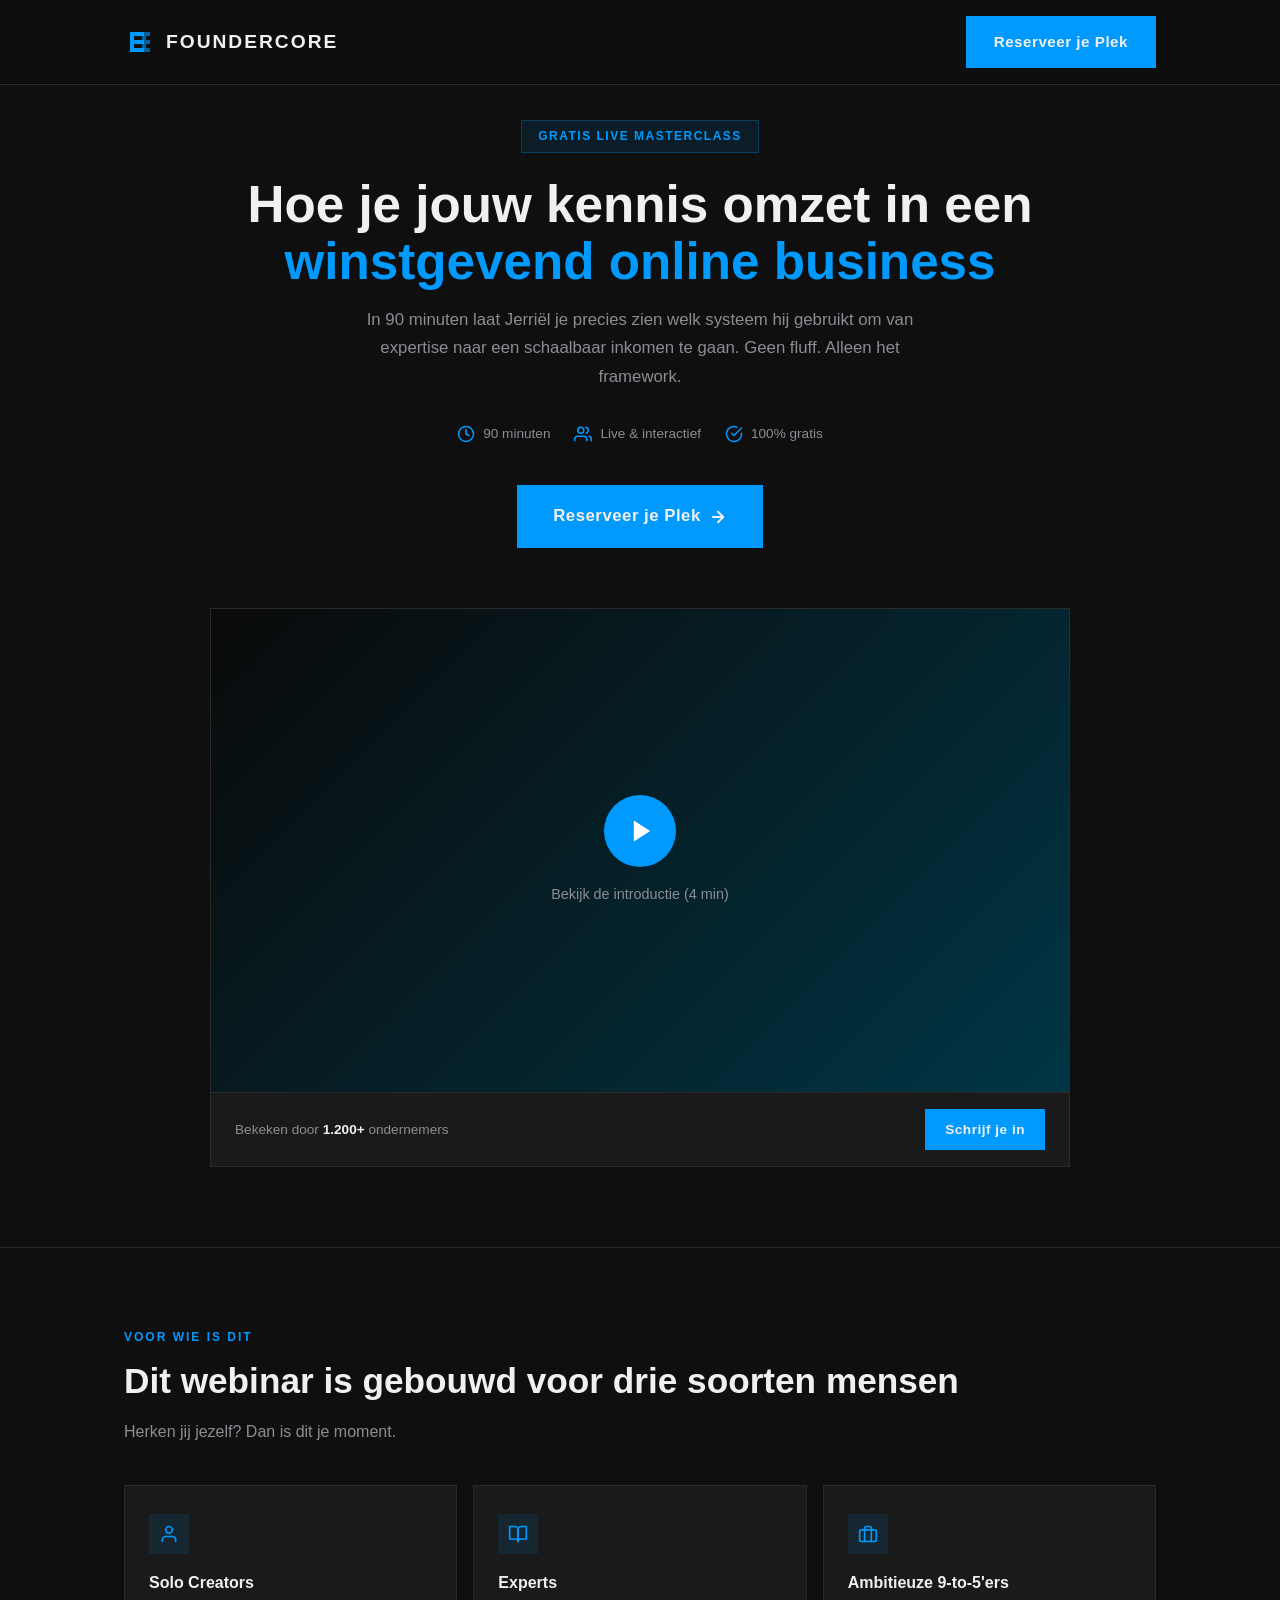
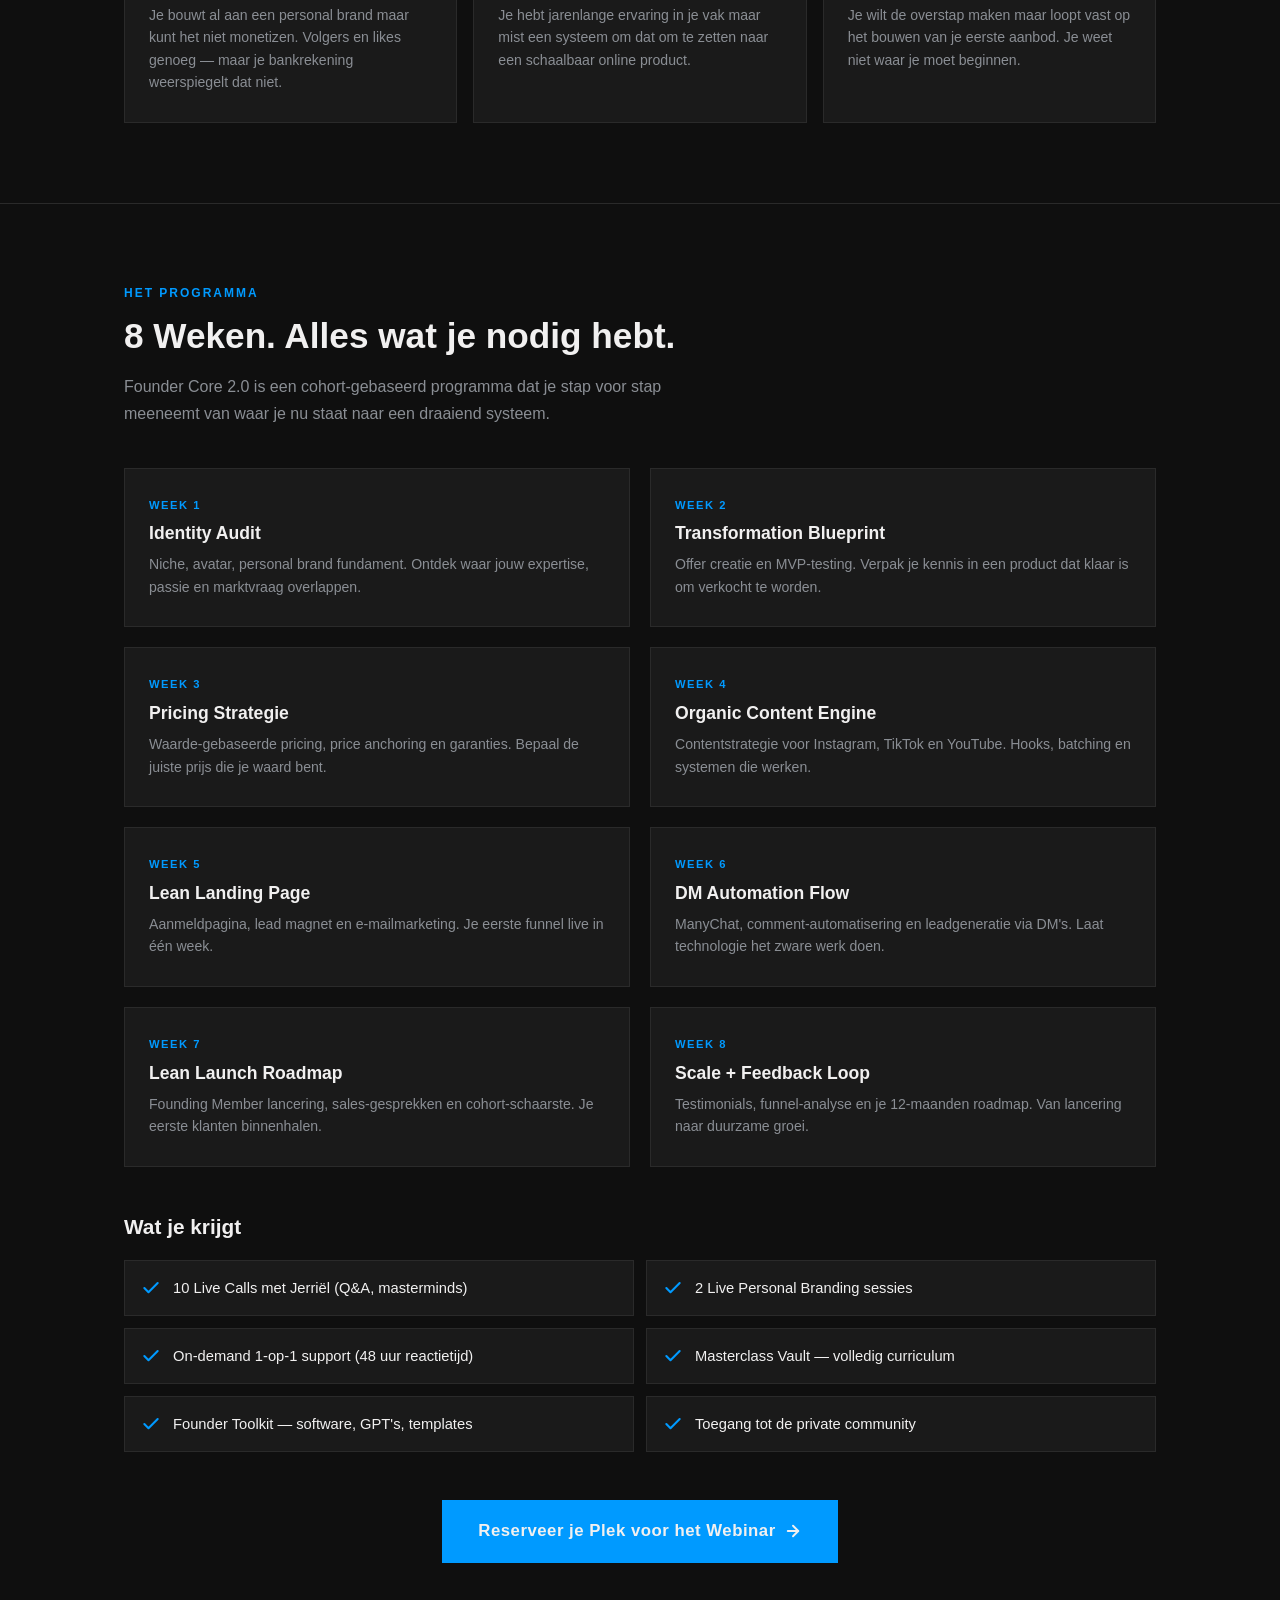
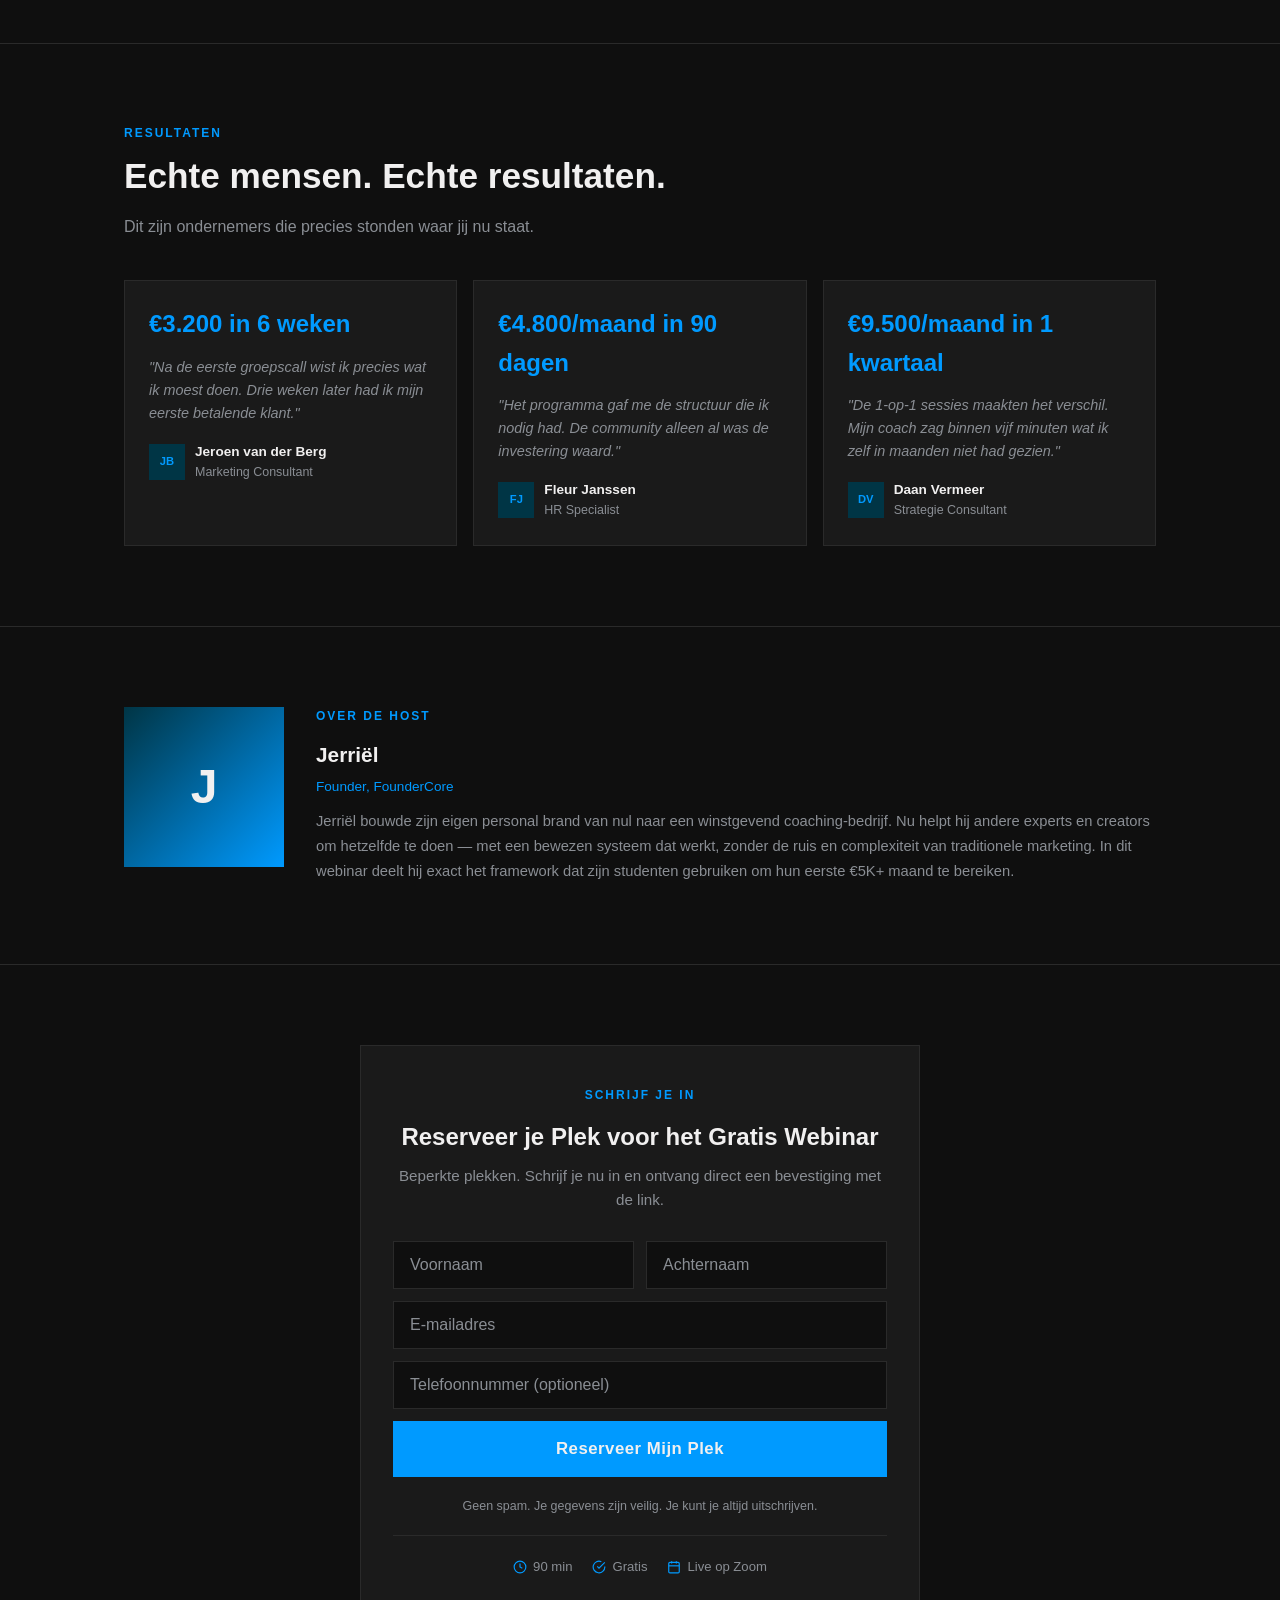
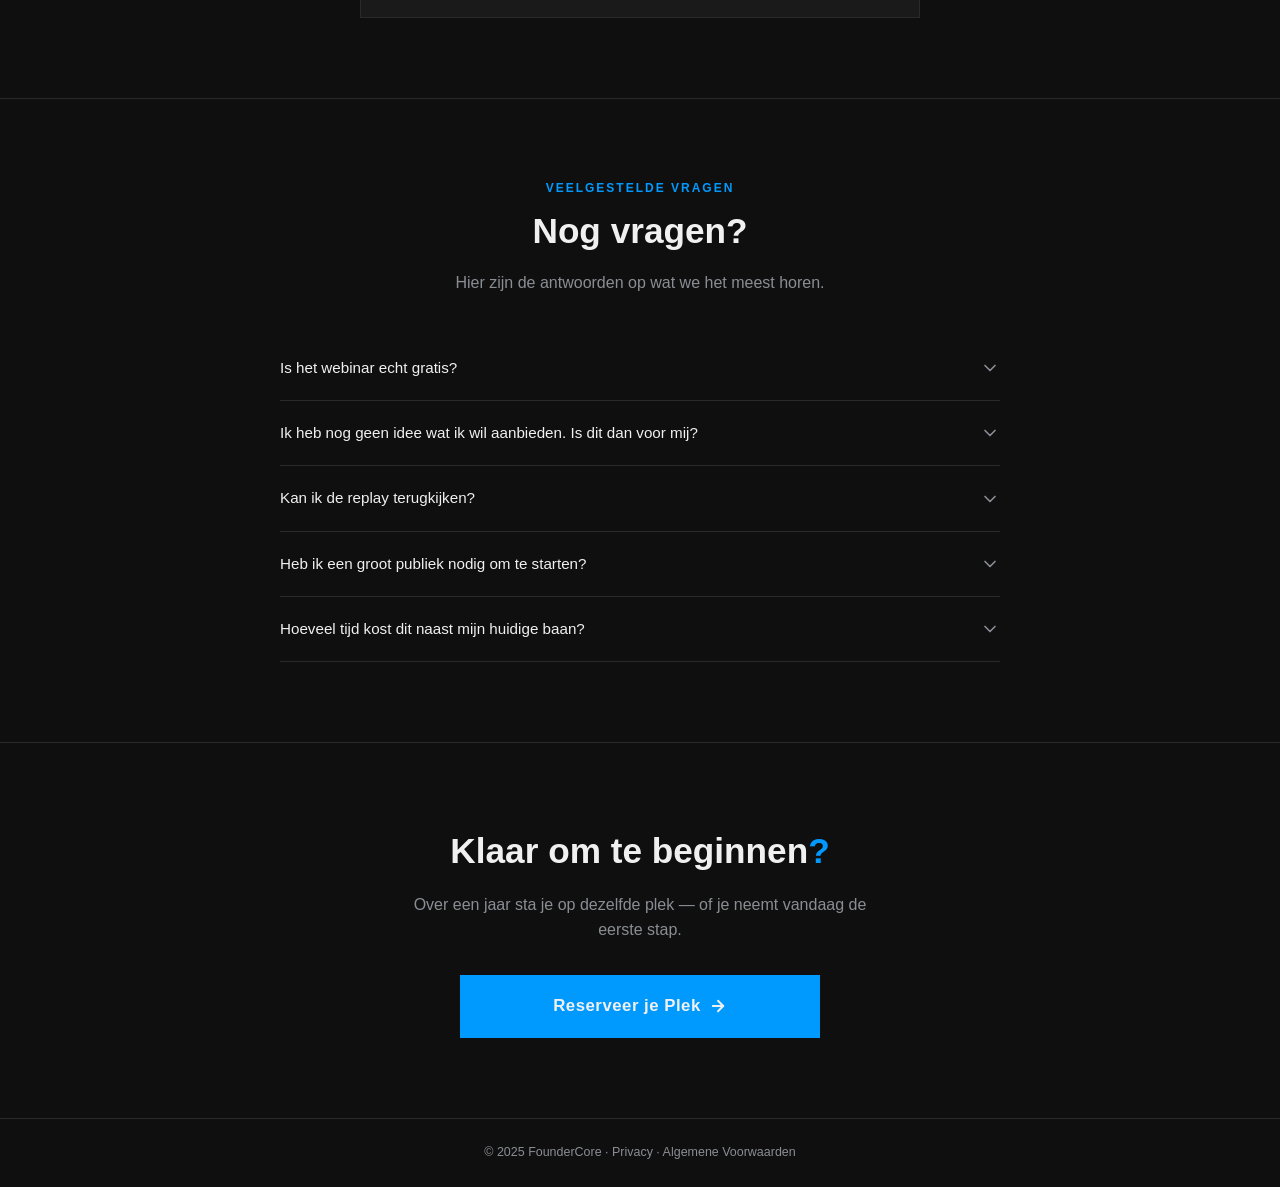
==== index.html @ 66848b53 "Add VSL landing page, API route, rebrand" ====
<!DOCTYPE html>
<html lang="nl">
<head>
  <meta charset="UTF-8">
  <meta name="viewport" content="width=device-width, initial-scale=1.0">
  <title>FounderCore — Gratis Masterclass: Bouw een Personal Brand die Verkoopt</title>
  <meta name="description" content="Leer in 90 minuten hoe je jouw kennis omzet in een winstgevend online business. Gratis live webinar door Jerriël.">

  <!-- Clash Display from Fontshare -->
  <link href="https://api.fontshare.com/v2/css?f[]=clash-display@200,300,400,500,600,700&display=swap" rel="stylesheet">

  <style>
    /* ========================================
       CSS VARIABLES & RESET
       ======================================== */
    :root {
      --color-bg: #0F0F0F;
      --color-bg-card: #1A1A1A;
      --color-bg-elevated: #222222;
      --color-primary: #009AFF;
      --color-primary-hover: #0080D6;
      --color-secondary: #003545;
      --color-text: #F1F0F0;
      --color-text-muted: #8A8E94;
      --color-border: #2A2A2A;
      --color-success: #00C853;
      --color-whatsapp: #25D366;
      --font-main: 'Clash Display', sans-serif;
      --max-width: 1080px;
      --content-width: 720px;
    }

    *, *::before, *::after {
      margin: 0;
      padding: 0;
      box-sizing: border-box;
    }

    html {
      scroll-behavior: smooth;
      -webkit-text-size-adjust: 100%;
    }

    body {
      font-family: var(--font-main);
      font-weight: 400;
      background-color: var(--color-bg);
      color: var(--color-text);
      line-height: 1.6;
      font-size: 16px;
      -webkit-font-smoothing: antialiased;
      -moz-osx-font-smoothing: grayscale;
    }

    img { max-width: 100%; display: block; }
    a { color: var(--color-primary); text-decoration: none; }

    .container {
      max-width: var(--max-width);
      margin: 0 auto;
      padding: 0 24px;
    }

    .container--narrow {
      max-width: var(--content-width);
      margin: 0 auto;
      padding: 0 24px;
    }

    /* ========================================
       HEADER
       ======================================== */
    .header {
      position: fixed;
      top: 0;
      left: 0;
      right: 0;
      z-index: 100;
      background: rgba(15, 15, 15, 0.9);
      backdrop-filter: blur(16px);
      -webkit-backdrop-filter: blur(16px);
      border-bottom: 1px solid var(--color-border);
    }

    .header__inner {
      max-width: var(--max-width);
      margin: 0 auto;
      padding: 16px 24px;
      display: flex;
      justify-content: space-between;
      align-items: center;
    }

    .header__logo {
      display: flex;
      align-items: center;
      gap: 10px;
    }

    /* CSS Logo mark */
    .logo-mark {
      width: 32px;
      height: 32px;
      position: relative;
    }

    .logo-mark svg {
      width: 100%;
      height: 100%;
    }

    .logo-text {
      font-family: var(--font-main);
      font-size: 1.2rem;
      font-weight: 700;
      color: var(--color-text);
      letter-spacing: 2px;
      text-transform: uppercase;
    }

    .header__cta {
      display: none;
    }

    @media (min-width: 640px) {
      .header__cta {
        display: inline-flex;
      }
    }

    /* ========================================
       BUTTONS
       ======================================== */
    .btn {
      display: inline-flex;
      align-items: center;
      justify-content: center;
      gap: 8px;
      font-family: var(--font-main);
      font-weight: 600;
      font-size: 0.95rem;
      padding: 14px 28px;
      border: none;
      border-radius: 0;
      cursor: pointer;
      transition: background 200ms ease, transform 100ms ease;
      text-decoration: none;
      letter-spacing: 0.5px;
    }

    .btn--primary {
      background: var(--color-primary);
      color: var(--color-text);
    }

    .btn--primary:hover {
      background: var(--color-primary-hover);
    }

    .btn--primary:active {
      transform: scale(0.98);
    }

    .btn--secondary {
      background: var(--color-secondary);
      color: var(--color-text);
    }

    .btn--secondary:hover {
      background: #004A5E;
    }

    .btn--whatsapp {
      background: var(--color-whatsapp);
      color: #fff;
    }

    .btn--whatsapp:hover {
      background: #20BD5A;
    }

    .btn--large {
      padding: 18px 36px;
      font-size: 1.05rem;
    }

    .btn--full {
      width: 100%;
    }

    .btn--pulse {
      animation: btn-pulse 2.5s infinite;
    }

    @keyframes btn-pulse {
      0%, 100% { box-shadow: 0 0 0 0 rgba(0, 154, 255, 0.4); }
      50% { box-shadow: 0 0 0 12px rgba(0, 154, 255, 0); }
    }

    /* ========================================
       HERO SECTION
       ======================================== */
    .hero {
      padding: 120px 0 60px;
      text-align: center;
    }

    .hero__badge {
      display: inline-block;
      font-size: 0.75rem;
      font-weight: 600;
      color: var(--color-primary);
      background: rgba(0, 154, 255, 0.1);
      border: 1px solid rgba(0, 154, 255, 0.25);
      padding: 6px 16px;
      margin-bottom: 24px;
      text-transform: uppercase;
      letter-spacing: 1.5px;
    }

    .hero__title {
      font-size: clamp(2rem, 5.5vw, 3.2rem);
      font-weight: 700;
      line-height: 1.1;
      margin-bottom: 16px;
      max-width: 800px;
      margin-left: auto;
      margin-right: auto;
    }

    .hero__title span {
      color: var(--color-primary);
    }

    .hero__sub {
      font-size: 1.05rem;
      font-weight: 400;
      color: var(--color-text-muted);
      max-width: 560px;
      margin: 0 auto 32px;
      line-height: 1.7;
    }

    .hero__meta {
      display: flex;
      flex-wrap: wrap;
      justify-content: center;
      gap: 24px;
      margin-bottom: 40px;
    }

    .hero__meta-item {
      display: flex;
      align-items: center;
      gap: 8px;
      font-size: 0.85rem;
      color: var(--color-text-muted);
    }

    .hero__meta-icon {
      width: 18px;
      height: 18px;
      color: var(--color-primary);
    }

    /* ========================================
       VSL VIDEO SECTION
       ======================================== */
    .vsl {
      padding: 0 0 80px;
    }

    .vsl__wrapper {
      max-width: 860px;
      margin: 0 auto;
      background: var(--color-bg-card);
      border: 1px solid var(--color-border);
      overflow: hidden;
      position: relative;
    }

    .vsl__video {
      position: relative;
      padding-bottom: 56.25%; /* 16:9 */
      height: 0;
      background: #000;
    }

    .vsl__video iframe,
    .vsl__video video {
      position: absolute;
      top: 0;
      left: 0;
      width: 100%;
      height: 100%;
      border: none;
    }

    /* Placeholder state */
    .vsl__placeholder {
      position: absolute;
      top: 0;
      left: 0;
      width: 100%;
      height: 100%;
      display: flex;
      flex-direction: column;
      align-items: center;
      justify-content: center;
      background: linear-gradient(135deg, #0a0a0a, var(--color-secondary));
      cursor: pointer;
    }

    .vsl__play-btn {
      width: 72px;
      height: 72px;
      border-radius: 50%;
      background: var(--color-primary);
      display: flex;
      align-items: center;
      justify-content: center;
      margin-bottom: 16px;
      transition: transform 200ms ease, box-shadow 200ms ease;
    }

    .vsl__placeholder:hover .vsl__play-btn {
      transform: scale(1.08);
      box-shadow: 0 0 32px rgba(0, 154, 255, 0.4);
    }

    .vsl__play-btn svg {
      width: 28px;
      height: 28px;
      fill: #fff;
      margin-left: 3px;
    }

    .vsl__play-label {
      font-size: 0.9rem;
      color: var(--color-text-muted);
      font-weight: 500;
    }

    .vsl__bar {
      padding: 16px 24px;
      display: flex;
      align-items: center;
      justify-content: space-between;
      border-top: 1px solid var(--color-border);
    }

    .vsl__bar-text {
      font-size: 0.85rem;
      color: var(--color-text-muted);
    }

    .vsl__bar-text strong {
      color: var(--color-text);
    }

    /* ========================================
       OFFER SECTION
       ======================================== */
    .offer {
      padding: 80px 0;
      border-top: 1px solid var(--color-border);
    }

    .section-label {
      font-size: 0.75rem;
      font-weight: 600;
      color: var(--color-primary);
      text-transform: uppercase;
      letter-spacing: 2px;
      margin-bottom: 12px;
    }

    .section-title {
      font-size: clamp(1.6rem, 4vw, 2.2rem);
      font-weight: 700;
      line-height: 1.2;
      margin-bottom: 16px;
    }

    .section-sub {
      font-size: 1rem;
      color: var(--color-text-muted);
      max-width: 560px;
      line-height: 1.7;
      margin-bottom: 40px;
    }

    .offer__grid {
      display: grid;
      grid-template-columns: 1fr;
      gap: 20px;
      margin-bottom: 48px;
    }

    @media (min-width: 768px) {
      .offer__grid {
        grid-template-columns: 1fr 1fr;
      }
    }

    .offer__card {
      background: var(--color-bg-card);
      border: 1px solid var(--color-border);
      padding: 28px 24px;
      transition: border-color 200ms ease;
    }

    .offer__card:hover {
      border-color: rgba(0, 154, 255, 0.3);
    }

    .offer__card-week {
      font-size: 0.7rem;
      font-weight: 600;
      color: var(--color-primary);
      text-transform: uppercase;
      letter-spacing: 1.5px;
      margin-bottom: 8px;
    }

    .offer__card-title {
      font-size: 1.1rem;
      font-weight: 600;
      margin-bottom: 8px;
      line-height: 1.3;
    }

    .offer__card-text {
      font-size: 0.88rem;
      color: var(--color-text-muted);
      line-height: 1.6;
    }

    /* What you get */
    .offer__includes {
      margin-bottom: 48px;
    }

    .offer__includes-list {
      list-style: none;
      display: grid;
      grid-template-columns: 1fr;
      gap: 12px;
    }

    @media (min-width: 640px) {
      .offer__includes-list {
        grid-template-columns: 1fr 1fr;
      }
    }

    .offer__includes-item {
      display: flex;
      align-items: flex-start;
      gap: 12px;
      padding: 16px;
      background: var(--color-bg-card);
      border: 1px solid var(--color-border);
    }

    .offer__check {
      width: 20px;
      height: 20px;
      min-width: 20px;
      color: var(--color-primary);
      margin-top: 1px;
    }

    .offer__includes-text {
      font-size: 0.92rem;
      line-height: 1.5;
    }

    /* ========================================
       SOCIAL PROOF
       ======================================== */
    .proof {
      padding: 80px 0;
      border-top: 1px solid var(--color-border);
    }

    .proof__grid {
      display: grid;
      grid-template-columns: 1fr;
      gap: 16px;
    }

    @media (min-width: 768px) {
      .proof__grid {
        grid-template-columns: 1fr 1fr 1fr;
      }
    }

    .proof__card {
      background: var(--color-bg-card);
      border: 1px solid var(--color-border);
      padding: 24px;
    }

    .proof__result {
      font-size: 1.5rem;
      font-weight: 700;
      color: var(--color-primary);
      margin-bottom: 12px;
    }

    .proof__quote {
      font-size: 0.9rem;
      color: var(--color-text-muted);
      line-height: 1.6;
      margin-bottom: 16px;
      font-style: italic;
    }

    .proof__author {
      display: flex;
      align-items: center;
      gap: 10px;
    }

    .proof__avatar {
      width: 36px;
      height: 36px;
      background: var(--color-secondary);
      display: flex;
      align-items: center;
      justify-content: center;
      font-size: 0.7rem;
      font-weight: 700;
      color: var(--color-primary);
    }

    .proof__name {
      font-size: 0.85rem;
      font-weight: 600;
    }

    .proof__role {
      font-size: 0.78rem;
      color: var(--color-text-muted);
    }

    /* ========================================
       SIGNUP SECTION
       ======================================== */
    .signup {
      padding: 80px 0;
      border-top: 1px solid var(--color-border);
    }

    .signup__box {
      max-width: 560px;
      margin: 0 auto;
      background: var(--color-bg-card);
      border: 1px solid var(--color-border);
      padding: 40px 32px;
      text-align: center;
    }

    .signup__title {
      font-size: 1.5rem;
      font-weight: 700;
      margin-bottom: 8px;
    }

    .signup__sub {
      font-size: 0.95rem;
      color: var(--color-text-muted);
      margin-bottom: 28px;
      line-height: 1.6;
    }

    .signup__form {
      display: flex;
      flex-direction: column;
      gap: 12px;
      margin-bottom: 20px;
    }

    .form-row {
      display: flex;
      gap: 12px;
    }

    @media (max-width: 480px) {
      .form-row {
        flex-direction: column;
      }
    }

    .form-input {
      flex: 1;
      padding: 14px 16px;
      background: var(--color-bg);
      border: 1px solid var(--color-border);
      border-radius: 0;
      color: var(--color-text);
      font-family: var(--font-main);
      font-size: 16px;
      font-weight: 400;
      transition: border-color 200ms ease;
    }

    .form-input:focus {
      outline: none;
      border-color: var(--color-primary);
    }

    .form-input::placeholder {
      color: var(--color-text-muted);
    }

    .signup__privacy {
      font-size: 0.78rem;
      color: var(--color-text-muted);
      line-height: 1.5;
    }

    .signup__details {
      display: flex;
      justify-content: center;
      gap: 20px;
      margin-top: 20px;
      padding-top: 20px;
      border-top: 1px solid var(--color-border);
    }

    .signup__detail {
      font-size: 0.82rem;
      color: var(--color-text-muted);
      display: flex;
      align-items: center;
      gap: 6px;
    }

    .signup__detail-icon {
      color: var(--color-primary);
    }

    /* Success state */
    .signup__success {
      display: none;
      text-align: center;
      padding: 20px 0;
    }

    .signup__success-check {
      width: 56px;
      height: 56px;
      margin: 0 auto 16px;
    }

    .signup__success-check svg circle {
      stroke: var(--color-success);
      stroke-width: 2;
      fill: none;
      stroke-dasharray: 166;
      stroke-dashoffset: 166;
      animation: check-circle 600ms ease forwards;
    }

    .signup__success-check svg path {
      stroke: var(--color-success);
      stroke-width: 3;
      fill: none;
      stroke-linecap: round;
      stroke-linejoin: round;
      stroke-dasharray: 48;
      stroke-dashoffset: 48;
      animation: check-mark 300ms ease 400ms forwards;
    }

    @keyframes check-circle { to { stroke-dashoffset: 0; } }
    @keyframes check-mark { to { stroke-dashoffset: 0; } }

    .signup__success h3 {
      font-size: 1.3rem;
      font-weight: 700;
      margin-bottom: 8px;
    }

    .signup__success p {
      font-size: 0.92rem;
      color: var(--color-text-muted);
      line-height: 1.6;
      margin-bottom: 8px;
    }

    .signup__success-actions {
      display: flex;
      flex-direction: column;
      gap: 12px;
      margin-top: 24px;
    }

    /* ========================================
       WHATSAPP BANNER
       ======================================== */
    .wa-banner {
      padding: 48px 0;
      border-top: 1px solid var(--color-border);
      text-align: center;
    }

    .wa-banner__inner {
      max-width: 560px;
      margin: 0 auto;
      display: flex;
      flex-direction: column;
      align-items: center;
      gap: 16px;
    }

    .wa-banner__icon {
      width: 48px;
      height: 48px;
    }

    .wa-banner__text {
      font-size: 1rem;
      color: var(--color-text-muted);
      line-height: 1.6;
    }

    .wa-banner__text strong {
      color: var(--color-text);
    }

    /* ========================================
       FOR WHO SECTION
       ======================================== */
    .for-who {
      padding: 80px 0;
      border-top: 1px solid var(--color-border);
    }

    .for-who__grid {
      display: grid;
      grid-template-columns: 1fr;
      gap: 16px;
    }

    @media (min-width: 640px) {
      .for-who__grid {
        grid-template-columns: 1fr 1fr 1fr;
      }
    }

    .for-who__card {
      background: var(--color-bg-card);
      border: 1px solid var(--color-border);
      padding: 28px 24px;
    }

    .for-who__icon {
      width: 40px;
      height: 40px;
      background: rgba(0, 154, 255, 0.1);
      display: flex;
      align-items: center;
      justify-content: center;
      margin-bottom: 16px;
      color: var(--color-primary);
    }

    .for-who__card-title {
      font-size: 1rem;
      font-weight: 600;
      margin-bottom: 8px;
    }

    .for-who__card-text {
      font-size: 0.88rem;
      color: var(--color-text-muted);
      line-height: 1.6;
    }

    /* ========================================
       ABOUT SECTION
       ======================================== */
    .about {
      padding: 80px 0;
      border-top: 1px solid var(--color-border);
    }

    .about__inner {
      display: flex;
      flex-direction: column;
      gap: 32px;
      align-items: center;
    }

    @media (min-width: 640px) {
      .about__inner {
        flex-direction: row;
        align-items: flex-start;
      }
    }

    .about__photo {
      width: 160px;
      height: 160px;
      min-width: 160px;
      background: linear-gradient(135deg, var(--color-secondary), var(--color-primary));
      display: flex;
      align-items: center;
      justify-content: center;
      font-size: 3rem;
      font-weight: 700;
      color: var(--color-text);
    }

    .about__text h3 {
      font-size: 1.3rem;
      font-weight: 700;
      margin-bottom: 4px;
    }

    .about__text .about__role {
      font-size: 0.85rem;
      color: var(--color-primary);
      font-weight: 500;
      margin-bottom: 12px;
    }

    .about__text p {
      font-size: 0.92rem;
      color: var(--color-text-muted);
      line-height: 1.7;
    }

    /* ========================================
       FAQ
       ======================================== */
    .faq {
      padding: 80px 0;
      border-top: 1px solid var(--color-border);
    }

    .faq__list {
      max-width: var(--content-width);
      margin: 0 auto;
    }

    .faq__item {
      border-bottom: 1px solid var(--color-border);
    }

    .faq__header {
      padding: 20px 0;
      cursor: pointer;
      display: flex;
      justify-content: space-between;
      align-items: center;
      gap: 16px;
      user-select: none;
      -webkit-user-select: none;
    }

    .faq__question {
      font-size: 0.95rem;
      font-weight: 500;
    }

    .faq__chevron {
      width: 20px;
      height: 20px;
      min-width: 20px;
      color: var(--color-text-muted);
      transition: transform 300ms ease;
    }

    .faq__item.open .faq__chevron {
      transform: rotate(180deg);
    }

    .faq__body {
      max-height: 0;
      overflow: hidden;
      transition: max-height 300ms ease;
    }

    .faq__answer {
      padding-bottom: 20px;
      font-size: 0.9rem;
      color: var(--color-text-muted);
      line-height: 1.7;
    }

    /* ========================================
       FINAL CTA
       ======================================== */
    .final-cta {
      padding: 80px 0;
      border-top: 1px solid var(--color-border);
      text-align: center;
    }

    .final-cta__title {
      font-size: clamp(1.6rem, 4vw, 2.2rem);
      font-weight: 700;
      margin-bottom: 12px;
    }

    .final-cta__title span {
      color: var(--color-primary);
    }

    .final-cta__sub {
      font-size: 1rem;
      color: var(--color-text-muted);
      margin-bottom: 32px;
      max-width: 480px;
      margin-left: auto;
      margin-right: auto;
      line-height: 1.6;
    }

    .final-cta__buttons {
      display: flex;
      flex-direction: column;
      gap: 12px;
      max-width: 360px;
      margin: 0 auto;
    }

    /* ========================================
       FOOTER
       ======================================== */
    .footer {
      padding: 24px;
      border-top: 1px solid var(--color-border);
      text-align: center;
      font-size: 0.78rem;
      color: var(--color-text-muted);
    }

    .footer a {
      color: var(--color-text-muted);
    }

    .footer a:hover {
      color: var(--color-text);
    }

    /* ========================================
       LOADING SPINNER (for form submit)
       ======================================== */
    .spinner {
      display: inline-block;
      width: 18px;
      height: 18px;
      border: 2px solid rgba(255,255,255,0.3);
      border-top-color: #fff;
      border-radius: 50%;
      animation: spin 600ms linear infinite;
    }

    @keyframes spin {
      to { transform: rotate(360deg); }
    }

    /* ========================================
       RESPONSIVE TWEAKS
       ======================================== */
    @media (max-width: 480px) {
      .hero__meta {
        flex-direction: column;
        align-items: center;
        gap: 12px;
      }

      .signup__box {
        padding: 28px 20px;
      }

      .signup__details {
        flex-direction: column;
        align-items: center;
        gap: 8px;
      }
    }

    /* ========================================
       NOTIFICATION TOAST
       ======================================== */
    .toast {
      position: fixed;
      bottom: 24px;
      right: 24px;
      background: var(--color-bg-card);
      border: 1px solid var(--color-border);
      padding: 16px 20px;
      font-size: 0.88rem;
      color: var(--color-text);
      z-index: 200;
      transform: translateY(100px);
      opacity: 0;
      transition: all 300ms ease;
      max-width: 320px;
    }

    .toast.show {
      transform: translateY(0);
      opacity: 1;
    }

    .toast--success {
      border-left: 3px solid var(--color-success);
    }

    .toast--error {
      border-left: 3px solid #FF4444;
    }
  </style>
</head>
<body>

  <!-- ========================================
       HEADER
       ======================================== -->
  <header class="header">
    <div class="header__inner">
      <div class="header__logo">
        <div class="logo-mark">
          <svg viewBox="0 0 32 32" fill="none" xmlns="http://www.w3.org/2000/svg">
            <path d="M6 6h14v4H10v4h10v4H10v4h10v4H6V6z" fill="#009AFF"/>
            <path d="M18 6h8v4h-4v4h4v4h-4v4h4v4h-8V6z" fill="#009AFF" opacity="0.6"/>
          </svg>
        </div>
        <span class="logo-text">FounderCore</span>
      </div>
      <a href="#signup" class="btn btn--primary header__cta">Reserveer je Plek</a>
    </div>
  </header>

  <!-- ========================================
       HERO
       ======================================== -->
  <section class="hero">
    <div class="container">
      <div class="hero__badge">Gratis Live Masterclass</div>
      <h1 class="hero__title">
        Hoe je jouw kennis omzet in een <span>winstgevend online business</span>
      </h1>
      <p class="hero__sub">
        In 90 minuten laat Jerri&euml;l je precies zien welk systeem hij gebruikt om van expertise naar een schaalbaar inkomen te gaan. Geen fluff. Alleen het framework.
      </p>
      <div class="hero__meta">
        <div class="hero__meta-item">
          <svg class="hero__meta-icon" viewBox="0 0 24 24" fill="none" stroke="currentColor" stroke-width="2" stroke-linecap="round" stroke-linejoin="round"><circle cx="12" cy="12" r="10"/><polyline points="12 6 12 12 16 14"/></svg>
          <span>90 minuten</span>
        </div>
        <div class="hero__meta-item">
          <svg class="hero__meta-icon" viewBox="0 0 24 24" fill="none" stroke="currentColor" stroke-width="2" stroke-linecap="round" stroke-linejoin="round"><path d="M17 21v-2a4 4 0 0 0-4-4H5a4 4 0 0 0-4 4v2"/><circle cx="9" cy="7" r="4"/><path d="M23 21v-2a4 4 0 0 0-3-3.87"/><path d="M16 3.13a4 4 0 0 1 0 7.75"/></svg>
          <span>Live &amp; interactief</span>
        </div>
        <div class="hero__meta-item">
          <svg class="hero__meta-icon" viewBox="0 0 24 24" fill="none" stroke="currentColor" stroke-width="2" stroke-linecap="round" stroke-linejoin="round"><path d="M22 11.08V12a10 10 0 1 1-5.93-9.14"/><polyline points="22 4 12 14.01 9 11.01"/></svg>
          <span>100% gratis</span>
        </div>
      </div>
      <a href="#signup" class="btn btn--primary btn--large btn--pulse">
        Reserveer je Plek
        <svg width="18" height="18" viewBox="0 0 24 24" fill="none" stroke="currentColor" stroke-width="2.5" stroke-linecap="round" stroke-linejoin="round"><line x1="5" y1="12" x2="19" y2="12"/><polyline points="12 5 19 12 12 19"/></svg>
      </a>
    </div>
  </section>

  <!-- ========================================
       VSL VIDEO
       ======================================== -->
  <section class="vsl">
    <div class="container">
      <div class="vsl__wrapper">
        <div class="vsl__video">
          <!-- Replace with your video embed (Vimeo/YouTube/Wistia) -->
          <div class="vsl__placeholder" id="vslPlaceholder">
            <div class="vsl__play-btn">
              <svg viewBox="0 0 24 24"><polygon points="5,3 19,12 5,21"/></svg>
            </div>
            <span class="vsl__play-label">Bekijk de introductie (4 min)</span>
          </div>
          <!-- Example: <iframe src="https://www.youtube.com/embed/VIDEO_ID" allowfullscreen></iframe> -->
        </div>
        <div class="vsl__bar">
          <span class="vsl__bar-text">Bekeken door <strong>1.200+</strong> ondernemers</span>
          <a href="#signup" class="btn btn--primary" style="padding: 10px 20px; font-size: 0.85rem;">Schrijf je in</a>
        </div>
      </div>
    </div>
  </section>

  <!-- ========================================
       FOR WHO SECTION
       ======================================== -->
  <section class="for-who" id="voor-wie">
    <div class="container">
      <div class="section-label">Voor wie is dit</div>
      <h2 class="section-title">Dit webinar is gebouwd voor drie soorten mensen</h2>
      <p class="section-sub">Herken jij jezelf? Dan is dit je moment.</p>

      <div class="for-who__grid">
        <div class="for-who__card">
          <div class="for-who__icon">
            <svg width="20" height="20" viewBox="0 0 24 24" fill="none" stroke="currentColor" stroke-width="2" stroke-linecap="round" stroke-linejoin="round"><path d="M20 21v-2a4 4 0 0 0-4-4H8a4 4 0 0 0-4 4v2"/><circle cx="12" cy="7" r="4"/></svg>
          </div>
          <h3 class="for-who__card-title">Solo Creators</h3>
          <p class="for-who__card-text">Je bouwt al aan een personal brand maar kunt het niet monetizen. Volgers en likes genoeg — maar je bankrekening weerspiegelt dat niet.</p>
        </div>
        <div class="for-who__card">
          <div class="for-who__icon">
            <svg width="20" height="20" viewBox="0 0 24 24" fill="none" stroke="currentColor" stroke-width="2" stroke-linecap="round" stroke-linejoin="round"><path d="M2 3h6a4 4 0 0 1 4 4v14a3 3 0 0 0-3-3H2z"/><path d="M22 3h-6a4 4 0 0 0-4 4v14a3 3 0 0 1 3-3h7z"/></svg>
          </div>
          <h3 class="for-who__card-title">Experts</h3>
          <p class="for-who__card-text">Je hebt jarenlange ervaring in je vak maar mist een systeem om dat om te zetten naar een schaalbaar online product.</p>
        </div>
        <div class="for-who__card">
          <div class="for-who__icon">
            <svg width="20" height="20" viewBox="0 0 24 24" fill="none" stroke="currentColor" stroke-width="2" stroke-linecap="round" stroke-linejoin="round"><rect x="2" y="7" width="20" height="14" rx="2" ry="2"/><path d="M16 21V5a2 2 0 0 0-2-2h-4a2 2 0 0 0-2 2v16"/></svg>
          </div>
          <h3 class="for-who__card-title">Ambitieuze 9-to-5'ers</h3>
          <p class="for-who__card-text">Je wilt de overstap maken maar loopt vast op het bouwen van je eerste aanbod. Je weet niet waar je moet beginnen.</p>
        </div>
      </div>
    </div>
  </section>

  <!-- ========================================
       OFFER DETAIL SECTION
       ======================================== -->
  <section class="offer" id="programma">
    <div class="container">
      <div class="section-label">Het programma</div>
      <h2 class="section-title">8 Weken. Alles wat je nodig hebt.</h2>
      <p class="section-sub">Founder Core 2.0 is een cohort-gebaseerd programma dat je stap voor stap meeneemt van waar je nu staat naar een draaiend systeem.</p>

      <div class="offer__grid">
        <div class="offer__card">
          <div class="offer__card-week">Week 1</div>
          <h3 class="offer__card-title">Identity Audit</h3>
          <p class="offer__card-text">Niche, avatar, personal brand fundament. Ontdek waar jouw expertise, passie en marktvraag overlappen.</p>
        </div>
        <div class="offer__card">
          <div class="offer__card-week">Week 2</div>
          <h3 class="offer__card-title">Transformation Blueprint</h3>
          <p class="offer__card-text">Offer creatie en MVP-testing. Verpak je kennis in een product dat klaar is om verkocht te worden.</p>
        </div>
        <div class="offer__card">
          <div class="offer__card-week">Week 3</div>
          <h3 class="offer__card-title">Pricing Strategie</h3>
          <p class="offer__card-text">Waarde-gebaseerde pricing, price anchoring en garanties. Bepaal de juiste prijs die je waard bent.</p>
        </div>
        <div class="offer__card">
          <div class="offer__card-week">Week 4</div>
          <h3 class="offer__card-title">Organic Content Engine</h3>
          <p class="offer__card-text">Contentstrategie voor Instagram, TikTok en YouTube. Hooks, batching en systemen die werken.</p>
        </div>
        <div class="offer__card">
          <div class="offer__card-week">Week 5</div>
          <h3 class="offer__card-title">Lean Landing Page</h3>
          <p class="offer__card-text">Aanmeldpagina, lead magnet en e-mailmarketing. Je eerste funnel live in &eacute;&eacute;n week.</p>
        </div>
        <div class="offer__card">
          <div class="offer__card-week">Week 6</div>
          <h3 class="offer__card-title">DM Automation Flow</h3>
          <p class="offer__card-text">ManyChat, comment-automatisering en leadgeneratie via DM's. Laat technologie het zware werk doen.</p>
        </div>
        <div class="offer__card">
          <div class="offer__card-week">Week 7</div>
          <h3 class="offer__card-title">Lean Launch Roadmap</h3>
          <p class="offer__card-text">Founding Member lancering, sales-gesprekken en cohort-schaarste. Je eerste klanten binnenhalen.</p>
        </div>
        <div class="offer__card">
          <div class="offer__card-week">Week 8</div>
          <h3 class="offer__card-title">Scale + Feedback Loop</h3>
          <p class="offer__card-text">Testimonials, funnel-analyse en je 12-maanden roadmap. Van lancering naar duurzame groei.</p>
        </div>
      </div>

      <!-- What's included -->
      <div class="offer__includes">
        <h3 class="section-title" style="font-size: 1.3rem; margin-bottom: 20px;">Wat je krijgt</h3>
        <ul class="offer__includes-list">
          <li class="offer__includes-item">
            <svg class="offer__check" viewBox="0 0 24 24" fill="none" stroke="currentColor" stroke-width="2.5" stroke-linecap="round" stroke-linejoin="round"><polyline points="20 6 9 17 4 12"/></svg>
            <span class="offer__includes-text">10 Live Calls met Jerri&euml;l (Q&amp;A, masterminds)</span>
          </li>
          <li class="offer__includes-item">
            <svg class="offer__check" viewBox="0 0 24 24" fill="none" stroke="currentColor" stroke-width="2.5" stroke-linecap="round" stroke-linejoin="round"><polyline points="20 6 9 17 4 12"/></svg>
            <span class="offer__includes-text">2 Live Personal Branding sessies</span>
          </li>
          <li class="offer__includes-item">
            <svg class="offer__check" viewBox="0 0 24 24" fill="none" stroke="currentColor" stroke-width="2.5" stroke-linecap="round" stroke-linejoin="round"><polyline points="20 6 9 17 4 12"/></svg>
            <span class="offer__includes-text">On-demand 1-op-1 support (48 uur reactietijd)</span>
          </li>
          <li class="offer__includes-item">
            <svg class="offer__check" viewBox="0 0 24 24" fill="none" stroke="currentColor" stroke-width="2.5" stroke-linecap="round" stroke-linejoin="round"><polyline points="20 6 9 17 4 12"/></svg>
            <span class="offer__includes-text">Masterclass Vault — volledig curriculum</span>
          </li>
          <li class="offer__includes-item">
            <svg class="offer__check" viewBox="0 0 24 24" fill="none" stroke="currentColor" stroke-width="2.5" stroke-linecap="round" stroke-linejoin="round"><polyline points="20 6 9 17 4 12"/></svg>
            <span class="offer__includes-text">Founder Toolkit — software, GPT's, templates</span>
          </li>
          <li class="offer__includes-item">
            <svg class="offer__check" viewBox="0 0 24 24" fill="none" stroke="currentColor" stroke-width="2.5" stroke-linecap="round" stroke-linejoin="round"><polyline points="20 6 9 17 4 12"/></svg>
            <span class="offer__includes-text">Toegang tot de private community</span>
          </li>
        </ul>
      </div>

      <div style="text-align: center;">
        <a href="#signup" class="btn btn--primary btn--large">
          Reserveer je Plek voor het Webinar
          <svg width="18" height="18" viewBox="0 0 24 24" fill="none" stroke="currentColor" stroke-width="2.5" stroke-linecap="round" stroke-linejoin="round"><line x1="5" y1="12" x2="19" y2="12"/><polyline points="12 5 19 12 12 19"/></svg>
        </a>
      </div>
    </div>
  </section>

  <!-- ========================================
       SOCIAL PROOF
       ======================================== -->
  <section class="proof">
    <div class="container">
      <div class="section-label">Resultaten</div>
      <h2 class="section-title">Echte mensen. Echte resultaten.</h2>
      <p class="section-sub">Dit zijn ondernemers die precies stonden waar jij nu staat.</p>

      <div class="proof__grid">
        <div class="proof__card">
          <div class="proof__result">&euro;3.200 in 6 weken</div>
          <p class="proof__quote">"Na de eerste groepscall wist ik precies wat ik moest doen. Drie weken later had ik mijn eerste betalende klant."</p>
          <div class="proof__author">
            <div class="proof__avatar">JB</div>
            <div>
              <div class="proof__name">Jeroen van der Berg</div>
              <div class="proof__role">Marketing Consultant</div>
            </div>
          </div>
        </div>
        <div class="proof__card">
          <div class="proof__result">&euro;4.800/maand in 90 dagen</div>
          <p class="proof__quote">"Het programma gaf me de structuur die ik nodig had. De community alleen al was de investering waard."</p>
          <div class="proof__author">
            <div class="proof__avatar">FJ</div>
            <div>
              <div class="proof__name">Fleur Janssen</div>
              <div class="proof__role">HR Specialist</div>
            </div>
          </div>
        </div>
        <div class="proof__card">
          <div class="proof__result">&euro;9.500/maand in 1 kwartaal</div>
          <p class="proof__quote">"De 1-op-1 sessies maakten het verschil. Mijn coach zag binnen vijf minuten wat ik zelf in maanden niet had gezien."</p>
          <div class="proof__author">
            <div class="proof__avatar">DV</div>
            <div>
              <div class="proof__name">Daan Vermeer</div>
              <div class="proof__role">Strategie Consultant</div>
            </div>
          </div>
        </div>
      </div>
    </div>
  </section>

  <!-- ========================================
       ABOUT JERRI&Euml;L
       ======================================== -->
  <section class="about">
    <div class="container">
      <div class="about__inner">
        <div class="about__photo">J</div>
        <div class="about__text">
          <div class="section-label">Over de host</div>
          <h3>Jerri&euml;l</h3>
          <div class="about__role">Founder, FounderCore</div>
          <p>Jerri&euml;l bouwde zijn eigen personal brand van nul naar een winstgevend coaching-bedrijf. Nu helpt hij andere experts en creators om hetzelfde te doen — met een bewezen systeem dat werkt, zonder de ruis en complexiteit van traditionele marketing. In dit webinar deelt hij exact het framework dat zijn studenten gebruiken om hun eerste &euro;5K+ maand te bereiken.</p>
        </div>
      </div>
    </div>
  </section>

  <!-- ========================================
       SIGNUP SECTION
       ======================================== -->
  <section class="signup" id="signup">
    <div class="container">
      <div class="signup__box" id="signupBox">
        <div class="section-label" style="text-align: center;">Schrijf je in</div>
        <h2 class="signup__title">Reserveer je Plek voor het Gratis Webinar</h2>
        <p class="signup__sub">Beperkte plekken. Schrijf je nu in en ontvang direct een bevestiging met de link.</p>

        <form class="signup__form" id="signupForm" onsubmit="handleSignup(event)">
          <div class="form-row">
            <input class="form-input" type="text" id="inputName" name="name" placeholder="Voornaam" required>
            <input class="form-input" type="text" id="inputLastName" name="lastname" placeholder="Achternaam" required>
          </div>
          <input class="form-input" type="email" id="inputEmail" name="email" placeholder="E-mailadres" required>
          <input class="form-input" type="tel" id="inputPhone" name="phone" placeholder="Telefoonnummer (optioneel)">
          <button type="submit" class="btn btn--primary btn--large btn--full btn--pulse" id="submitBtn">
            <span id="submitText">Reserveer Mijn Plek</span>
          </button>
        </form>

        <p class="signup__privacy">Geen spam. Je gegevens zijn veilig. Je kunt je altijd uitschrijven.</p>

        <div class="signup__details">
          <div class="signup__detail">
            <svg class="signup__detail-icon" width="14" height="14" viewBox="0 0 24 24" fill="none" stroke="currentColor" stroke-width="2"><circle cx="12" cy="12" r="10"/><polyline points="12 6 12 12 16 14"/></svg>
            <span>90 min</span>
          </div>
          <div class="signup__detail">
            <svg class="signup__detail-icon" width="14" height="14" viewBox="0 0 24 24" fill="none" stroke="currentColor" stroke-width="2"><path d="M22 11.08V12a10 10 0 1 1-5.93-9.14"/><polyline points="22 4 12 14.01 9 11.01"/></svg>
            <span>Gratis</span>
          </div>
          <div class="signup__detail">
            <svg class="signup__detail-icon" width="14" height="14" viewBox="0 0 24 24" fill="none" stroke="currentColor" stroke-width="2"><rect x="3" y="4" width="18" height="18" rx="2" ry="2"/><line x1="16" y1="2" x2="16" y2="6"/><line x1="8" y1="2" x2="8" y2="6"/><line x1="3" y1="10" x2="21" y2="10"/></svg>
            <span>Live op Zoom</span>
          </div>
        </div>

        <!-- Success State -->
        <div class="signup__success" id="signupSuccess">
          <div class="signup__success-check">
            <svg viewBox="0 0 52 52" width="56" height="56">
              <circle cx="26" cy="26" r="25"/>
              <path d="M14.1 27.2l7.1 7.2 16.7-16.8"/>
            </svg>
          </div>
          <h3>Je plek is gereserveerd!</h3>
          <p>Check je inbox — je ontvangt binnen enkele minuten een bevestigingsmail met de Zoom-link.</p>
          <p style="font-size: 0.85rem;">Tip: check ook je spam-folder.</p>
          <div class="signup__success-actions">
            <a href="https://chat.whatsapp.com/ILI5z4w6PxH7mnDpwQUx2D" target="_blank" rel="noopener" class="btn btn--whatsapp btn--full">
              <svg width="18" height="18" viewBox="0 0 24 24" fill="currentColor"><path d="M17.472 14.382c-.297-.149-1.758-.867-2.03-.967-.273-.099-.471-.148-.67.15-.197.297-.767.966-.94 1.164-.173.199-.347.223-.644.075-.297-.15-1.255-.463-2.39-1.475-.883-.788-1.48-1.761-1.653-2.059-.173-.297-.018-.458.13-.606.134-.133.298-.347.446-.52.149-.174.198-.298.298-.497.099-.198.05-.371-.025-.52-.075-.149-.669-1.612-.916-2.207-.242-.579-.487-.5-.669-.51-.173-.008-.371-.01-.57-.01-.198 0-.52.074-.792.372-.272.297-1.04 1.016-1.04 2.479 0 1.462 1.065 2.875 1.213 3.074.149.198 2.096 3.2 5.077 4.487.709.306 1.262.489 1.694.625.712.227 1.36.195 1.871.118.571-.085 1.758-.719 2.006-1.413.248-.694.248-1.289.173-1.413-.074-.124-.272-.198-.57-.347m-5.421 7.403h-.004a9.87 9.87 0 01-5.031-1.378l-.361-.214-3.741.982.998-3.648-.235-.374a9.86 9.86 0 01-1.51-5.26c.001-5.45 4.436-9.884 9.888-9.884 2.64 0 5.122 1.03 6.988 2.898a9.825 9.825 0 012.893 6.994c-.003 5.45-4.437 9.884-9.885 9.884m8.413-18.297A11.815 11.815 0 0012.05 0C5.495 0 .16 5.335.157 11.892c0 2.096.547 4.142 1.588 5.945L.057 24l6.305-1.654a11.882 11.882 0 005.683 1.448h.005c6.554 0 11.89-5.335 11.893-11.893a11.821 11.821 0 00-3.48-8.413z"/></svg>
              Join de WhatsApp Groep
            </a>
            <a href="funnel.html" class="btn btn--secondary btn--full">
              Ontdek Welk Programma Bij Jou Past
              <svg width="16" height="16" viewBox="0 0 24 24" fill="none" stroke="currentColor" stroke-width="2" stroke-linecap="round" stroke-linejoin="round"><line x1="5" y1="12" x2="19" y2="12"/><polyline points="12 5 19 12 12 19"/></svg>
            </a>
          </div>
        </div>
      </div>
    </div>
  </section>


  <!-- ========================================
       FAQ SECTION
       ======================================== -->
  <section class="faq" id="faq">
    <div class="container">
      <div class="section-label" style="text-align: center;">Veelgestelde vragen</div>
      <h2 class="section-title" style="text-align: center;">Nog vragen?</h2>
      <p class="section-sub" style="text-align: center; margin: 0 auto 40px;">Hier zijn de antwoorden op wat we het meest horen.</p>

      <div class="faq__list">
        <div class="faq__item">
          <div class="faq__header" onclick="toggleFaq(this)">
            <span class="faq__question">Is het webinar echt gratis?</span>
            <svg class="faq__chevron" viewBox="0 0 24 24" fill="none" stroke="currentColor" stroke-width="2" stroke-linecap="round" stroke-linejoin="round"><polyline points="6 9 12 15 18 9"/></svg>
          </div>
          <div class="faq__body"><div class="faq__answer">Ja, 100% gratis. Geen creditcard, geen verborgen kosten. We delen in 90 minuten het volledige framework. Aan het einde vertellen we je over Founder Core 2.0 voor wie verder wil — maar dat is volledig optioneel.</div></div>
        </div>
        <div class="faq__item">
          <div class="faq__header" onclick="toggleFaq(this)">
            <span class="faq__question">Ik heb nog geen idee wat ik wil aanbieden. Is dit dan voor mij?</span>
            <svg class="faq__chevron" viewBox="0 0 24 24" fill="none" stroke="currentColor" stroke-width="2" stroke-linecap="round" stroke-linejoin="round"><polyline points="6 9 12 15 18 9"/></svg>
          </div>
          <div class="faq__body"><div class="faq__answer">Juist dan. Het webinar helpt je ontdekken hoe je jouw bestaande kennis en ervaring vertaalt naar een concreet aanbod. Je hoeft nog niets klaar te hebben — alleen de bereidheid om actie te nemen.</div></div>
        </div>
        <div class="faq__item">
          <div class="faq__header" onclick="toggleFaq(this)">
            <span class="faq__question">Kan ik de replay terugkijken?</span>
            <svg class="faq__chevron" viewBox="0 0 24 24" fill="none" stroke="currentColor" stroke-width="2" stroke-linecap="round" stroke-linejoin="round"><polyline points="6 9 12 15 18 9"/></svg>
          </div>
          <div class="faq__body"><div class="faq__answer">De replay is beperkt beschikbaar (48-72 uur na het live event). We raden je sterk aan om live aanwezig te zijn — daar haal je het meeste uit, inclusief de mogelijkheid om direct vragen te stellen.</div></div>
        </div>
        <div class="faq__item">
          <div class="faq__header" onclick="toggleFaq(this)">
            <span class="faq__question">Heb ik een groot publiek nodig om te starten?</span>
            <svg class="faq__chevron" viewBox="0 0 24 24" fill="none" stroke="currentColor" stroke-width="2" stroke-linecap="round" stroke-linejoin="round"><polyline points="6 9 12 15 18 9"/></svg>
          </div>
          <div class="faq__body"><div class="faq__answer">Nee. De meeste succesvolle deelnemers begonnen met nul volgers. We leren je hoe je je eerste klanten vindt via directe outreach — geen viral content nodig.</div></div>
        </div>
        <div class="faq__item">
          <div class="faq__header" onclick="toggleFaq(this)">
            <span class="faq__question">Hoeveel tijd kost dit naast mijn huidige baan?</span>
            <svg class="faq__chevron" viewBox="0 0 24 24" fill="none" stroke="currentColor" stroke-width="2" stroke-linecap="round" stroke-linejoin="round"><polyline points="6 9 12 15 18 9"/></svg>
          </div>
          <div class="faq__body"><div class="faq__answer">Het webinar duurt 90 minuten. Als je daarna doorgaat met het programma, is 5-7 uur per week voldoende om serieuze resultaten te behalen — naast je huidige werk.</div></div>
        </div>
      </div>
    </div>
  </section>

  <!-- ========================================
       FINAL CTA
       ======================================== -->
  <section class="final-cta">
    <div class="container">
      <h2 class="final-cta__title">Klaar om te beginnen<span>?</span></h2>
      <p class="final-cta__sub">Over een jaar sta je op dezelfde plek — of je neemt vandaag de eerste stap.</p>
      <div class="final-cta__buttons">
        <a href="#signup" class="btn btn--primary btn--large btn--full btn--pulse">
          Reserveer je Plek
          <svg width="18" height="18" viewBox="0 0 24 24" fill="none" stroke="currentColor" stroke-width="2.5" stroke-linecap="round" stroke-linejoin="round"><line x1="5" y1="12" x2="19" y2="12"/><polyline points="12 5 19 12 12 19"/></svg>
        </a>
      </div>
    </div>
  </section>

  <!-- ========================================
       FOOTER
       ======================================== -->
  <footer class="footer">
    &copy; 2025 FounderCore &middot; <a href="#">Privacy</a> &middot; <a href="#">Algemene Voorwaarden</a>
  </footer>

  <!-- ========================================
       TOAST NOTIFICATION
       ======================================== -->
  <div class="toast" id="toast"></div>


  <!-- ========================================
       JAVASCRIPT
       ======================================== -->
  <script>
    /* ========================================
       FORM SUBMISSION HANDLER
       Posts to /api/subscribe serverless function
       which handles Slack + ActiveCampaign server-side
       ======================================== */
    async function handleSignup(e) {
      e.preventDefault();

      const submitBtn = document.getElementById('submitBtn');
      const submitText = document.getElementById('submitText');

      const name = document.getElementById('inputName').value.trim();
      const lastName = document.getElementById('inputLastName').value.trim();
      const email = document.getElementById('inputEmail').value.trim();
      const phone = document.getElementById('inputPhone').value.trim();

      // Loading state
      submitBtn.disabled = true;
      submitText.innerHTML = '<span class="spinner"></span> Even geduld...';

      try {
        const res = await fetch('/api/subscribe', {
          method: 'POST',
          headers: { 'Content-Type': 'application/json' },
          body: JSON.stringify({ name, lastName, email, phone })
        });

        if (!res.ok) throw new Error('Server error');

        showSuccess();
        showToast('Je bent ingeschreven! Check je inbox.', 'success');

      } catch (err) {
        console.error('Signup error:', err);
        // Still show success — the signup itself worked visually,
        // server integrations may have partially succeeded
        showSuccess();
        showToast('Je bent ingeschreven!', 'success');
      }
    }


    /* ========================================
       UI HELPERS
       ======================================== */
    function showSuccess() {
      const form = document.getElementById('signupForm');
      const privacy = form.nextElementSibling; // privacy text
      const details = document.querySelector('.signup__details');
      const success = document.getElementById('signupSuccess');

      form.style.display = 'none';
      privacy.style.display = 'none';
      details.style.display = 'none';
      success.style.display = 'block';
    }

    function showToast(message, type) {
      const toast = document.getElementById('toast');
      toast.textContent = message;
      toast.className = 'toast toast--' + type + ' show';

      setTimeout(function() {
        toast.classList.remove('show');
      }, 4000);
    }


    /* ========================================
       FAQ ACCORDION
       ======================================== */
    function toggleFaq(header) {
      const item = header.closest('.faq__item');
      const body = item.querySelector('.faq__body');
      const answer = body.querySelector('.faq__answer');

      if (item.classList.contains('open')) {
        body.style.maxHeight = '0';
        item.classList.remove('open');
      } else {
        // Close others
        document.querySelectorAll('.faq__item.open').forEach(function(openItem) {
          openItem.querySelector('.faq__body').style.maxHeight = '0';
          openItem.classList.remove('open');
        });

        body.style.maxHeight = answer.scrollHeight + 24 + 'px';
        item.classList.add('open');
      }
    }


    /* ========================================
       SMOOTH SCROLL FOR ANCHOR LINKS
       ======================================== */
    document.querySelectorAll('a[href^="#"]').forEach(function(anchor) {
      anchor.addEventListener('click', function(e) {
        e.preventDefault();
        const target = document.querySelector(this.getAttribute('href'));
        if (target) {
          target.scrollIntoView({ behavior: 'smooth', block: 'start' });
        }
      });
    });
  </script>

</body>
</html>
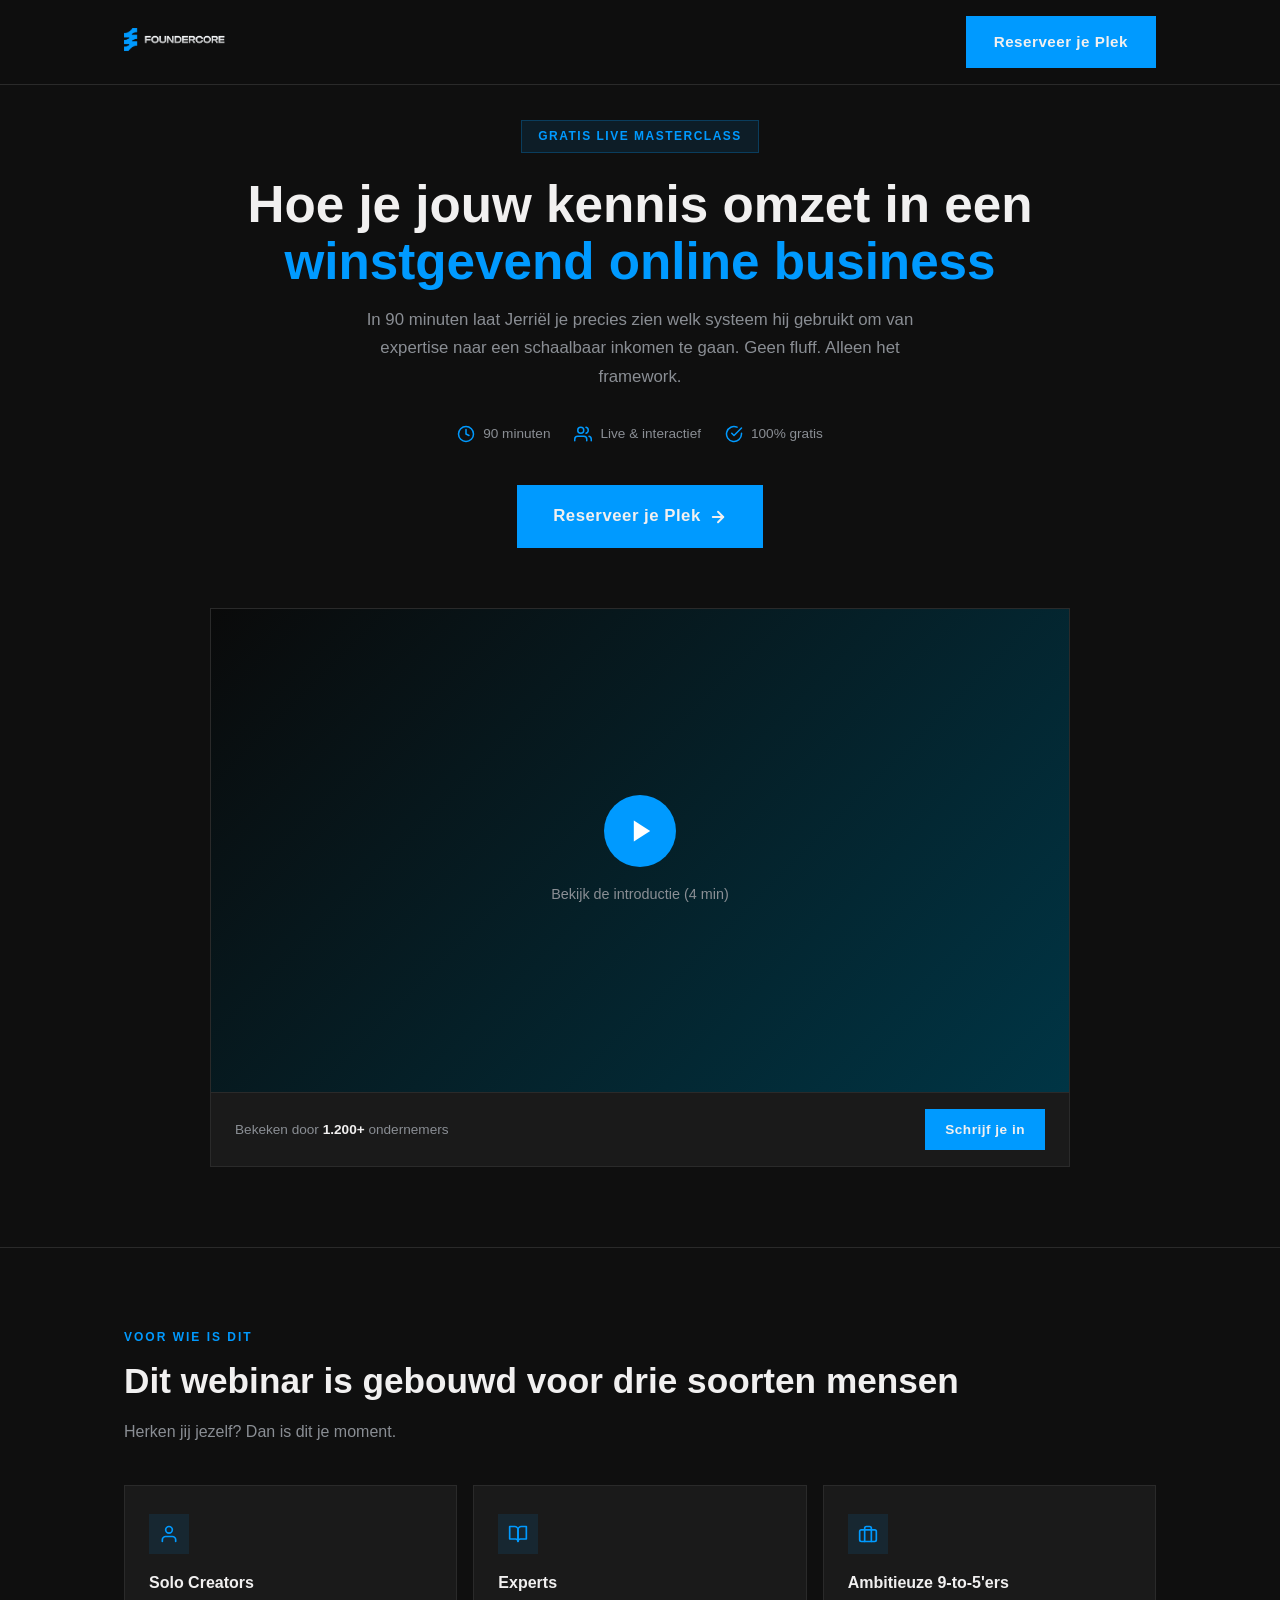
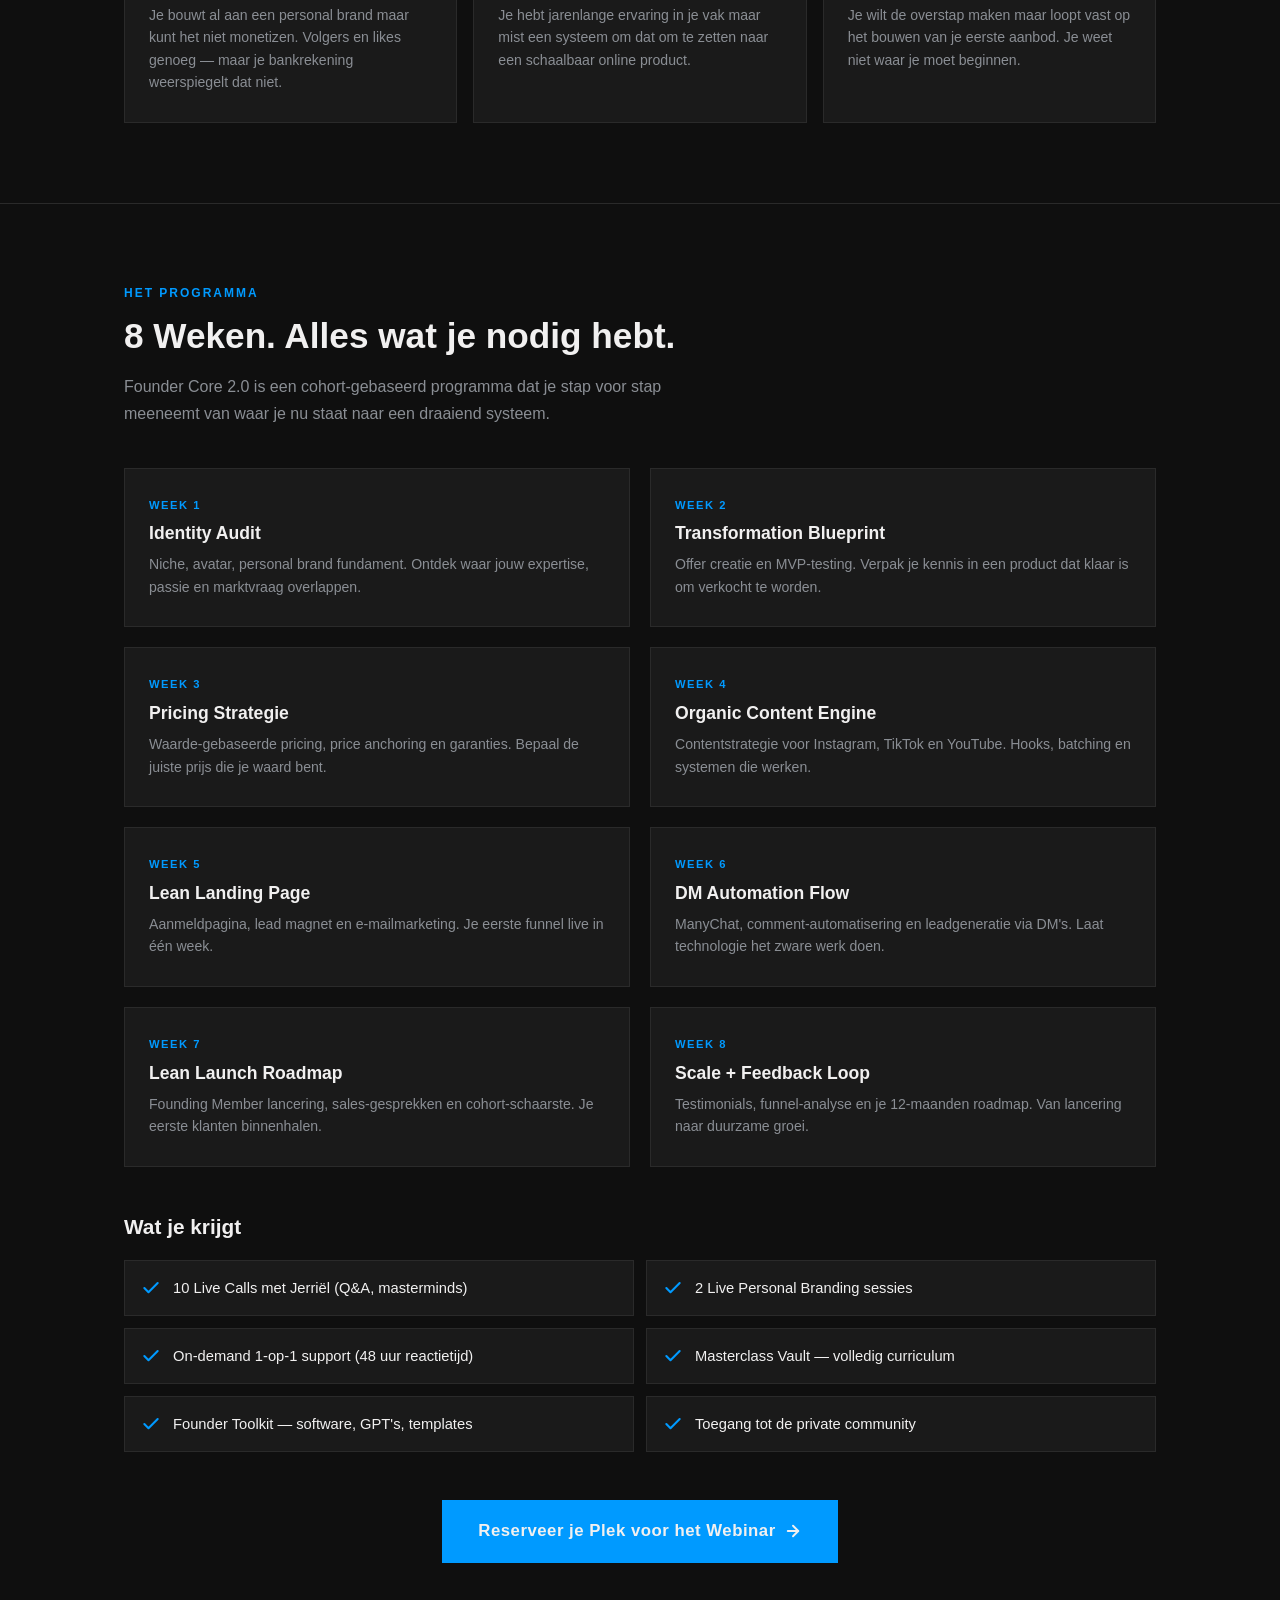
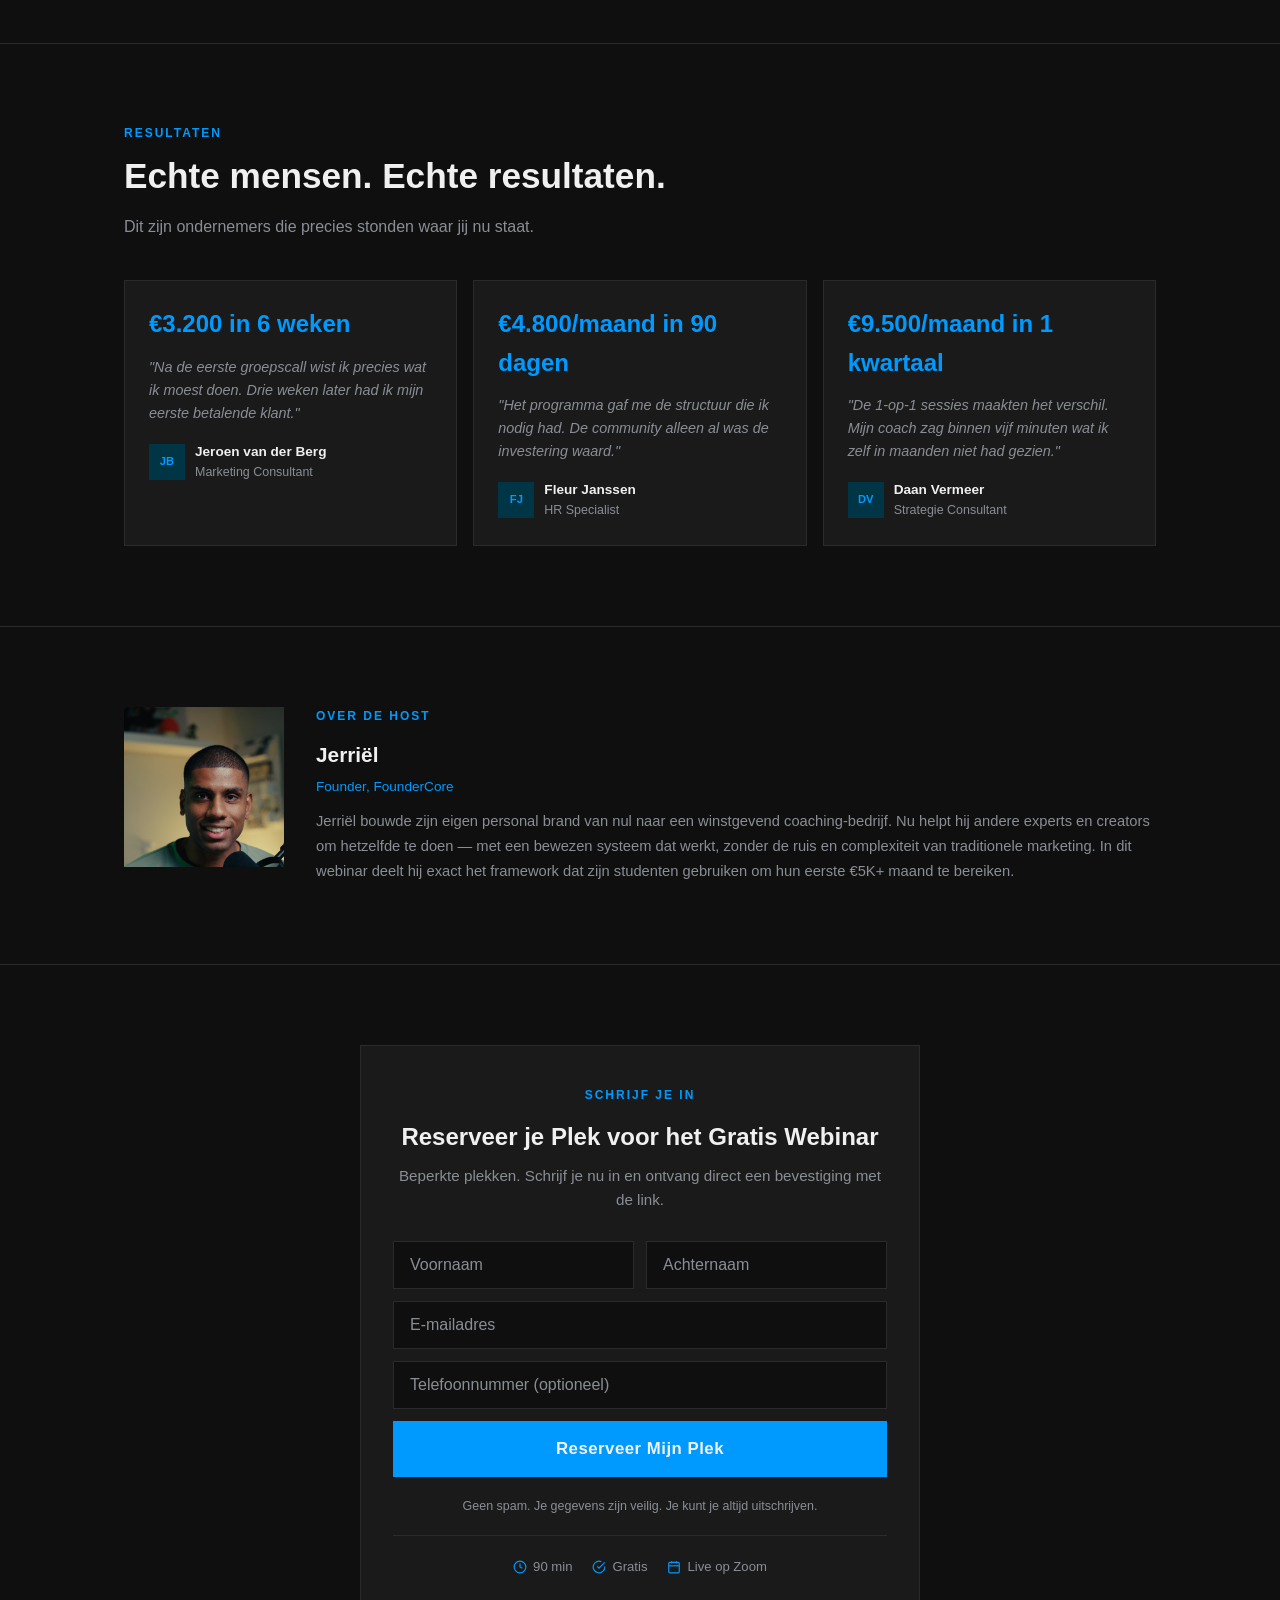
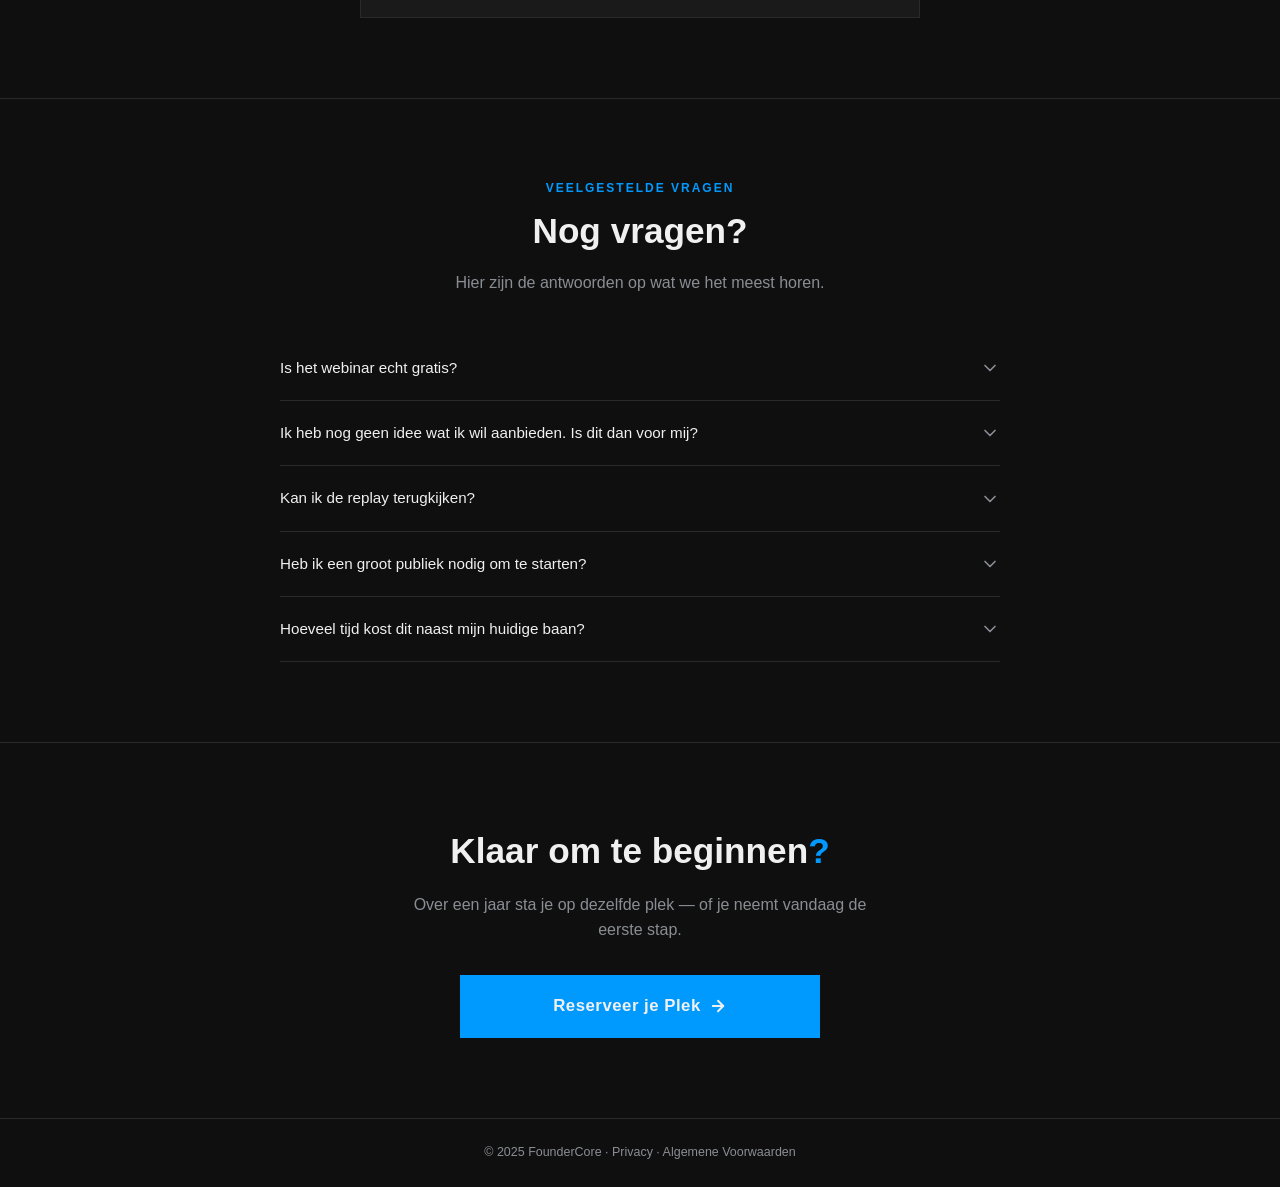
==== commit 24e34f48: "Add brand assets: logo, icon, Jerriël photo" ====
--- a/index.html
+++ b/index.html
@@ -94,28 +94,11 @@
     .header__logo {
       display: flex;
       align-items: center;
-      gap: 10px;
-    }
-
-    /* CSS Logo mark */
-    .logo-mark {
-      width: 32px;
-      height: 32px;
-      position: relative;
-    }
-
-    .logo-mark svg {
-      width: 100%;
-      height: 100%;
-    }
-
-    .logo-text {
-      font-family: var(--font-main);
-      font-size: 1.2rem;
-      font-weight: 700;
-      color: var(--color-text);
-      letter-spacing: 2px;
-      text-transform: uppercase;
+    }
+
+    .header__logo-img {
+      height: 28px;
+      width: auto;
     }
 
     .header__cta {
@@ -806,13 +789,8 @@
       width: 160px;
       height: 160px;
       min-width: 160px;
-      background: linear-gradient(135deg, var(--color-secondary), var(--color-primary));
-      display: flex;
-      align-items: center;
-      justify-content: center;
-      font-size: 3rem;
-      font-weight: 700;
-      color: var(--color-text);
+      object-fit: cover;
+      object-position: center top;
     }
 
     .about__text h3 {
@@ -1027,13 +1005,7 @@
   <header class="header">
     <div class="header__inner">
       <div class="header__logo">
-        <div class="logo-mark">
-          <svg viewBox="0 0 32 32" fill="none" xmlns="http://www.w3.org/2000/svg">
-            <path d="M6 6h14v4H10v4h10v4H10v4h10v4H6V6z" fill="#009AFF"/>
-            <path d="M18 6h8v4h-4v4h4v4h-4v4h4v4h-8V6z" fill="#009AFF" opacity="0.6"/>
-          </svg>
-        </div>
-        <span class="logo-text">FounderCore</span>
+        <img src="assets/logo-full.png" alt="FounderCore" class="header__logo-img">
       </div>
       <a href="#signup" class="btn btn--primary header__cta">Reserveer je Plek</a>
     </div>
@@ -1276,7 +1248,7 @@
   <section class="about">
     <div class="container">
       <div class="about__inner">
-        <div class="about__photo">J</div>
+        <img src="assets/jerriel.png" alt="Jerriël" class="about__photo">
         <div class="about__text">
           <div class="section-label">Over de host</div>
           <h3>Jerri&euml;l</h3>
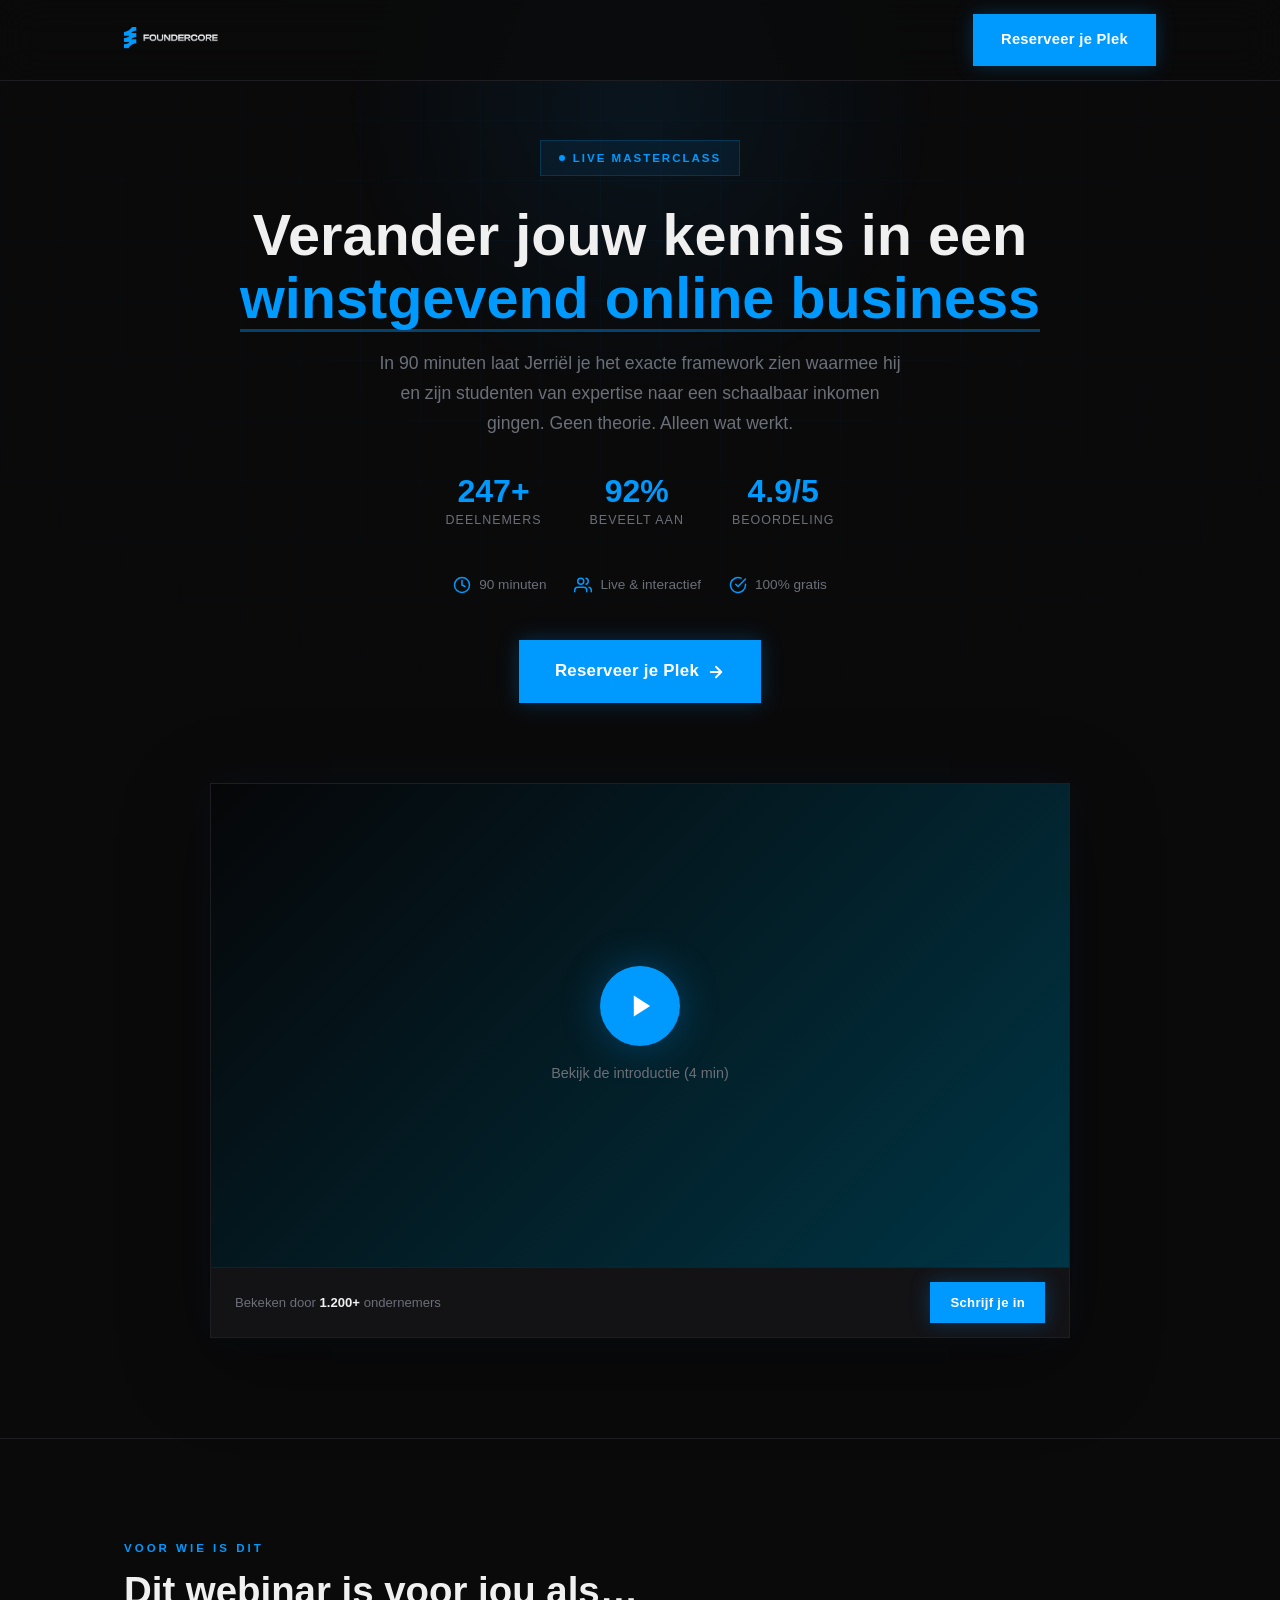
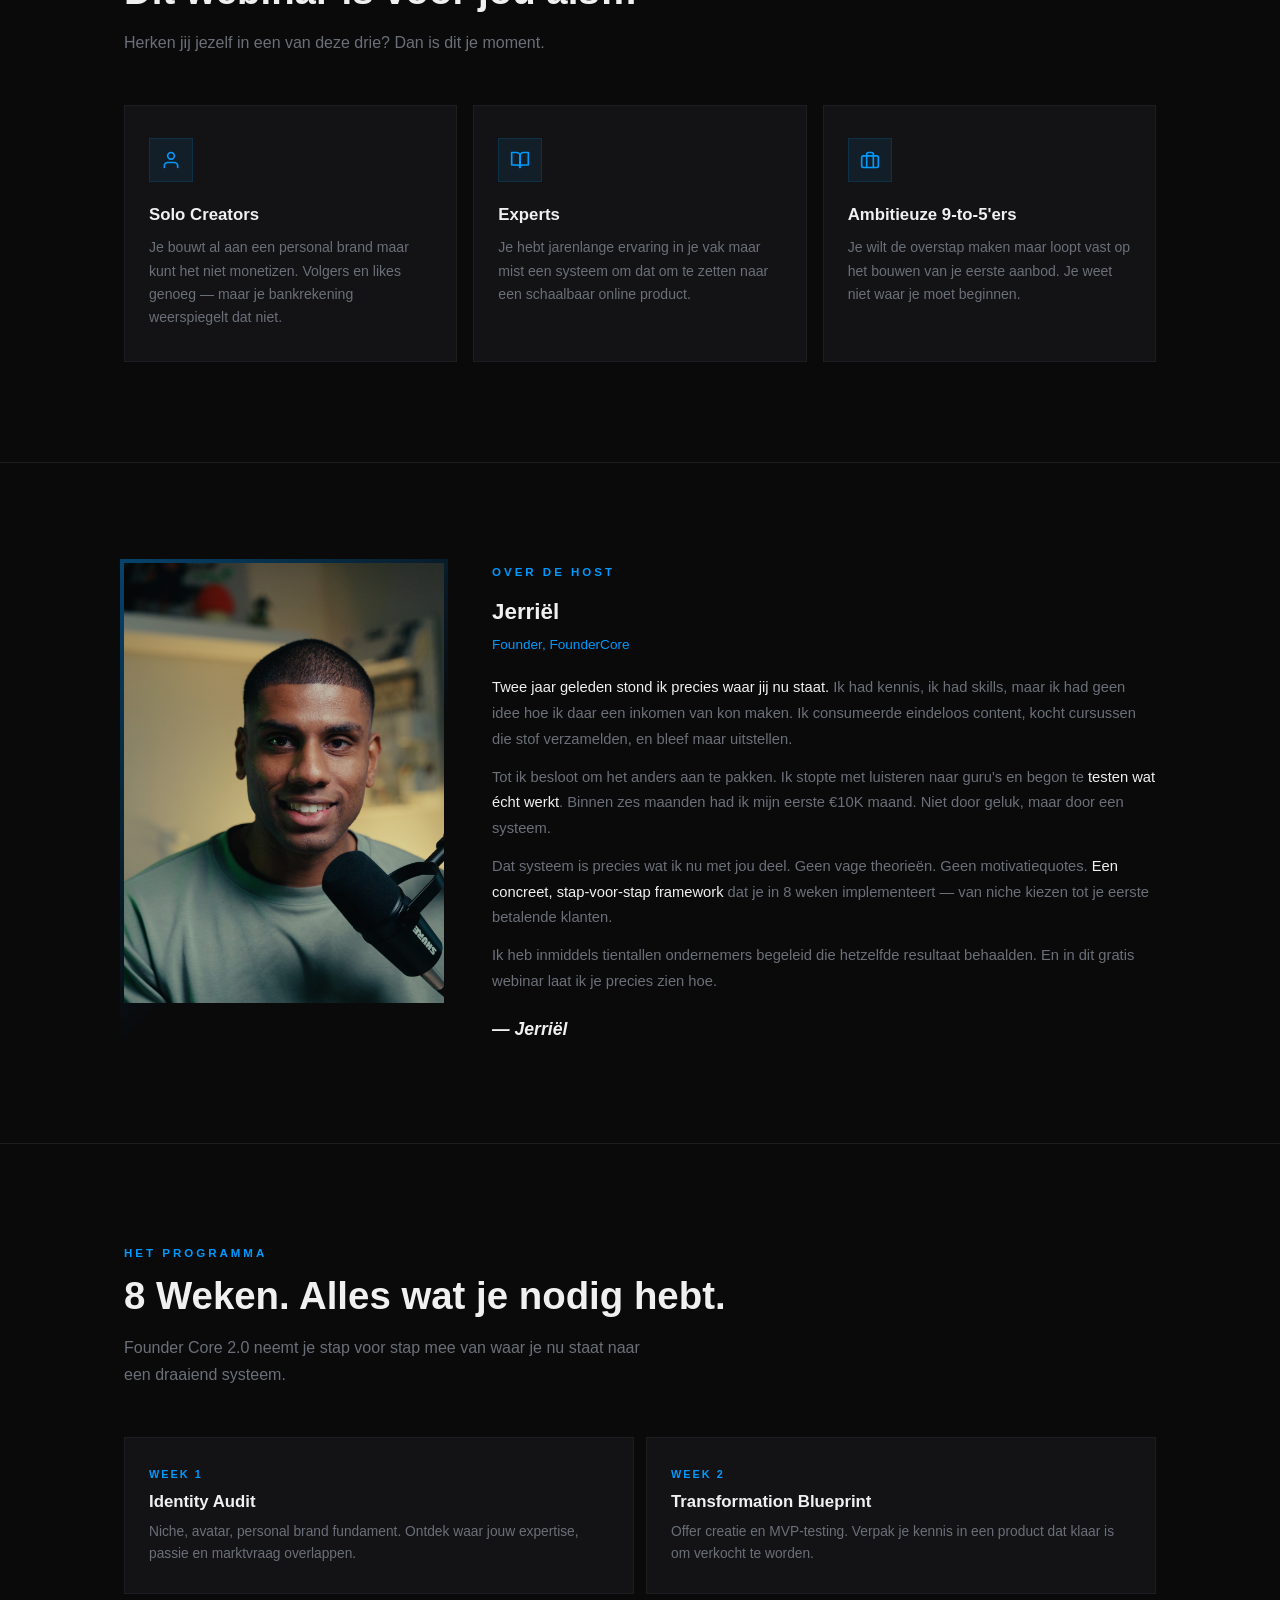
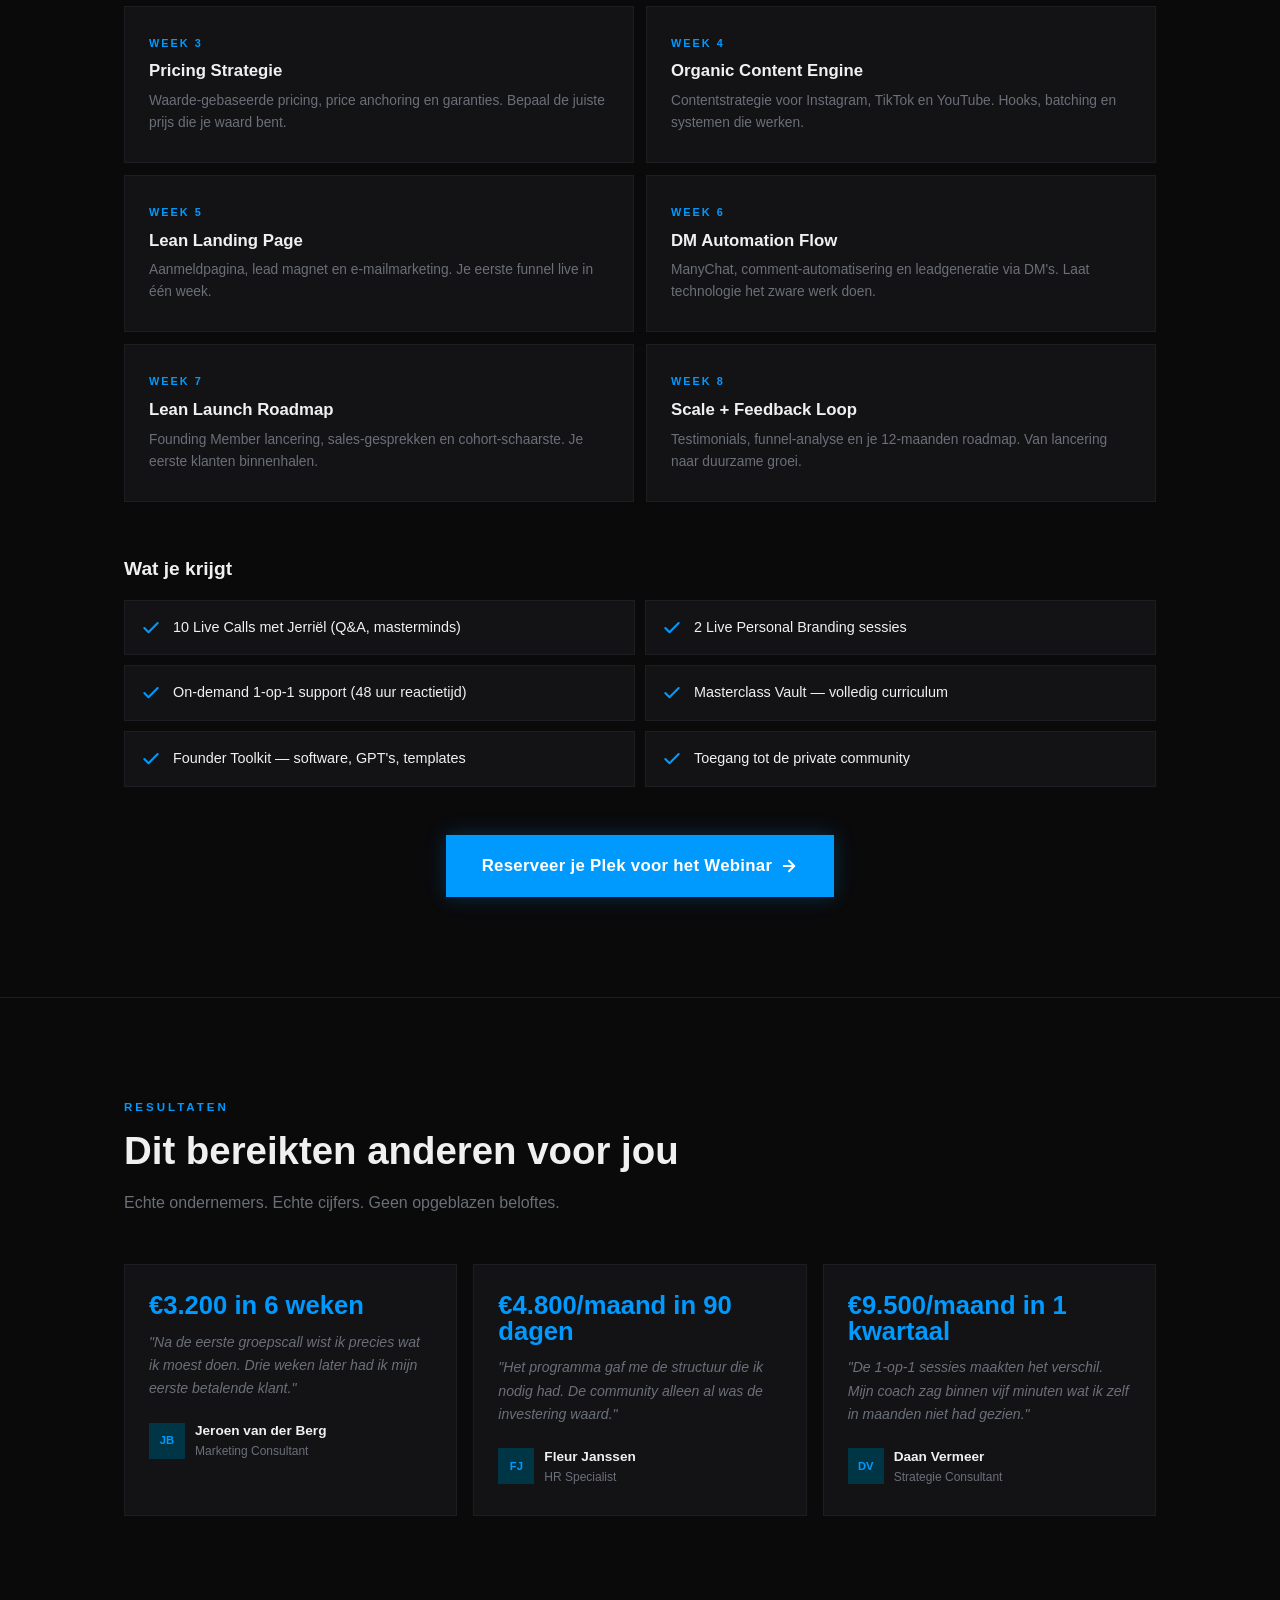
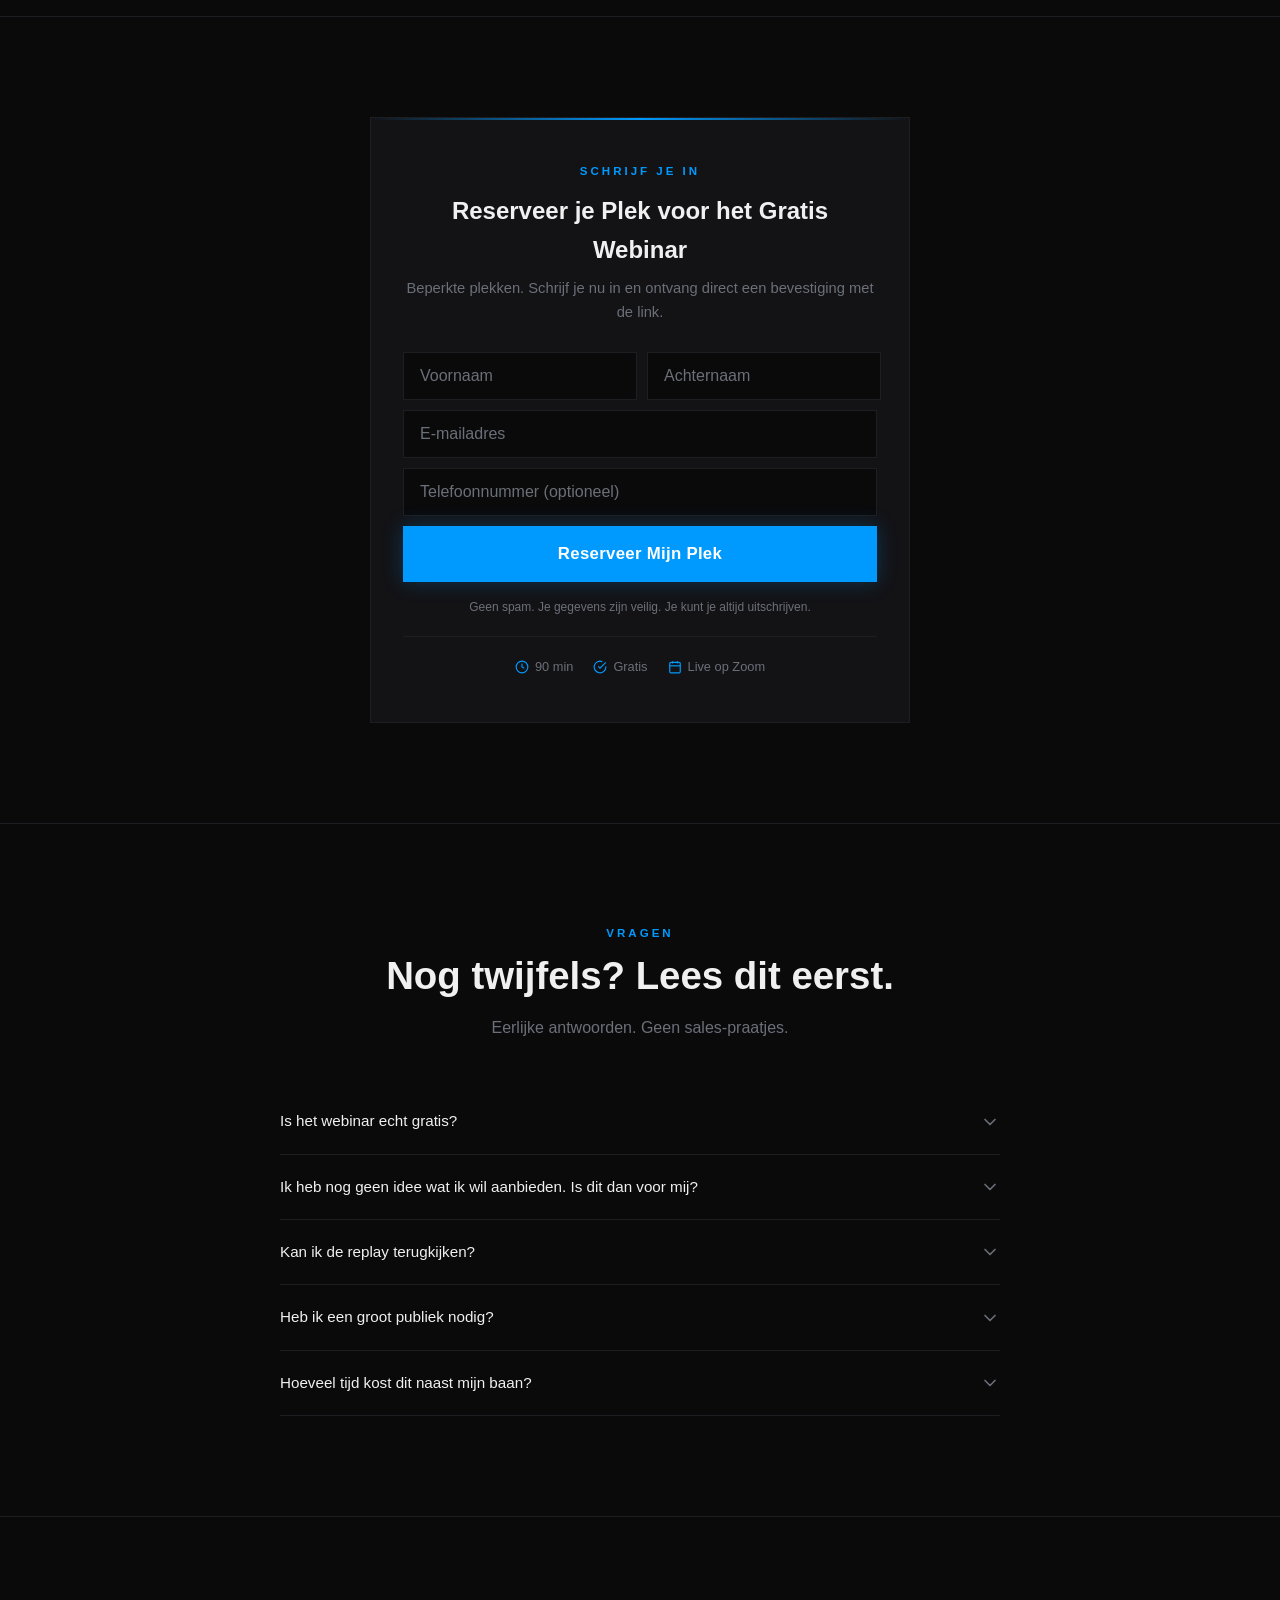
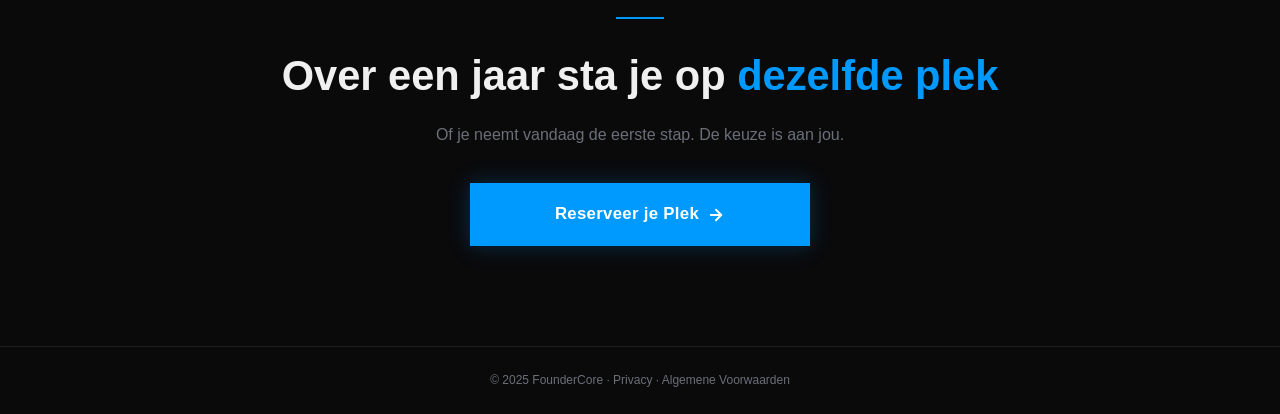
==== commit 5abfdae2: "Major upgrade: animations, conversion optimization, Jerriël first-person bio, full photo" ====
--- a/index.html
+++ b/index.html
@@ -14,15 +14,16 @@
        CSS VARIABLES & RESET
        ======================================== */
     :root {
-      --color-bg: #0F0F0F;
-      --color-bg-card: #1A1A1A;
-      --color-bg-elevated: #222222;
+      --color-bg: #0A0A0B;
+      --color-bg-card: #131316;
+      --color-bg-elevated: #1A1A1E;
       --color-primary: #009AFF;
       --color-primary-hover: #0080D6;
+      --color-primary-glow: rgba(0, 154, 255, 0.15);
       --color-secondary: #003545;
       --color-text: #F1F0F0;
-      --color-text-muted: #8A8E94;
-      --color-border: #2A2A2A;
+      --color-text-muted: #6B6F78;
+      --color-border: #1E1E22;
       --color-success: #00C853;
       --color-whatsapp: #25D366;
       --font-main: 'Clash Display', sans-serif;
@@ -30,16 +31,9 @@
       --content-width: 720px;
     }
 
-    *, *::before, *::after {
-      margin: 0;
-      padding: 0;
-      box-sizing: border-box;
-    }
-
-    html {
-      scroll-behavior: smooth;
-      -webkit-text-size-adjust: 100%;
-    }
+    *, *::before, *::after { margin: 0; padding: 0; box-sizing: border-box; }
+
+    html { scroll-behavior: smooth; -webkit-text-size-adjust: 100%; }
 
     body {
       font-family: var(--font-main);
@@ -49,7 +43,7 @@
       line-height: 1.6;
       font-size: 16px;
       -webkit-font-smoothing: antialiased;
-      -moz-osx-font-smoothing: grayscale;
+      overflow-x: hidden;
     }
 
     img { max-width: 100%; display: block; }
@@ -61,10 +55,89 @@
       padding: 0 24px;
     }
 
-    .container--narrow {
-      max-width: var(--content-width);
-      margin: 0 auto;
-      padding: 0 24px;
+    /* ========================================
+       SCROLL REVEAL ANIMATIONS
+       ======================================== */
+    .reveal {
+      opacity: 0;
+      transform: translateY(32px);
+      transition: opacity 0.7s cubic-bezier(0.16, 1, 0.3, 1),
+                  transform 0.7s cubic-bezier(0.16, 1, 0.3, 1);
+    }
+
+    .reveal.visible {
+      opacity: 1;
+      transform: translateY(0);
+    }
+
+    .reveal-delay-1 { transition-delay: 0.1s; }
+    .reveal-delay-2 { transition-delay: 0.2s; }
+    .reveal-delay-3 { transition-delay: 0.3s; }
+    .reveal-delay-4 { transition-delay: 0.4s; }
+
+    /* Reveal from left/right */
+    .reveal-left {
+      opacity: 0;
+      transform: translateX(-40px);
+      transition: opacity 0.7s cubic-bezier(0.16, 1, 0.3, 1),
+                  transform 0.7s cubic-bezier(0.16, 1, 0.3, 1);
+    }
+    .reveal-right {
+      opacity: 0;
+      transform: translateX(40px);
+      transition: opacity 0.7s cubic-bezier(0.16, 1, 0.3, 1),
+                  transform 0.7s cubic-bezier(0.16, 1, 0.3, 1);
+    }
+    .reveal-left.visible, .reveal-right.visible {
+      opacity: 1;
+      transform: translateX(0);
+    }
+
+    /* Scale in */
+    .reveal-scale {
+      opacity: 0;
+      transform: scale(0.92);
+      transition: opacity 0.6s ease, transform 0.6s cubic-bezier(0.16, 1, 0.3, 1);
+    }
+    .reveal-scale.visible {
+      opacity: 1;
+      transform: scale(1);
+    }
+
+    /* ========================================
+       ANIMATED GRID BACKGROUND
+       ======================================== */
+    .grid-bg {
+      position: fixed;
+      inset: 0;
+      z-index: 0;
+      pointer-events: none;
+      background-image:
+        linear-gradient(rgba(0, 154, 255, 0.03) 1px, transparent 1px),
+        linear-gradient(90deg, rgba(0, 154, 255, 0.03) 1px, transparent 1px);
+      background-size: 60px 60px;
+      mask-image: radial-gradient(ellipse 60% 50% at 50% 30%, black 20%, transparent 100%);
+      -webkit-mask-image: radial-gradient(ellipse 60% 50% at 50% 30%, black 20%, transparent 100%);
+    }
+
+    /* Glow orb */
+    .glow-orb {
+      position: fixed;
+      width: 600px;
+      height: 600px;
+      border-radius: 50%;
+      background: radial-gradient(circle, rgba(0, 154, 255, 0.08), transparent 70%);
+      top: -200px;
+      left: 50%;
+      transform: translateX(-50%);
+      z-index: 0;
+      pointer-events: none;
+      animation: orb-float 8s ease-in-out infinite;
+    }
+
+    @keyframes orb-float {
+      0%, 100% { transform: translateX(-50%) translateY(0); }
+      50% { transform: translateX(-50%) translateY(20px); }
     }
 
     /* ========================================
@@ -76,39 +149,29 @@
       left: 0;
       right: 0;
       z-index: 100;
-      background: rgba(15, 15, 15, 0.9);
-      backdrop-filter: blur(16px);
-      -webkit-backdrop-filter: blur(16px);
+      background: rgba(10, 10, 11, 0.8);
+      backdrop-filter: blur(20px);
+      -webkit-backdrop-filter: blur(20px);
       border-bottom: 1px solid var(--color-border);
+      transition: background 0.3s ease;
     }
 
     .header__inner {
       max-width: var(--max-width);
       margin: 0 auto;
-      padding: 16px 24px;
+      padding: 14px 24px;
       display: flex;
       justify-content: space-between;
       align-items: center;
     }
 
-    .header__logo {
-      display: flex;
-      align-items: center;
-    }
-
-    .header__logo-img {
-      height: 28px;
-      width: auto;
-    }
-
-    .header__cta {
-      display: none;
-    }
+    .header__logo { display: flex; align-items: center; }
+    .header__logo-img { height: 26px; width: auto; }
+
+    .header__cta { display: none; }
 
     @media (min-width: 640px) {
-      .header__cta {
-        display: inline-flex;
-      }
+      .header__cta { display: inline-flex; }
     }
 
     /* ========================================
@@ -121,106 +184,191 @@
       gap: 8px;
       font-family: var(--font-main);
       font-weight: 600;
-      font-size: 0.95rem;
+      font-size: 0.92rem;
       padding: 14px 28px;
       border: none;
       border-radius: 0;
       cursor: pointer;
-      transition: background 200ms ease, transform 100ms ease;
+      transition: all 200ms ease;
       text-decoration: none;
-      letter-spacing: 0.5px;
-    }
+      letter-spacing: 0.3px;
+      position: relative;
+      overflow: hidden;
+    }
+
+    .btn::after {
+      content: '';
+      position: absolute;
+      inset: 0;
+      background: linear-gradient(135deg, rgba(255,255,255,0.1), transparent);
+      opacity: 0;
+      transition: opacity 200ms ease;
+    }
+
+    .btn:hover::after { opacity: 1; }
 
     .btn--primary {
       background: var(--color-primary);
-      color: var(--color-text);
+      color: #fff;
+      box-shadow: 0 0 20px rgba(0, 154, 255, 0.25);
     }
 
     .btn--primary:hover {
       background: var(--color-primary-hover);
-    }
-
-    .btn--primary:active {
-      transform: scale(0.98);
-    }
+      box-shadow: 0 0 32px rgba(0, 154, 255, 0.4);
+      transform: translateY(-1px);
+    }
+
+    .btn--primary:active { transform: translateY(0); }
 
     .btn--secondary {
-      background: var(--color-secondary);
+      background: var(--color-bg-elevated);
       color: var(--color-text);
+      border: 1px solid var(--color-border);
     }
 
     .btn--secondary:hover {
-      background: #004A5E;
+      border-color: var(--color-primary);
+      background: rgba(0, 154, 255, 0.05);
     }
 
     .btn--whatsapp {
       background: var(--color-whatsapp);
       color: #fff;
-    }
-
-    .btn--whatsapp:hover {
-      background: #20BD5A;
-    }
-
-    .btn--large {
-      padding: 18px 36px;
-      font-size: 1.05rem;
-    }
-
-    .btn--full {
-      width: 100%;
-    }
-
-    .btn--pulse {
-      animation: btn-pulse 2.5s infinite;
-    }
+      box-shadow: 0 0 20px rgba(37, 211, 102, 0.2);
+    }
+
+    .btn--whatsapp:hover { background: #20BD5A; box-shadow: 0 0 32px rgba(37, 211, 102, 0.35); }
+
+    .btn--large { padding: 18px 36px; font-size: 1.05rem; }
+    .btn--full { width: 100%; }
+
+    .btn--pulse { animation: btn-pulse 2.5s infinite; }
 
     @keyframes btn-pulse {
-      0%, 100% { box-shadow: 0 0 0 0 rgba(0, 154, 255, 0.4); }
-      50% { box-shadow: 0 0 0 12px rgba(0, 154, 255, 0); }
-    }
-
-    /* ========================================
-       HERO SECTION
-       ======================================== */
-    .hero {
-      padding: 120px 0 60px;
-      text-align: center;
-    }
-
-    .hero__badge {
-      display: inline-block;
-      font-size: 0.75rem;
+      0%, 100% { box-shadow: 0 0 0 0 rgba(0, 154, 255, 0.4), 0 0 20px rgba(0, 154, 255, 0.25); }
+      50% { box-shadow: 0 0 0 12px rgba(0, 154, 255, 0), 0 0 20px rgba(0, 154, 255, 0.25); }
+    }
+
+    /* ========================================
+       SECTION HELPERS
+       ======================================== */
+    .section { padding: 100px 0; position: relative; z-index: 1; }
+    .section--border { border-top: 1px solid var(--color-border); }
+
+    .section-label {
+      font-size: 0.72rem;
       font-weight: 600;
       color: var(--color-primary);
-      background: rgba(0, 154, 255, 0.1);
-      border: 1px solid rgba(0, 154, 255, 0.25);
-      padding: 6px 16px;
-      margin-bottom: 24px;
       text-transform: uppercase;
-      letter-spacing: 1.5px;
+      letter-spacing: 3px;
+      margin-bottom: 12px;
+    }
+
+    .section-title {
+      font-size: clamp(1.6rem, 4vw, 2.4rem);
+      font-weight: 700;
+      line-height: 1.15;
+      margin-bottom: 16px;
+    }
+
+    .section-sub {
+      font-size: 1rem;
+      color: var(--color-text-muted);
+      max-width: 520px;
+      line-height: 1.7;
+      margin-bottom: 48px;
+    }
+
+    /* Glowing card border effect */
+    .glow-card {
+      background: var(--color-bg-card);
+      border: 1px solid var(--color-border);
+      position: relative;
+      transition: border-color 0.4s ease, box-shadow 0.4s ease;
+    }
+
+    .glow-card:hover {
+      border-color: rgba(0, 154, 255, 0.3);
+      box-shadow: 0 0 24px rgba(0, 154, 255, 0.06);
+    }
+
+    /* ========================================
+       HERO
+       ======================================== */
+    .hero {
+      padding: 140px 0 80px;
+      text-align: center;
+      position: relative;
+      z-index: 1;
+    }
+
+    .hero__badge {
+      display: inline-flex;
+      align-items: center;
+      gap: 8px;
+      font-size: 0.72rem;
+      font-weight: 600;
+      color: var(--color-primary);
+      background: rgba(0, 154, 255, 0.08);
+      border: 1px solid rgba(0, 154, 255, 0.2);
+      padding: 8px 18px;
+      margin-bottom: 28px;
+      text-transform: uppercase;
+      letter-spacing: 2px;
+      animation: badge-glow 3s ease-in-out infinite;
+    }
+
+    @keyframes badge-glow {
+      0%, 100% { box-shadow: 0 0 0 0 rgba(0, 154, 255, 0); }
+      50% { box-shadow: 0 0 16px rgba(0, 154, 255, 0.1); }
+    }
+
+    .hero__badge-dot {
+      width: 6px;
+      height: 6px;
+      background: var(--color-primary);
+      border-radius: 50%;
+      animation: dot-blink 2s ease-in-out infinite;
+    }
+
+    @keyframes dot-blink {
+      0%, 100% { opacity: 1; }
+      50% { opacity: 0.3; }
     }
 
     .hero__title {
-      font-size: clamp(2rem, 5.5vw, 3.2rem);
+      font-size: clamp(2.2rem, 6vw, 3.6rem);
       font-weight: 700;
-      line-height: 1.1;
-      margin-bottom: 16px;
-      max-width: 800px;
+      line-height: 1.08;
+      margin-bottom: 20px;
+      max-width: 820px;
       margin-left: auto;
       margin-right: auto;
     }
 
     .hero__title span {
       color: var(--color-primary);
+      position: relative;
+    }
+
+    .hero__title span::after {
+      content: '';
+      position: absolute;
+      bottom: -2px;
+      left: 0;
+      right: 0;
+      height: 3px;
+      background: var(--color-primary);
+      opacity: 0.4;
     }
 
     .hero__sub {
-      font-size: 1.05rem;
+      font-size: 1.1rem;
       font-weight: 400;
       color: var(--color-text-muted);
-      max-width: 560px;
-      margin: 0 auto 32px;
+      max-width: 540px;
+      margin: 0 auto 36px;
       line-height: 1.7;
     }
 
@@ -228,8 +376,8 @@
       display: flex;
       flex-wrap: wrap;
       justify-content: center;
-      gap: 24px;
-      margin-bottom: 40px;
+      gap: 28px;
+      margin-bottom: 44px;
     }
 
     .hero__meta-item {
@@ -240,18 +388,38 @@
       color: var(--color-text-muted);
     }
 
-    .hero__meta-icon {
-      width: 18px;
-      height: 18px;
+    .hero__meta-icon { width: 18px; height: 18px; color: var(--color-primary); }
+
+    /* Animated counter stats */
+    .hero__stats {
+      display: flex;
+      justify-content: center;
+      gap: 48px;
+      margin-bottom: 44px;
+      flex-wrap: wrap;
+    }
+
+    .hero__stat { text-align: center; }
+
+    .hero__stat-number {
+      font-size: 2rem;
+      font-weight: 700;
       color: var(--color-primary);
-    }
-
-    /* ========================================
-       VSL VIDEO SECTION
-       ======================================== */
-    .vsl {
-      padding: 0 0 80px;
-    }
+      line-height: 1;
+      margin-bottom: 4px;
+    }
+
+    .hero__stat-label {
+      font-size: 0.78rem;
+      color: var(--color-text-muted);
+      text-transform: uppercase;
+      letter-spacing: 1px;
+    }
+
+    /* ========================================
+       VSL VIDEO
+       ======================================== */
+    .vsl { padding: 0 0 100px; position: relative; z-index: 1; }
 
     .vsl__wrapper {
       max-width: 860px;
@@ -260,181 +428,169 @@
       border: 1px solid var(--color-border);
       overflow: hidden;
       position: relative;
+      box-shadow: 0 24px 80px rgba(0, 0, 0, 0.4), 0 0 40px rgba(0, 154, 255, 0.05);
+      transition: box-shadow 0.4s ease;
+    }
+
+    .vsl__wrapper:hover {
+      box-shadow: 0 24px 80px rgba(0, 0, 0, 0.5), 0 0 60px rgba(0, 154, 255, 0.08);
     }
 
     .vsl__video {
       position: relative;
-      padding-bottom: 56.25%; /* 16:9 */
+      padding-bottom: 56.25%;
       height: 0;
       background: #000;
     }
 
-    .vsl__video iframe,
-    .vsl__video video {
-      position: absolute;
-      top: 0;
-      left: 0;
-      width: 100%;
-      height: 100%;
-      border: none;
-    }
-
-    /* Placeholder state */
+    .vsl__video iframe, .vsl__video video {
+      position: absolute; top: 0; left: 0; width: 100%; height: 100%; border: none;
+    }
+
     .vsl__placeholder {
-      position: absolute;
-      top: 0;
-      left: 0;
-      width: 100%;
-      height: 100%;
-      display: flex;
-      flex-direction: column;
-      align-items: center;
-      justify-content: center;
-      background: linear-gradient(135deg, #0a0a0a, var(--color-secondary));
+      position: absolute; inset: 0;
+      display: flex; flex-direction: column; align-items: center; justify-content: center;
+      background: linear-gradient(135deg, #060608, var(--color-secondary));
       cursor: pointer;
     }
 
     .vsl__play-btn {
-      width: 72px;
-      height: 72px;
+      width: 80px; height: 80px;
       border-radius: 50%;
       background: var(--color-primary);
-      display: flex;
-      align-items: center;
-      justify-content: center;
+      display: flex; align-items: center; justify-content: center;
       margin-bottom: 16px;
-      transition: transform 200ms ease, box-shadow 200ms ease;
+      transition: transform 300ms ease, box-shadow 300ms ease;
+      box-shadow: 0 0 40px rgba(0, 154, 255, 0.3);
     }
 
     .vsl__placeholder:hover .vsl__play-btn {
-      transform: scale(1.08);
-      box-shadow: 0 0 32px rgba(0, 154, 255, 0.4);
-    }
-
-    .vsl__play-btn svg {
-      width: 28px;
-      height: 28px;
-      fill: #fff;
-      margin-left: 3px;
-    }
-
-    .vsl__play-label {
-      font-size: 0.9rem;
+      transform: scale(1.1);
+      box-shadow: 0 0 60px rgba(0, 154, 255, 0.5);
+    }
+
+    .vsl__play-btn svg { width: 28px; height: 28px; fill: #fff; margin-left: 3px; }
+
+    .vsl__play-label { font-size: 0.9rem; color: var(--color-text-muted); font-weight: 500; }
+
+    .vsl__bar {
+      padding: 14px 24px;
+      display: flex; align-items: center; justify-content: space-between;
+      border-top: 1px solid var(--color-border);
+      background: var(--color-bg-card);
+    }
+
+    .vsl__bar-text { font-size: 0.82rem; color: var(--color-text-muted); }
+    .vsl__bar-text strong { color: var(--color-text); }
+
+    /* ========================================
+       FOR WHO
+       ======================================== */
+    .for-who__grid {
+      display: grid;
+      grid-template-columns: 1fr;
+      gap: 16px;
+    }
+
+    @media (min-width: 640px) {
+      .for-who__grid { grid-template-columns: 1fr 1fr 1fr; }
+    }
+
+    .for-who__card {
+      padding: 32px 24px;
+      transition: transform 0.3s ease, border-color 0.3s ease, box-shadow 0.3s ease;
+    }
+
+    .for-who__card:hover {
+      transform: translateY(-4px);
+      border-color: rgba(0, 154, 255, 0.25);
+      box-shadow: 0 12px 40px rgba(0, 0, 0, 0.3);
+    }
+
+    .for-who__icon {
+      width: 44px; height: 44px;
+      background: rgba(0, 154, 255, 0.08);
+      border: 1px solid rgba(0, 154, 255, 0.15);
+      display: flex; align-items: center; justify-content: center;
+      margin-bottom: 20px;
+      color: var(--color-primary);
+      transition: background 0.3s ease;
+    }
+
+    .for-who__card:hover .for-who__icon {
+      background: rgba(0, 154, 255, 0.15);
+    }
+
+    .for-who__card-title { font-size: 1.05rem; font-weight: 600; margin-bottom: 8px; }
+
+    .for-who__card-text {
+      font-size: 0.88rem;
       color: var(--color-text-muted);
-      font-weight: 500;
-    }
-
-    .vsl__bar {
-      padding: 16px 24px;
-      display: flex;
-      align-items: center;
-      justify-content: space-between;
-      border-top: 1px solid var(--color-border);
-    }
-
-    .vsl__bar-text {
-      font-size: 0.85rem;
-      color: var(--color-text-muted);
-    }
-
-    .vsl__bar-text strong {
-      color: var(--color-text);
-    }
-
-    /* ========================================
-       OFFER SECTION
-       ======================================== */
-    .offer {
-      padding: 80px 0;
-      border-top: 1px solid var(--color-border);
-    }
-
-    .section-label {
-      font-size: 0.75rem;
+      line-height: 1.65;
+    }
+
+    /* ========================================
+       OFFER / PROGRAM
+       ======================================== */
+    .offer__grid {
+      display: grid;
+      grid-template-columns: 1fr;
+      gap: 12px;
+      margin-bottom: 56px;
+    }
+
+    @media (min-width: 768px) {
+      .offer__grid { grid-template-columns: 1fr 1fr; }
+    }
+
+    .offer__card {
+      padding: 28px 24px;
+      transition: transform 0.3s ease, border-color 0.3s ease;
+      position: relative;
+      overflow: hidden;
+    }
+
+    .offer__card::before {
+      content: '';
+      position: absolute;
+      top: 0; left: 0;
+      width: 3px; height: 100%;
+      background: var(--color-primary);
+      opacity: 0;
+      transition: opacity 0.3s ease;
+    }
+
+    .offer__card:hover::before { opacity: 1; }
+
+    .offer__card:hover {
+      transform: translateX(4px);
+      border-color: rgba(0, 154, 255, 0.2);
+    }
+
+    .offer__card-week {
+      font-size: 0.68rem;
       font-weight: 600;
       color: var(--color-primary);
       text-transform: uppercase;
       letter-spacing: 2px;
-      margin-bottom: 12px;
-    }
-
-    .section-title {
-      font-size: clamp(1.6rem, 4vw, 2.2rem);
-      font-weight: 700;
-      line-height: 1.2;
-      margin-bottom: 16px;
-    }
-
-    .section-sub {
-      font-size: 1rem;
-      color: var(--color-text-muted);
-      max-width: 560px;
-      line-height: 1.7;
-      margin-bottom: 40px;
-    }
-
-    .offer__grid {
-      display: grid;
-      grid-template-columns: 1fr;
-      gap: 20px;
-      margin-bottom: 48px;
-    }
-
-    @media (min-width: 768px) {
-      .offer__grid {
-        grid-template-columns: 1fr 1fr;
-      }
-    }
-
-    .offer__card {
-      background: var(--color-bg-card);
-      border: 1px solid var(--color-border);
-      padding: 28px 24px;
-      transition: border-color 200ms ease;
-    }
-
-    .offer__card:hover {
-      border-color: rgba(0, 154, 255, 0.3);
-    }
-
-    .offer__card-week {
-      font-size: 0.7rem;
-      font-weight: 600;
-      color: var(--color-primary);
-      text-transform: uppercase;
-      letter-spacing: 1.5px;
       margin-bottom: 8px;
     }
 
-    .offer__card-title {
-      font-size: 1.1rem;
-      font-weight: 600;
-      margin-bottom: 8px;
-      line-height: 1.3;
-    }
-
-    .offer__card-text {
-      font-size: 0.88rem;
-      color: var(--color-text-muted);
-      line-height: 1.6;
-    }
-
-    /* What you get */
-    .offer__includes {
-      margin-bottom: 48px;
-    }
+    .offer__card-title { font-size: 1.05rem; font-weight: 600; margin-bottom: 8px; line-height: 1.3; }
+    .offer__card-text { font-size: 0.86rem; color: var(--color-text-muted); line-height: 1.6; }
+
+    /* Includes list */
+    .offer__includes { margin-bottom: 48px; }
 
     .offer__includes-list {
       list-style: none;
       display: grid;
       grid-template-columns: 1fr;
-      gap: 12px;
+      gap: 10px;
     }
 
     @media (min-width: 640px) {
-      .offer__includes-list {
-        grid-template-columns: 1fr 1fr;
-      }
+      .offer__includes-list { grid-template-columns: 1fr 1fr; }
     }
 
     .offer__includes-item {
@@ -444,29 +600,17 @@
       padding: 16px;
       background: var(--color-bg-card);
       border: 1px solid var(--color-border);
-    }
-
-    .offer__check {
-      width: 20px;
-      height: 20px;
-      min-width: 20px;
-      color: var(--color-primary);
-      margin-top: 1px;
-    }
-
-    .offer__includes-text {
-      font-size: 0.92rem;
-      line-height: 1.5;
-    }
+      transition: border-color 0.3s ease;
+    }
+
+    .offer__includes-item:hover { border-color: rgba(0, 154, 255, 0.2); }
+
+    .offer__check { width: 20px; height: 20px; min-width: 20px; color: var(--color-primary); margin-top: 1px; }
+    .offer__includes-text { font-size: 0.9rem; line-height: 1.5; }
 
     /* ========================================
        SOCIAL PROOF
        ======================================== */
-    .proof {
-      padding: 80px 0;
-      border-top: 1px solid var(--color-border);
-    }
-
     .proof__grid {
       display: grid;
       grid-template-columns: 1fr;
@@ -474,106 +618,156 @@
     }
 
     @media (min-width: 768px) {
-      .proof__grid {
-        grid-template-columns: 1fr 1fr 1fr;
-      }
+      .proof__grid { grid-template-columns: 1fr 1fr 1fr; }
     }
 
     .proof__card {
-      background: var(--color-bg-card);
-      border: 1px solid var(--color-border);
-      padding: 24px;
-    }
+      padding: 28px 24px;
+      transition: transform 0.3s ease;
+    }
+
+    .proof__card:hover { transform: translateY(-4px); }
 
     .proof__result {
-      font-size: 1.5rem;
+      font-size: 1.6rem;
       font-weight: 700;
       color: var(--color-primary);
       margin-bottom: 12px;
+      line-height: 1;
     }
 
     .proof__quote {
-      font-size: 0.9rem;
+      font-size: 0.88rem;
       color: var(--color-text-muted);
-      line-height: 1.6;
-      margin-bottom: 16px;
+      line-height: 1.65;
+      margin-bottom: 20px;
       font-style: italic;
     }
 
-    .proof__author {
+    .proof__author { display: flex; align-items: center; gap: 10px; }
+
+    .proof__avatar {
+      width: 36px; height: 36px;
+      background: var(--color-secondary);
+      display: flex; align-items: center; justify-content: center;
+      font-size: 0.7rem; font-weight: 700; color: var(--color-primary);
+    }
+
+    .proof__name { font-size: 0.85rem; font-weight: 600; }
+    .proof__role { font-size: 0.75rem; color: var(--color-text-muted); }
+
+    /* ========================================
+       ABOUT / JERRIËL
+       ======================================== */
+    .about__inner {
       display: flex;
+      flex-direction: column;
+      gap: 40px;
       align-items: center;
-      gap: 10px;
-    }
-
-    .proof__avatar {
-      width: 36px;
-      height: 36px;
-      background: var(--color-secondary);
-      display: flex;
-      align-items: center;
-      justify-content: center;
-      font-size: 0.7rem;
-      font-weight: 700;
-      color: var(--color-primary);
-    }
-
-    .proof__name {
-      font-size: 0.85rem;
+    }
+
+    @media (min-width: 768px) {
+      .about__inner {
+        flex-direction: row;
+        align-items: stretch;
+        gap: 48px;
+      }
+    }
+
+    .about__photo-wrapper {
+      position: relative;
+      flex-shrink: 0;
+    }
+
+    .about__photo-wrapper::before {
+      content: '';
+      position: absolute;
+      inset: -4px;
+      background: linear-gradient(135deg, var(--color-primary), transparent 60%);
+      z-index: -1;
+      opacity: 0.4;
+    }
+
+    .about__photo {
+      width: 280px;
+      max-width: 100%;
+      height: auto;
+      object-fit: cover;
+      display: block;
+    }
+
+    @media (min-width: 768px) {
+      .about__photo {
+        width: 320px;
+        height: 440px;
+        object-position: center top;
+      }
+    }
+
+    .about__text { flex: 1; }
+
+    .about__text h3 { font-size: 1.4rem; font-weight: 700; margin-bottom: 4px; }
+    .about__role { font-size: 0.85rem; color: var(--color-primary); font-weight: 500; margin-bottom: 20px; }
+
+    .about__text p {
+      font-size: 0.92rem;
+      color: var(--color-text-muted);
+      line-height: 1.75;
+      margin-bottom: 12px;
+    }
+
+    .about__text p strong {
+      color: var(--color-text);
+      font-weight: 500;
+    }
+
+    .about__signature {
+      margin-top: 20px;
+      font-size: 1.1rem;
       font-weight: 600;
-    }
-
-    .proof__role {
-      font-size: 0.78rem;
-      color: var(--color-text-muted);
-    }
-
-    /* ========================================
-       SIGNUP SECTION
-       ======================================== */
-    .signup {
-      padding: 80px 0;
-      border-top: 1px solid var(--color-border);
-    }
-
+      color: var(--color-text);
+      font-style: italic;
+    }
+
+    /* ========================================
+       SIGNUP
+       ======================================== */
     .signup__box {
-      max-width: 560px;
+      max-width: 540px;
       margin: 0 auto;
       background: var(--color-bg-card);
       border: 1px solid var(--color-border);
-      padding: 40px 32px;
+      padding: 44px 32px;
       text-align: center;
-    }
-
-    .signup__title {
-      font-size: 1.5rem;
-      font-weight: 700;
-      margin-bottom: 8px;
-    }
+      position: relative;
+      overflow: hidden;
+    }
+
+    .signup__box::before {
+      content: '';
+      position: absolute;
+      top: 0; left: 0; right: 0;
+      height: 2px;
+      background: linear-gradient(90deg, transparent, var(--color-primary), transparent);
+    }
+
+    .signup__title { font-size: 1.5rem; font-weight: 700; margin-bottom: 8px; }
 
     .signup__sub {
-      font-size: 0.95rem;
+      font-size: 0.92rem;
       color: var(--color-text-muted);
       margin-bottom: 28px;
       line-height: 1.6;
     }
 
     .signup__form {
-      display: flex;
-      flex-direction: column;
-      gap: 12px;
-      margin-bottom: 20px;
-    }
-
-    .form-row {
-      display: flex;
-      gap: 12px;
-    }
+      display: flex; flex-direction: column; gap: 10px; margin-bottom: 16px;
+    }
+
+    .form-row { display: flex; gap: 10px; }
 
     @media (max-width: 480px) {
-      .form-row {
-        flex-direction: column;
-      }
+      .form-row { flex-direction: column; }
     }
 
     .form-input {
@@ -586,326 +780,141 @@
       font-family: var(--font-main);
       font-size: 16px;
       font-weight: 400;
-      transition: border-color 200ms ease;
+      transition: border-color 0.3s ease, box-shadow 0.3s ease;
     }
 
     .form-input:focus {
       outline: none;
       border-color: var(--color-primary);
-    }
-
-    .form-input::placeholder {
-      color: var(--color-text-muted);
-    }
-
-    .signup__privacy {
-      font-size: 0.78rem;
-      color: var(--color-text-muted);
-      line-height: 1.5;
-    }
+      box-shadow: 0 0 0 3px rgba(0, 154, 255, 0.1);
+    }
+
+    .form-input::placeholder { color: var(--color-text-muted); }
+
+    .signup__privacy { font-size: 0.75rem; color: var(--color-text-muted); line-height: 1.5; }
 
     .signup__details {
-      display: flex;
-      justify-content: center;
-      gap: 20px;
-      margin-top: 20px;
-      padding-top: 20px;
+      display: flex; justify-content: center; gap: 20px;
+      margin-top: 20px; padding-top: 20px;
       border-top: 1px solid var(--color-border);
     }
 
     .signup__detail {
-      font-size: 0.82rem;
-      color: var(--color-text-muted);
-      display: flex;
-      align-items: center;
-      gap: 6px;
-    }
-
-    .signup__detail-icon {
-      color: var(--color-primary);
-    }
-
-    /* Success state */
-    .signup__success {
-      display: none;
-      text-align: center;
-      padding: 20px 0;
-    }
-
-    .signup__success-check {
-      width: 56px;
-      height: 56px;
-      margin: 0 auto 16px;
-    }
-
+      font-size: 0.8rem; color: var(--color-text-muted);
+      display: flex; align-items: center; gap: 6px;
+    }
+
+    .signup__detail-icon { color: var(--color-primary); }
+
+    /* Success */
+    .signup__success { display: none; text-align: center; padding: 20px 0; }
+
+    .signup__success-check { width: 56px; height: 56px; margin: 0 auto 16px; }
     .signup__success-check svg circle {
-      stroke: var(--color-success);
-      stroke-width: 2;
-      fill: none;
-      stroke-dasharray: 166;
-      stroke-dashoffset: 166;
+      stroke: var(--color-success); stroke-width: 2; fill: none;
+      stroke-dasharray: 166; stroke-dashoffset: 166;
       animation: check-circle 600ms ease forwards;
     }
-
     .signup__success-check svg path {
-      stroke: var(--color-success);
-      stroke-width: 3;
-      fill: none;
-      stroke-linecap: round;
-      stroke-linejoin: round;
-      stroke-dasharray: 48;
-      stroke-dashoffset: 48;
+      stroke: var(--color-success); stroke-width: 3; fill: none;
+      stroke-linecap: round; stroke-linejoin: round;
+      stroke-dasharray: 48; stroke-dashoffset: 48;
       animation: check-mark 300ms ease 400ms forwards;
     }
-
     @keyframes check-circle { to { stroke-dashoffset: 0; } }
     @keyframes check-mark { to { stroke-dashoffset: 0; } }
 
-    .signup__success h3 {
-      font-size: 1.3rem;
-      font-weight: 700;
-      margin-bottom: 8px;
-    }
-
-    .signup__success p {
-      font-size: 0.92rem;
+    .signup__success h3 { font-size: 1.3rem; font-weight: 700; margin-bottom: 8px; }
+    .signup__success p { font-size: 0.9rem; color: var(--color-text-muted); line-height: 1.6; margin-bottom: 8px; }
+
+    .signup__success-actions { display: flex; flex-direction: column; gap: 12px; margin-top: 24px; }
+
+    /* ========================================
+       FAQ
+       ======================================== */
+    .faq__list { max-width: var(--content-width); margin: 0 auto; }
+
+    .faq__item { border-bottom: 1px solid var(--color-border); }
+
+    .faq__header {
+      padding: 20px 0; cursor: pointer;
+      display: flex; justify-content: space-between; align-items: center; gap: 16px;
+      user-select: none; -webkit-user-select: none;
+      transition: color 0.2s ease;
+    }
+
+    .faq__header:hover { color: var(--color-primary); }
+
+    .faq__question { font-size: 0.95rem; font-weight: 500; }
+
+    .faq__chevron {
+      width: 20px; height: 20px; min-width: 20px;
       color: var(--color-text-muted);
-      line-height: 1.6;
-      margin-bottom: 8px;
-    }
-
-    .signup__success-actions {
-      display: flex;
-      flex-direction: column;
-      gap: 12px;
-      margin-top: 24px;
-    }
-
-    /* ========================================
-       WHATSAPP BANNER
-       ======================================== */
-    .wa-banner {
-      padding: 48px 0;
+      transition: transform 300ms ease, color 300ms ease;
+    }
+
+    .faq__item.open .faq__chevron { transform: rotate(180deg); color: var(--color-primary); }
+
+    .faq__body { max-height: 0; overflow: hidden; transition: max-height 300ms ease; }
+    .faq__answer { padding-bottom: 20px; font-size: 0.88rem; color: var(--color-text-muted); line-height: 1.7; }
+
+    /* ========================================
+       FINAL CTA
+       ======================================== */
+    .final-cta {
+      padding: 100px 0;
+      text-align: center;
+      position: relative;
+      z-index: 1;
       border-top: 1px solid var(--color-border);
-      text-align: center;
-    }
-
-    .wa-banner__inner {
-      max-width: 560px;
-      margin: 0 auto;
-      display: flex;
-      flex-direction: column;
-      align-items: center;
-      gap: 16px;
-    }
-
-    .wa-banner__icon {
-      width: 48px;
-      height: 48px;
-    }
-
-    .wa-banner__text {
-      font-size: 1rem;
-      color: var(--color-text-muted);
-      line-height: 1.6;
-    }
-
-    .wa-banner__text strong {
-      color: var(--color-text);
-    }
-
-    /* ========================================
-       FOR WHO SECTION
-       ======================================== */
-    .for-who {
-      padding: 80px 0;
-      border-top: 1px solid var(--color-border);
-    }
-
-    .for-who__grid {
-      display: grid;
-      grid-template-columns: 1fr;
-      gap: 16px;
-    }
-
-    @media (min-width: 640px) {
-      .for-who__grid {
-        grid-template-columns: 1fr 1fr 1fr;
-      }
-    }
-
-    .for-who__card {
-      background: var(--color-bg-card);
-      border: 1px solid var(--color-border);
-      padding: 28px 24px;
-    }
-
-    .for-who__icon {
-      width: 40px;
-      height: 40px;
-      background: rgba(0, 154, 255, 0.1);
-      display: flex;
-      align-items: center;
-      justify-content: center;
-      margin-bottom: 16px;
-      color: var(--color-primary);
-    }
-
-    .for-who__card-title {
-      font-size: 1rem;
-      font-weight: 600;
-      margin-bottom: 8px;
-    }
-
-    .for-who__card-text {
-      font-size: 0.88rem;
-      color: var(--color-text-muted);
-      line-height: 1.6;
-    }
-
-    /* ========================================
-       ABOUT SECTION
-       ======================================== */
-    .about {
-      padding: 80px 0;
-      border-top: 1px solid var(--color-border);
-    }
-
-    .about__inner {
-      display: flex;
-      flex-direction: column;
-      gap: 32px;
-      align-items: center;
-    }
-
-    @media (min-width: 640px) {
-      .about__inner {
-        flex-direction: row;
-        align-items: flex-start;
-      }
-    }
-
-    .about__photo {
-      width: 160px;
-      height: 160px;
-      min-width: 160px;
-      object-fit: cover;
-      object-position: center top;
-    }
-
-    .about__text h3 {
-      font-size: 1.3rem;
-      font-weight: 700;
-      margin-bottom: 4px;
-    }
-
-    .about__text .about__role {
-      font-size: 0.85rem;
-      color: var(--color-primary);
-      font-weight: 500;
-      margin-bottom: 12px;
-    }
-
-    .about__text p {
-      font-size: 0.92rem;
-      color: var(--color-text-muted);
-      line-height: 1.7;
-    }
-
-    /* ========================================
-       FAQ
-       ======================================== */
-    .faq {
-      padding: 80px 0;
-      border-top: 1px solid var(--color-border);
-    }
-
-    .faq__list {
-      max-width: var(--content-width);
-      margin: 0 auto;
-    }
-
-    .faq__item {
-      border-bottom: 1px solid var(--color-border);
-    }
-
-    .faq__header {
-      padding: 20px 0;
-      cursor: pointer;
-      display: flex;
-      justify-content: space-between;
-      align-items: center;
-      gap: 16px;
-      user-select: none;
-      -webkit-user-select: none;
-    }
-
-    .faq__question {
-      font-size: 0.95rem;
-      font-weight: 500;
-    }
-
-    .faq__chevron {
-      width: 20px;
-      height: 20px;
-      min-width: 20px;
-      color: var(--color-text-muted);
-      transition: transform 300ms ease;
-    }
-
-    .faq__item.open .faq__chevron {
-      transform: rotate(180deg);
-    }
-
-    .faq__body {
-      max-height: 0;
-      overflow: hidden;
-      transition: max-height 300ms ease;
-    }
-
-    .faq__answer {
-      padding-bottom: 20px;
-      font-size: 0.9rem;
-      color: var(--color-text-muted);
-      line-height: 1.7;
-    }
-
-    /* ========================================
-       FINAL CTA
-       ======================================== */
-    .final-cta {
-      padding: 80px 0;
-      border-top: 1px solid var(--color-border);
-      text-align: center;
     }
 
     .final-cta__title {
-      font-size: clamp(1.6rem, 4vw, 2.2rem);
+      font-size: clamp(1.8rem, 4.5vw, 2.6rem);
       font-weight: 700;
       margin-bottom: 12px;
     }
 
-    .final-cta__title span {
-      color: var(--color-primary);
-    }
+    .final-cta__title span { color: var(--color-primary); }
 
     .final-cta__sub {
-      font-size: 1rem;
-      color: var(--color-text-muted);
-      margin-bottom: 32px;
-      max-width: 480px;
-      margin-left: auto;
-      margin-right: auto;
+      font-size: 1rem; color: var(--color-text-muted);
+      margin-bottom: 36px;
+      max-width: 460px; margin-left: auto; margin-right: auto;
       line-height: 1.6;
     }
 
     .final-cta__buttons {
-      display: flex;
-      flex-direction: column;
-      gap: 12px;
-      max-width: 360px;
-      margin: 0 auto;
-    }
+      display: flex; flex-direction: column; gap: 12px;
+      max-width: 340px; margin: 0 auto;
+    }
+
+    /* ========================================
+       STICKY MOBILE CTA
+       ======================================== */
+    .sticky-cta {
+      position: fixed;
+      bottom: 0;
+      left: 0;
+      right: 0;
+      z-index: 90;
+      background: rgba(10, 10, 11, 0.95);
+      backdrop-filter: blur(12px);
+      -webkit-backdrop-filter: blur(12px);
+      border-top: 1px solid var(--color-border);
+      padding: 12px 16px;
+      transform: translateY(100%);
+      transition: transform 0.4s cubic-bezier(0.16, 1, 0.3, 1);
+      display: none;
+    }
+
+    .sticky-cta.visible { transform: translateY(0); }
+
+    @media (max-width: 639px) {
+      .sticky-cta { display: block; }
+    }
+
+    .sticky-cta .btn { width: 100%; padding: 14px; font-size: 0.95rem; }
 
     /* ========================================
        FOOTER
@@ -914,95 +923,78 @@
       padding: 24px;
       border-top: 1px solid var(--color-border);
       text-align: center;
-      font-size: 0.78rem;
+      font-size: 0.75rem;
       color: var(--color-text-muted);
-    }
-
-    .footer a {
-      color: var(--color-text-muted);
-    }
-
-    .footer a:hover {
-      color: var(--color-text);
-    }
-
-    /* ========================================
-       LOADING SPINNER (for form submit)
+      position: relative;
+      z-index: 1;
+    }
+
+    .footer a { color: var(--color-text-muted); }
+    .footer a:hover { color: var(--color-text); }
+
+    /* ========================================
+       SPINNER & TOAST
        ======================================== */
     .spinner {
-      display: inline-block;
-      width: 18px;
-      height: 18px;
+      display: inline-block; width: 18px; height: 18px;
       border: 2px solid rgba(255,255,255,0.3);
-      border-top-color: #fff;
-      border-radius: 50%;
+      border-top-color: #fff; border-radius: 50%;
       animation: spin 600ms linear infinite;
     }
 
-    @keyframes spin {
-      to { transform: rotate(360deg); }
-    }
-
-    /* ========================================
-       RESPONSIVE TWEAKS
+    @keyframes spin { to { transform: rotate(360deg); } }
+
+    .toast {
+      position: fixed; bottom: 24px; right: 24px;
+      background: var(--color-bg-card); border: 1px solid var(--color-border);
+      padding: 16px 20px; font-size: 0.88rem; color: var(--color-text);
+      z-index: 200;
+      transform: translateY(100px); opacity: 0;
+      transition: all 300ms ease; max-width: 320px;
+    }
+
+    .toast.show { transform: translateY(0); opacity: 1; }
+    .toast--success { border-left: 3px solid var(--color-success); }
+    .toast--error { border-left: 3px solid #FF4444; }
+
+    /* ========================================
+       RESPONSIVE
        ======================================== */
     @media (max-width: 480px) {
-      .hero__meta {
-        flex-direction: column;
-        align-items: center;
-        gap: 12px;
-      }
-
-      .signup__box {
-        padding: 28px 20px;
-      }
-
-      .signup__details {
-        flex-direction: column;
-        align-items: center;
-        gap: 8px;
-      }
-    }
-
-    /* ========================================
-       NOTIFICATION TOAST
-       ======================================== */
-    .toast {
-      position: fixed;
-      bottom: 24px;
-      right: 24px;
-      background: var(--color-bg-card);
-      border: 1px solid var(--color-border);
-      padding: 16px 20px;
-      font-size: 0.88rem;
-      color: var(--color-text);
-      z-index: 200;
-      transform: translateY(100px);
-      opacity: 0;
-      transition: all 300ms ease;
-      max-width: 320px;
-    }
-
-    .toast.show {
-      transform: translateY(0);
-      opacity: 1;
-    }
-
-    .toast--success {
-      border-left: 3px solid var(--color-success);
-    }
-
-    .toast--error {
-      border-left: 3px solid #FF4444;
-    }
+      .hero__meta { flex-direction: column; align-items: center; gap: 12px; }
+      .hero__stats { gap: 32px; }
+      .signup__box { padding: 32px 20px; }
+      .signup__details { flex-direction: column; align-items: center; gap: 8px; }
+    }
+
+    /* Extra bottom padding on mobile for sticky CTA */
+    @media (max-width: 639px) {
+      .footer { padding-bottom: 80px; }
+    }
+
+    /* ========================================
+       LINE ACCENT (decorative)
+       ======================================== */
+    .line-accent {
+      width: 48px;
+      height: 2px;
+      background: var(--color-primary);
+      margin-bottom: 24px;
+    }
+
+    .line-accent--center { margin-left: auto; margin-right: auto; }
   </style>
 </head>
 <body>
 
+  <!-- Background effects -->
+  <div class="grid-bg"></div>
+  <div class="glow-orb"></div>
+
   <!-- ========================================
        HEADER
        ======================================== -->
-  <header class="header">
+  <header class="header" id="header">
     <div class="header__inner">
       <div class="header__logo">
         <img src="assets/logo-full.png" alt="FounderCore" class="header__logo-img">
@@ -1016,14 +1008,35 @@
        ======================================== -->
   <section class="hero">
     <div class="container">
-      <div class="hero__badge">Gratis Live Masterclass</div>
-      <h1 class="hero__title">
-        Hoe je jouw kennis omzet in een <span>winstgevend online business</span>
+      <div class="hero__badge reveal">
+        <span class="hero__badge-dot"></span>
+        Live Masterclass
+      </div>
+
+      <h1 class="hero__title reveal reveal-delay-1">
+        Verander jouw kennis in een <span>winstgevend online business</span>
       </h1>
-      <p class="hero__sub">
-        In 90 minuten laat Jerri&euml;l je precies zien welk systeem hij gebruikt om van expertise naar een schaalbaar inkomen te gaan. Geen fluff. Alleen het framework.
+
+      <p class="hero__sub reveal reveal-delay-2">
+        In 90 minuten laat Jerri&euml;l je het exacte framework zien waarmee hij en zijn studenten van expertise naar een schaalbaar inkomen gingen. Geen theorie. Alleen wat werkt.
       </p>
-      <div class="hero__meta">
+
+      <div class="hero__stats reveal reveal-delay-3">
+        <div class="hero__stat">
+          <div class="hero__stat-number" data-target="247" data-suffix="+">0</div>
+          <div class="hero__stat-label">Deelnemers</div>
+        </div>
+        <div class="hero__stat">
+          <div class="hero__stat-number" data-target="92" data-suffix="%">0</div>
+          <div class="hero__stat-label">Beveelt aan</div>
+        </div>
+        <div class="hero__stat">
+          <div class="hero__stat-number" data-target="4.9" data-suffix="/5" data-decimals="1">0</div>
+          <div class="hero__stat-label">Beoordeling</div>
+        </div>
+      </div>
+
+      <div class="hero__meta reveal reveal-delay-3">
         <div class="hero__meta-item">
           <svg class="hero__meta-icon" viewBox="0 0 24 24" fill="none" stroke="currentColor" stroke-width="2" stroke-linecap="round" stroke-linejoin="round"><circle cx="12" cy="12" r="10"/><polyline points="12 6 12 12 16 14"/></svg>
           <span>90 minuten</span>
@@ -1037,7 +1050,8 @@
           <span>100% gratis</span>
         </div>
       </div>
-      <a href="#signup" class="btn btn--primary btn--large btn--pulse">
+
+      <a href="#signup" class="btn btn--primary btn--large btn--pulse reveal reveal-delay-4">
         Reserveer je Plek
         <svg width="18" height="18" viewBox="0 0 24 24" fill="none" stroke="currentColor" stroke-width="2.5" stroke-linecap="round" stroke-linejoin="round"><line x1="5" y1="12" x2="19" y2="12"/><polyline points="12 5 19 12 12 19"/></svg>
       </a>
@@ -1049,50 +1063,48 @@
        ======================================== -->
   <section class="vsl">
     <div class="container">
-      <div class="vsl__wrapper">
+      <div class="vsl__wrapper reveal-scale">
         <div class="vsl__video">
-          <!-- Replace with your video embed (Vimeo/YouTube/Wistia) -->
           <div class="vsl__placeholder" id="vslPlaceholder">
             <div class="vsl__play-btn">
               <svg viewBox="0 0 24 24"><polygon points="5,3 19,12 5,21"/></svg>
             </div>
             <span class="vsl__play-label">Bekijk de introductie (4 min)</span>
           </div>
-          <!-- Example: <iframe src="https://www.youtube.com/embed/VIDEO_ID" allowfullscreen></iframe> -->
         </div>
         <div class="vsl__bar">
           <span class="vsl__bar-text">Bekeken door <strong>1.200+</strong> ondernemers</span>
-          <a href="#signup" class="btn btn--primary" style="padding: 10px 20px; font-size: 0.85rem;">Schrijf je in</a>
+          <a href="#signup" class="btn btn--primary" style="padding: 10px 20px; font-size: 0.82rem;">Schrijf je in</a>
         </div>
       </div>
     </div>
   </section>
 
   <!-- ========================================
-       FOR WHO SECTION
+       FOR WHO
        ======================================== -->
-  <section class="for-who" id="voor-wie">
+  <section class="section section--border" id="voor-wie">
     <div class="container">
-      <div class="section-label">Voor wie is dit</div>
-      <h2 class="section-title">Dit webinar is gebouwd voor drie soorten mensen</h2>
-      <p class="section-sub">Herken jij jezelf? Dan is dit je moment.</p>
+      <div class="section-label reveal">Voor wie is dit</div>
+      <h2 class="section-title reveal reveal-delay-1">Dit webinar is voor jou als&hellip;</h2>
+      <p class="section-sub reveal reveal-delay-2">Herken jij jezelf in een van deze drie? Dan is dit je moment.</p>
 
       <div class="for-who__grid">
-        <div class="for-who__card">
+        <div class="for-who__card glow-card reveal reveal-delay-1">
           <div class="for-who__icon">
             <svg width="20" height="20" viewBox="0 0 24 24" fill="none" stroke="currentColor" stroke-width="2" stroke-linecap="round" stroke-linejoin="round"><path d="M20 21v-2a4 4 0 0 0-4-4H8a4 4 0 0 0-4 4v2"/><circle cx="12" cy="7" r="4"/></svg>
           </div>
           <h3 class="for-who__card-title">Solo Creators</h3>
           <p class="for-who__card-text">Je bouwt al aan een personal brand maar kunt het niet monetizen. Volgers en likes genoeg — maar je bankrekening weerspiegelt dat niet.</p>
         </div>
-        <div class="for-who__card">
+        <div class="for-who__card glow-card reveal reveal-delay-2">
           <div class="for-who__icon">
             <svg width="20" height="20" viewBox="0 0 24 24" fill="none" stroke="currentColor" stroke-width="2" stroke-linecap="round" stroke-linejoin="round"><path d="M2 3h6a4 4 0 0 1 4 4v14a3 3 0 0 0-3-3H2z"/><path d="M22 3h-6a4 4 0 0 0-4 4v14a3 3 0 0 1 3-3h7z"/></svg>
           </div>
           <h3 class="for-who__card-title">Experts</h3>
           <p class="for-who__card-text">Je hebt jarenlange ervaring in je vak maar mist een systeem om dat om te zetten naar een schaalbaar online product.</p>
         </div>
-        <div class="for-who__card">
+        <div class="for-who__card glow-card reveal reveal-delay-3">
           <div class="for-who__icon">
             <svg width="20" height="20" viewBox="0 0 24 24" fill="none" stroke="currentColor" stroke-width="2" stroke-linecap="round" stroke-linejoin="round"><rect x="2" y="7" width="20" height="14" rx="2" ry="2"/><path d="M16 21V5a2 2 0 0 0-2-2h-4a2 2 0 0 0-2 2v16"/></svg>
           </div>
@@ -1104,60 +1116,90 @@
   </section>
 
   <!-- ========================================
-       OFFER DETAIL SECTION
+       ABOUT JERRIËL (first person)
        ======================================== -->
-  <section class="offer" id="programma">
+  <section class="section section--border" id="over">
     <div class="container">
-      <div class="section-label">Het programma</div>
-      <h2 class="section-title">8 Weken. Alles wat je nodig hebt.</h2>
-      <p class="section-sub">Founder Core 2.0 is een cohort-gebaseerd programma dat je stap voor stap meeneemt van waar je nu staat naar een draaiend systeem.</p>
+      <div class="about__inner">
+        <div class="about__photo-wrapper reveal-left">
+          <img src="assets/jerriel.png" alt="Jerri&euml;l — Founder, FounderCore" class="about__photo">
+        </div>
+        <div class="about__text reveal-right">
+          <div class="section-label">Over de host</div>
+          <h3>Jerri&euml;l</h3>
+          <div class="about__role">Founder, FounderCore</div>
+          <p>
+            <strong>Twee jaar geleden stond ik precies waar jij nu staat.</strong> Ik had kennis, ik had skills, maar ik had geen idee hoe ik daar een inkomen van kon maken. Ik consumeerde eindeloos content, kocht cursussen die stof verzamelden, en bleef maar uitstellen.
+          </p>
+          <p>
+            Tot ik besloot om het anders aan te pakken. Ik stopte met luisteren naar guru's en begon te <strong>testen wat &eacute;cht werkt</strong>. Binnen zes maanden had ik mijn eerste &euro;10K maand. Niet door geluk, maar door een systeem.
+          </p>
+          <p>
+            Dat systeem is precies wat ik nu met jou deel. Geen vage theorieën. Geen motivatiequotes. <strong>Een concreet, stap-voor-stap framework</strong> dat je in 8 weken implementeert — van niche kiezen tot je eerste betalende klanten.
+          </p>
+          <p>
+            Ik heb inmiddels tientallen ondernemers begeleid die hetzelfde resultaat behaalden. En in dit gratis webinar laat ik je precies zien hoe.
+          </p>
+          <div class="about__signature">— Jerri&euml;l</div>
+        </div>
+      </div>
+    </div>
+  </section>
+
+  <!-- ========================================
+       OFFER / PROGRAM
+       ======================================== -->
+  <section class="section section--border" id="programma">
+    <div class="container">
+      <div class="section-label reveal">Het programma</div>
+      <h2 class="section-title reveal reveal-delay-1">8 Weken. Alles wat je nodig hebt.</h2>
+      <p class="section-sub reveal reveal-delay-2">Founder Core 2.0 neemt je stap voor stap mee van waar je nu staat naar een draaiend systeem.</p>
 
       <div class="offer__grid">
-        <div class="offer__card">
+        <div class="offer__card glow-card reveal">
           <div class="offer__card-week">Week 1</div>
           <h3 class="offer__card-title">Identity Audit</h3>
           <p class="offer__card-text">Niche, avatar, personal brand fundament. Ontdek waar jouw expertise, passie en marktvraag overlappen.</p>
         </div>
-        <div class="offer__card">
+        <div class="offer__card glow-card reveal reveal-delay-1">
           <div class="offer__card-week">Week 2</div>
           <h3 class="offer__card-title">Transformation Blueprint</h3>
           <p class="offer__card-text">Offer creatie en MVP-testing. Verpak je kennis in een product dat klaar is om verkocht te worden.</p>
         </div>
-        <div class="offer__card">
+        <div class="offer__card glow-card reveal">
           <div class="offer__card-week">Week 3</div>
           <h3 class="offer__card-title">Pricing Strategie</h3>
           <p class="offer__card-text">Waarde-gebaseerde pricing, price anchoring en garanties. Bepaal de juiste prijs die je waard bent.</p>
         </div>
-        <div class="offer__card">
+        <div class="offer__card glow-card reveal reveal-delay-1">
           <div class="offer__card-week">Week 4</div>
           <h3 class="offer__card-title">Organic Content Engine</h3>
           <p class="offer__card-text">Contentstrategie voor Instagram, TikTok en YouTube. Hooks, batching en systemen die werken.</p>
         </div>
-        <div class="offer__card">
+        <div class="offer__card glow-card reveal">
           <div class="offer__card-week">Week 5</div>
           <h3 class="offer__card-title">Lean Landing Page</h3>
           <p class="offer__card-text">Aanmeldpagina, lead magnet en e-mailmarketing. Je eerste funnel live in &eacute;&eacute;n week.</p>
         </div>
-        <div class="offer__card">
+        <div class="offer__card glow-card reveal reveal-delay-1">
           <div class="offer__card-week">Week 6</div>
           <h3 class="offer__card-title">DM Automation Flow</h3>
           <p class="offer__card-text">ManyChat, comment-automatisering en leadgeneratie via DM's. Laat technologie het zware werk doen.</p>
         </div>
-        <div class="offer__card">
+        <div class="offer__card glow-card reveal">
           <div class="offer__card-week">Week 7</div>
           <h3 class="offer__card-title">Lean Launch Roadmap</h3>
           <p class="offer__card-text">Founding Member lancering, sales-gesprekken en cohort-schaarste. Je eerste klanten binnenhalen.</p>
         </div>
-        <div class="offer__card">
+        <div class="offer__card glow-card reveal reveal-delay-1">
           <div class="offer__card-week">Week 8</div>
           <h3 class="offer__card-title">Scale + Feedback Loop</h3>
           <p class="offer__card-text">Testimonials, funnel-analyse en je 12-maanden roadmap. Van lancering naar duurzame groei.</p>
         </div>
       </div>
 
-      <!-- What's included -->
-      <div class="offer__includes">
-        <h3 class="section-title" style="font-size: 1.3rem; margin-bottom: 20px;">Wat je krijgt</h3>
+      <div class="offer__includes reveal">
+        <h3 class="section-title" style="font-size: 1.2rem; margin-bottom: 20px;">Wat je krijgt</h3>
         <ul class="offer__includes-list">
           <li class="offer__includes-item">
             <svg class="offer__check" viewBox="0 0 24 24" fill="none" stroke="currentColor" stroke-width="2.5" stroke-linecap="round" stroke-linejoin="round"><polyline points="20 6 9 17 4 12"/></svg>
@@ -1186,7 +1228,7 @@
         </ul>
       </div>
 
-      <div style="text-align: center;">
+      <div style="text-align: center;" class="reveal">
         <a href="#signup" class="btn btn--primary btn--large">
           Reserveer je Plek voor het Webinar
           <svg width="18" height="18" viewBox="0 0 24 24" fill="none" stroke="currentColor" stroke-width="2.5" stroke-linecap="round" stroke-linejoin="round"><line x1="5" y1="12" x2="19" y2="12"/><polyline points="12 5 19 12 12 19"/></svg>
@@ -1198,14 +1240,14 @@
   <!-- ========================================
        SOCIAL PROOF
        ======================================== -->
-  <section class="proof">
+  <section class="section section--border">
     <div class="container">
-      <div class="section-label">Resultaten</div>
-      <h2 class="section-title">Echte mensen. Echte resultaten.</h2>
-      <p class="section-sub">Dit zijn ondernemers die precies stonden waar jij nu staat.</p>
+      <div class="section-label reveal">Resultaten</div>
+      <h2 class="section-title reveal reveal-delay-1">Dit bereikten anderen voor jou</h2>
+      <p class="section-sub reveal reveal-delay-2">Echte ondernemers. Echte cijfers. Geen opgeblazen beloftes.</p>
 
       <div class="proof__grid">
-        <div class="proof__card">
+        <div class="proof__card glow-card reveal reveal-delay-1">
           <div class="proof__result">&euro;3.200 in 6 weken</div>
           <p class="proof__quote">"Na de eerste groepscall wist ik precies wat ik moest doen. Drie weken later had ik mijn eerste betalende klant."</p>
           <div class="proof__author">
@@ -1216,7 +1258,7 @@
             </div>
           </div>
         </div>
-        <div class="proof__card">
+        <div class="proof__card glow-card reveal reveal-delay-2">
           <div class="proof__result">&euro;4.800/maand in 90 dagen</div>
           <p class="proof__quote">"Het programma gaf me de structuur die ik nodig had. De community alleen al was de investering waard."</p>
           <div class="proof__author">
@@ -1227,7 +1269,7 @@
             </div>
           </div>
         </div>
-        <div class="proof__card">
+        <div class="proof__card glow-card reveal reveal-delay-3">
           <div class="proof__result">&euro;9.500/maand in 1 kwartaal</div>
           <p class="proof__quote">"De 1-op-1 sessies maakten het verschil. Mijn coach zag binnen vijf minuten wat ik zelf in maanden niet had gezien."</p>
           <div class="proof__author">
@@ -1243,28 +1285,11 @@
   </section>
 
   <!-- ========================================
-       ABOUT JERRI&Euml;L
+       SIGNUP
        ======================================== -->
-  <section class="about">
+  <section class="section section--border" id="signup">
     <div class="container">
-      <div class="about__inner">
-        <img src="assets/jerriel.png" alt="Jerriël" class="about__photo">
-        <div class="about__text">
-          <div class="section-label">Over de host</div>
-          <h3>Jerri&euml;l</h3>
-          <div class="about__role">Founder, FounderCore</div>
-          <p>Jerri&euml;l bouwde zijn eigen personal brand van nul naar een winstgevend coaching-bedrijf. Nu helpt hij andere experts en creators om hetzelfde te doen — met een bewezen systeem dat werkt, zonder de ruis en complexiteit van traditionele marketing. In dit webinar deelt hij exact het framework dat zijn studenten gebruiken om hun eerste &euro;5K+ maand te bereiken.</p>
-        </div>
-      </div>
-    </div>
-  </section>
-
-  <!-- ========================================
-       SIGNUP SECTION
-       ======================================== -->
-  <section class="signup" id="signup">
-    <div class="container">
-      <div class="signup__box" id="signupBox">
+      <div class="signup__box reveal-scale" id="signupBox">
         <div class="section-label" style="text-align: center;">Schrijf je in</div>
         <h2 class="signup__title">Reserveer je Plek voor het Gratis Webinar</h2>
         <p class="signup__sub">Beperkte plekken. Schrijf je nu in en ontvang direct een bevestiging met de link.</p>
@@ -1298,7 +1323,6 @@
           </div>
         </div>
 
-        <!-- Success State -->
         <div class="signup__success" id="signupSuccess">
           <div class="signup__success-check">
             <svg viewBox="0 0 52 52" width="56" height="56">
@@ -1308,7 +1332,7 @@
           </div>
           <h3>Je plek is gereserveerd!</h3>
           <p>Check je inbox — je ontvangt binnen enkele minuten een bevestigingsmail met de Zoom-link.</p>
-          <p style="font-size: 0.85rem;">Tip: check ook je spam-folder.</p>
+          <p style="font-size: 0.82rem;">Tip: check ook je spam-folder.</p>
           <div class="signup__success-actions">
             <a href="https://chat.whatsapp.com/ILI5z4w6PxH7mnDpwQUx2D" target="_blank" rel="noopener" class="btn btn--whatsapp btn--full">
               <svg width="18" height="18" viewBox="0 0 24 24" fill="currentColor"><path d="M17.472 14.382c-.297-.149-1.758-.867-2.03-.967-.273-.099-.471-.148-.67.15-.197.297-.767.966-.94 1.164-.173.199-.347.223-.644.075-.297-.15-1.255-.463-2.39-1.475-.883-.788-1.48-1.761-1.653-2.059-.173-.297-.018-.458.13-.606.134-.133.298-.347.446-.52.149-.174.198-.298.298-.497.099-.198.05-.371-.025-.52-.075-.149-.669-1.612-.916-2.207-.242-.579-.487-.5-.669-.51-.173-.008-.371-.01-.57-.01-.198 0-.52.074-.792.372-.272.297-1.04 1.016-1.04 2.479 0 1.462 1.065 2.875 1.213 3.074.149.198 2.096 3.2 5.077 4.487.709.306 1.262.489 1.694.625.712.227 1.36.195 1.871.118.571-.085 1.758-.719 2.006-1.413.248-.694.248-1.289.173-1.413-.074-.124-.272-.198-.57-.347m-5.421 7.403h-.004a9.87 9.87 0 01-5.031-1.378l-.361-.214-3.741.982.998-3.648-.235-.374a9.86 9.86 0 01-1.51-5.26c.001-5.45 4.436-9.884 9.888-9.884 2.64 0 5.122 1.03 6.988 2.898a9.825 9.825 0 012.893 6.994c-.003 5.45-4.437 9.884-9.885 9.884m8.413-18.297A11.815 11.815 0 0012.05 0C5.495 0 .16 5.335.157 11.892c0 2.096.547 4.142 1.588 5.945L.057 24l6.305-1.654a11.882 11.882 0 005.683 1.448h.005c6.554 0 11.89-5.335 11.893-11.893a11.821 11.821 0 00-3.48-8.413z"/></svg>
@@ -1324,51 +1348,50 @@
     </div>
   </section>
 
-
   <!-- ========================================
-       FAQ SECTION
+       FAQ
        ======================================== -->
-  <section class="faq" id="faq">
+  <section class="section section--border" id="faq">
     <div class="container">
-      <div class="section-label" style="text-align: center;">Veelgestelde vragen</div>
-      <h2 class="section-title" style="text-align: center;">Nog vragen?</h2>
-      <p class="section-sub" style="text-align: center; margin: 0 auto 40px;">Hier zijn de antwoorden op wat we het meest horen.</p>
+      <div class="section-label reveal" style="text-align: center;">Vragen</div>
+      <h2 class="section-title reveal reveal-delay-1" style="text-align: center;">Nog twijfels? Lees dit eerst.</h2>
+      <p class="section-sub reveal reveal-delay-2" style="text-align: center; margin: 0 auto 48px;">Eerlijke antwoorden. Geen sales-praatjes.</p>
 
       <div class="faq__list">
-        <div class="faq__item">
+        <div class="faq__item reveal">
           <div class="faq__header" onclick="toggleFaq(this)">
             <span class="faq__question">Is het webinar echt gratis?</span>
             <svg class="faq__chevron" viewBox="0 0 24 24" fill="none" stroke="currentColor" stroke-width="2" stroke-linecap="round" stroke-linejoin="round"><polyline points="6 9 12 15 18 9"/></svg>
           </div>
-          <div class="faq__body"><div class="faq__answer">Ja, 100% gratis. Geen creditcard, geen verborgen kosten. We delen in 90 minuten het volledige framework. Aan het einde vertellen we je over Founder Core 2.0 voor wie verder wil — maar dat is volledig optioneel.</div></div>
-        </div>
-        <div class="faq__item">
+          <div class="faq__body"><div class="faq__answer">Ja, 100% gratis. Geen creditcard, geen verborgen kosten. Aan het einde vertellen we over Founder Core 2.0 — maar dat is volledig optioneel.</div></div>
+        </div>
+        <div class="faq__item reveal">
           <div class="faq__header" onclick="toggleFaq(this)">
             <span class="faq__question">Ik heb nog geen idee wat ik wil aanbieden. Is dit dan voor mij?</span>
             <svg class="faq__chevron" viewBox="0 0 24 24" fill="none" stroke="currentColor" stroke-width="2" stroke-linecap="round" stroke-linejoin="round"><polyline points="6 9 12 15 18 9"/></svg>
           </div>
-          <div class="faq__body"><div class="faq__answer">Juist dan. Het webinar helpt je ontdekken hoe je jouw bestaande kennis en ervaring vertaalt naar een concreet aanbod. Je hoeft nog niets klaar te hebben — alleen de bereidheid om actie te nemen.</div></div>
-        </div>
-        <div class="faq__item">
+          <div class="faq__body"><div class="faq__answer">Juist dan. Het webinar helpt je ontdekken hoe je jouw bestaande kennis en ervaring vertaalt naar een concreet aanbod. Je hoeft nog niets klaar te hebben.</div></div>
+        </div>
+        <div class="faq__item reveal">
           <div class="faq__header" onclick="toggleFaq(this)">
             <span class="faq__question">Kan ik de replay terugkijken?</span>
             <svg class="faq__chevron" viewBox="0 0 24 24" fill="none" stroke="currentColor" stroke-width="2" stroke-linecap="round" stroke-linejoin="round"><polyline points="6 9 12 15 18 9"/></svg>
           </div>
-          <div class="faq__body"><div class="faq__answer">De replay is beperkt beschikbaar (48-72 uur na het live event). We raden je sterk aan om live aanwezig te zijn — daar haal je het meeste uit, inclusief de mogelijkheid om direct vragen te stellen.</div></div>
-        </div>
-        <div class="faq__item">
+          <div class="faq__body"><div class="faq__answer">De replay is beperkt beschikbaar (48-72 uur). We raden je sterk aan live aanwezig te zijn — daar haal je het meeste uit.</div></div>
+        </div>
+        <div class="faq__item reveal">
           <div class="faq__header" onclick="toggleFaq(this)">
-            <span class="faq__question">Heb ik een groot publiek nodig om te starten?</span>
+            <span class="faq__question">Heb ik een groot publiek nodig?</span>
             <svg class="faq__chevron" viewBox="0 0 24 24" fill="none" stroke="currentColor" stroke-width="2" stroke-linecap="round" stroke-linejoin="round"><polyline points="6 9 12 15 18 9"/></svg>
           </div>
-          <div class="faq__body"><div class="faq__answer">Nee. De meeste succesvolle deelnemers begonnen met nul volgers. We leren je hoe je je eerste klanten vindt via directe outreach — geen viral content nodig.</div></div>
-        </div>
-        <div class="faq__item">
+          <div class="faq__body"><div class="faq__answer">Nee. De meeste succesvolle deelnemers begonnen met nul volgers. We leren je hoe je je eerste klanten vindt via directe outreach.</div></div>
+        </div>
+        <div class="faq__item reveal">
           <div class="faq__header" onclick="toggleFaq(this)">
-            <span class="faq__question">Hoeveel tijd kost dit naast mijn huidige baan?</span>
+            <span class="faq__question">Hoeveel tijd kost dit naast mijn baan?</span>
             <svg class="faq__chevron" viewBox="0 0 24 24" fill="none" stroke="currentColor" stroke-width="2" stroke-linecap="round" stroke-linejoin="round"><polyline points="6 9 12 15 18 9"/></svg>
           </div>
-          <div class="faq__body"><div class="faq__answer">Het webinar duurt 90 minuten. Als je daarna doorgaat met het programma, is 5-7 uur per week voldoende om serieuze resultaten te behalen — naast je huidige werk.</div></div>
+          <div class="faq__body"><div class="faq__answer">Het webinar duurt 90 minuten. Het programma zelf vraagt 5-7 uur per week — naast je huidige werk.</div></div>
         </div>
       </div>
     </div>
@@ -1379,9 +1402,10 @@
        ======================================== -->
   <section class="final-cta">
     <div class="container">
-      <h2 class="final-cta__title">Klaar om te beginnen<span>?</span></h2>
-      <p class="final-cta__sub">Over een jaar sta je op dezelfde plek — of je neemt vandaag de eerste stap.</p>
-      <div class="final-cta__buttons">
+      <div class="line-accent line-accent--center reveal"></div>
+      <h2 class="final-cta__title reveal reveal-delay-1">Over een jaar sta je op <span>dezelfde plek</span></h2>
+      <p class="final-cta__sub reveal reveal-delay-2">Of je neemt vandaag de eerste stap. De keuze is aan jou.</p>
+      <div class="final-cta__buttons reveal reveal-delay-3">
         <a href="#signup" class="btn btn--primary btn--large btn--full btn--pulse">
           Reserveer je Plek
           <svg width="18" height="18" viewBox="0 0 24 24" fill="none" stroke="currentColor" stroke-width="2.5" stroke-linecap="round" stroke-linejoin="round"><line x1="5" y1="12" x2="19" y2="12"/><polyline points="12 5 19 12 12 19"/></svg>
@@ -1397,118 +1421,192 @@
     &copy; 2025 FounderCore &middot; <a href="#">Privacy</a> &middot; <a href="#">Algemene Voorwaarden</a>
   </footer>
 
-  <!-- ========================================
-       TOAST NOTIFICATION
-       ======================================== -->
+  <!-- Sticky mobile CTA -->
+  <div class="sticky-cta" id="stickyCta">
+    <a href="#signup" class="btn btn--primary btn--pulse">
+      Reserveer je Plek
+      <svg width="16" height="16" viewBox="0 0 24 24" fill="none" stroke="currentColor" stroke-width="2.5" stroke-linecap="round" stroke-linejoin="round"><line x1="5" y1="12" x2="19" y2="12"/><polyline points="12 5 19 12 12 19"/></svg>
+    </a>
+  </div>
+
+  <!-- Toast -->
   <div class="toast" id="toast"></div>
-
 
   <!-- ========================================
        JAVASCRIPT
        ======================================== -->
   <script>
     /* ========================================
-       FORM SUBMISSION HANDLER
-       Posts to /api/subscribe serverless function
-       which handles Slack + ActiveCampaign server-side
+       SCROLL REVEAL (Intersection Observer)
+       ======================================== */
+    (function() {
+      var revealEls = document.querySelectorAll('.reveal, .reveal-left, .reveal-right, .reveal-scale');
+      var observer = new IntersectionObserver(function(entries) {
+        entries.forEach(function(entry) {
+          if (entry.isIntersecting) {
+            entry.target.classList.add('visible');
+            observer.unobserve(entry.target);
+          }
+        });
+      }, { threshold: 0.1, rootMargin: '0px 0px -40px 0px' });
+
+      revealEls.forEach(function(el) { observer.observe(el); });
+    })();
+
+    /* ========================================
+       ANIMATED COUNTERS
+       ======================================== */
+    (function() {
+      var counters = document.querySelectorAll('.hero__stat-number');
+      var started = false;
+
+      var observer = new IntersectionObserver(function(entries) {
+        if (entries[0].isIntersecting && !started) {
+          started = true;
+          counters.forEach(function(counter) {
+            var target = parseFloat(counter.getAttribute('data-target'));
+            var suffix = counter.getAttribute('data-suffix') || '';
+            var decimals = parseInt(counter.getAttribute('data-decimals')) || 0;
+            var duration = 1800;
+            var start = performance.now();
+
+            function update(now) {
+              var elapsed = now - start;
+              var progress = Math.min(elapsed / duration, 1);
+              // Ease out cubic
+              var ease = 1 - Math.pow(1 - progress, 3);
+              var current = (target * ease).toFixed(decimals);
+              counter.textContent = current + suffix;
+              if (progress < 1) requestAnimationFrame(update);
+            }
+            requestAnimationFrame(update);
+          });
+        }
+      }, { threshold: 0.5 });
+
+      if (counters.length) observer.observe(counters[0].closest('.hero__stats'));
+    })();
+
+    /* ========================================
+       STICKY MOBILE CTA
+       ======================================== */
+    (function() {
+      var sticky = document.getElementById('stickyCta');
+      var hero = document.querySelector('.hero');
+      var signup = document.getElementById('signup');
+
+      window.addEventListener('scroll', function() {
+        var scrollY = window.scrollY;
+        var heroBottom = hero.offsetTop + hero.offsetHeight;
+        var signupTop = signup.offsetTop - window.innerHeight;
+
+        if (scrollY > heroBottom && scrollY < signupTop) {
+          sticky.classList.add('visible');
+        } else {
+          sticky.classList.remove('visible');
+        }
+      }, { passive: true });
+    })();
+
+    /* ========================================
+       HEADER SCROLL EFFECT
+       ======================================== */
+    (function() {
+      var header = document.getElementById('header');
+      window.addEventListener('scroll', function() {
+        if (window.scrollY > 50) {
+          header.style.background = 'rgba(10, 10, 11, 0.95)';
+        } else {
+          header.style.background = 'rgba(10, 10, 11, 0.8)';
+        }
+      }, { passive: true });
+    })();
+
+    /* ========================================
+       FORM SUBMISSION
        ======================================== */
     async function handleSignup(e) {
       e.preventDefault();
 
-      const submitBtn = document.getElementById('submitBtn');
-      const submitText = document.getElementById('submitText');
-
-      const name = document.getElementById('inputName').value.trim();
-      const lastName = document.getElementById('inputLastName').value.trim();
-      const email = document.getElementById('inputEmail').value.trim();
-      const phone = document.getElementById('inputPhone').value.trim();
-
-      // Loading state
+      var submitBtn = document.getElementById('submitBtn');
+      var submitText = document.getElementById('submitText');
+
+      var name = document.getElementById('inputName').value.trim();
+      var lastName = document.getElementById('inputLastName').value.trim();
+      var email = document.getElementById('inputEmail').value.trim();
+      var phone = document.getElementById('inputPhone').value.trim();
+
       submitBtn.disabled = true;
       submitText.innerHTML = '<span class="spinner"></span> Even geduld...';
 
       try {
-        const res = await fetch('/api/subscribe', {
+        var res = await fetch('/api/subscribe', {
           method: 'POST',
           headers: { 'Content-Type': 'application/json' },
-          body: JSON.stringify({ name, lastName, email, phone })
+          body: JSON.stringify({ name: name, lastName: lastName, email: email, phone: phone })
         });
-
         if (!res.ok) throw new Error('Server error');
-
         showSuccess();
         showToast('Je bent ingeschreven! Check je inbox.', 'success');
-
       } catch (err) {
         console.error('Signup error:', err);
-        // Still show success — the signup itself worked visually,
-        // server integrations may have partially succeeded
         showSuccess();
         showToast('Je bent ingeschreven!', 'success');
       }
     }
 
-
-    /* ========================================
-       UI HELPERS
-       ======================================== */
     function showSuccess() {
-      const form = document.getElementById('signupForm');
-      const privacy = form.nextElementSibling; // privacy text
-      const details = document.querySelector('.signup__details');
-      const success = document.getElementById('signupSuccess');
+      var form = document.getElementById('signupForm');
+      var privacy = form.nextElementSibling;
+      var details = document.querySelector('.signup__details');
+      var success = document.getElementById('signupSuccess');
 
       form.style.display = 'none';
       privacy.style.display = 'none';
       details.style.display = 'none';
       success.style.display = 'block';
+
+      // Hide sticky CTA after signup
+      var sticky = document.getElementById('stickyCta');
+      if (sticky) sticky.style.display = 'none';
     }
 
     function showToast(message, type) {
-      const toast = document.getElementById('toast');
+      var toast = document.getElementById('toast');
       toast.textContent = message;
       toast.className = 'toast toast--' + type + ' show';
-
-      setTimeout(function() {
-        toast.classList.remove('show');
-      }, 4000);
-    }
-
+      setTimeout(function() { toast.classList.remove('show'); }, 4000);
+    }
 
     /* ========================================
        FAQ ACCORDION
        ======================================== */
     function toggleFaq(header) {
-      const item = header.closest('.faq__item');
-      const body = item.querySelector('.faq__body');
-      const answer = body.querySelector('.faq__answer');
+      var item = header.closest('.faq__item');
+      var body = item.querySelector('.faq__body');
+      var answer = body.querySelector('.faq__answer');
 
       if (item.classList.contains('open')) {
         body.style.maxHeight = '0';
         item.classList.remove('open');
       } else {
-        // Close others
-        document.querySelectorAll('.faq__item.open').forEach(function(openItem) {
-          openItem.querySelector('.faq__body').style.maxHeight = '0';
-          openItem.classList.remove('open');
+        document.querySelectorAll('.faq__item.open').forEach(function(o) {
+          o.querySelector('.faq__body').style.maxHeight = '0';
+          o.classList.remove('open');
         });
-
         body.style.maxHeight = answer.scrollHeight + 24 + 'px';
         item.classList.add('open');
       }
     }
 
-
-    /* ========================================
-       SMOOTH SCROLL FOR ANCHOR LINKS
+    /* ========================================
+       SMOOTH SCROLL
        ======================================== */
     document.querySelectorAll('a[href^="#"]').forEach(function(anchor) {
       anchor.addEventListener('click', function(e) {
         e.preventDefault();
-        const target = document.querySelector(this.getAttribute('href'));
-        if (target) {
-          target.scrollIntoView({ behavior: 'smooth', block: 'start' });
-        }
+        var target = document.querySelector(this.getAttribute('href'));
+        if (target) target.scrollIntoView({ behavior: 'smooth', block: 'start' });
       });
     });
   </script>
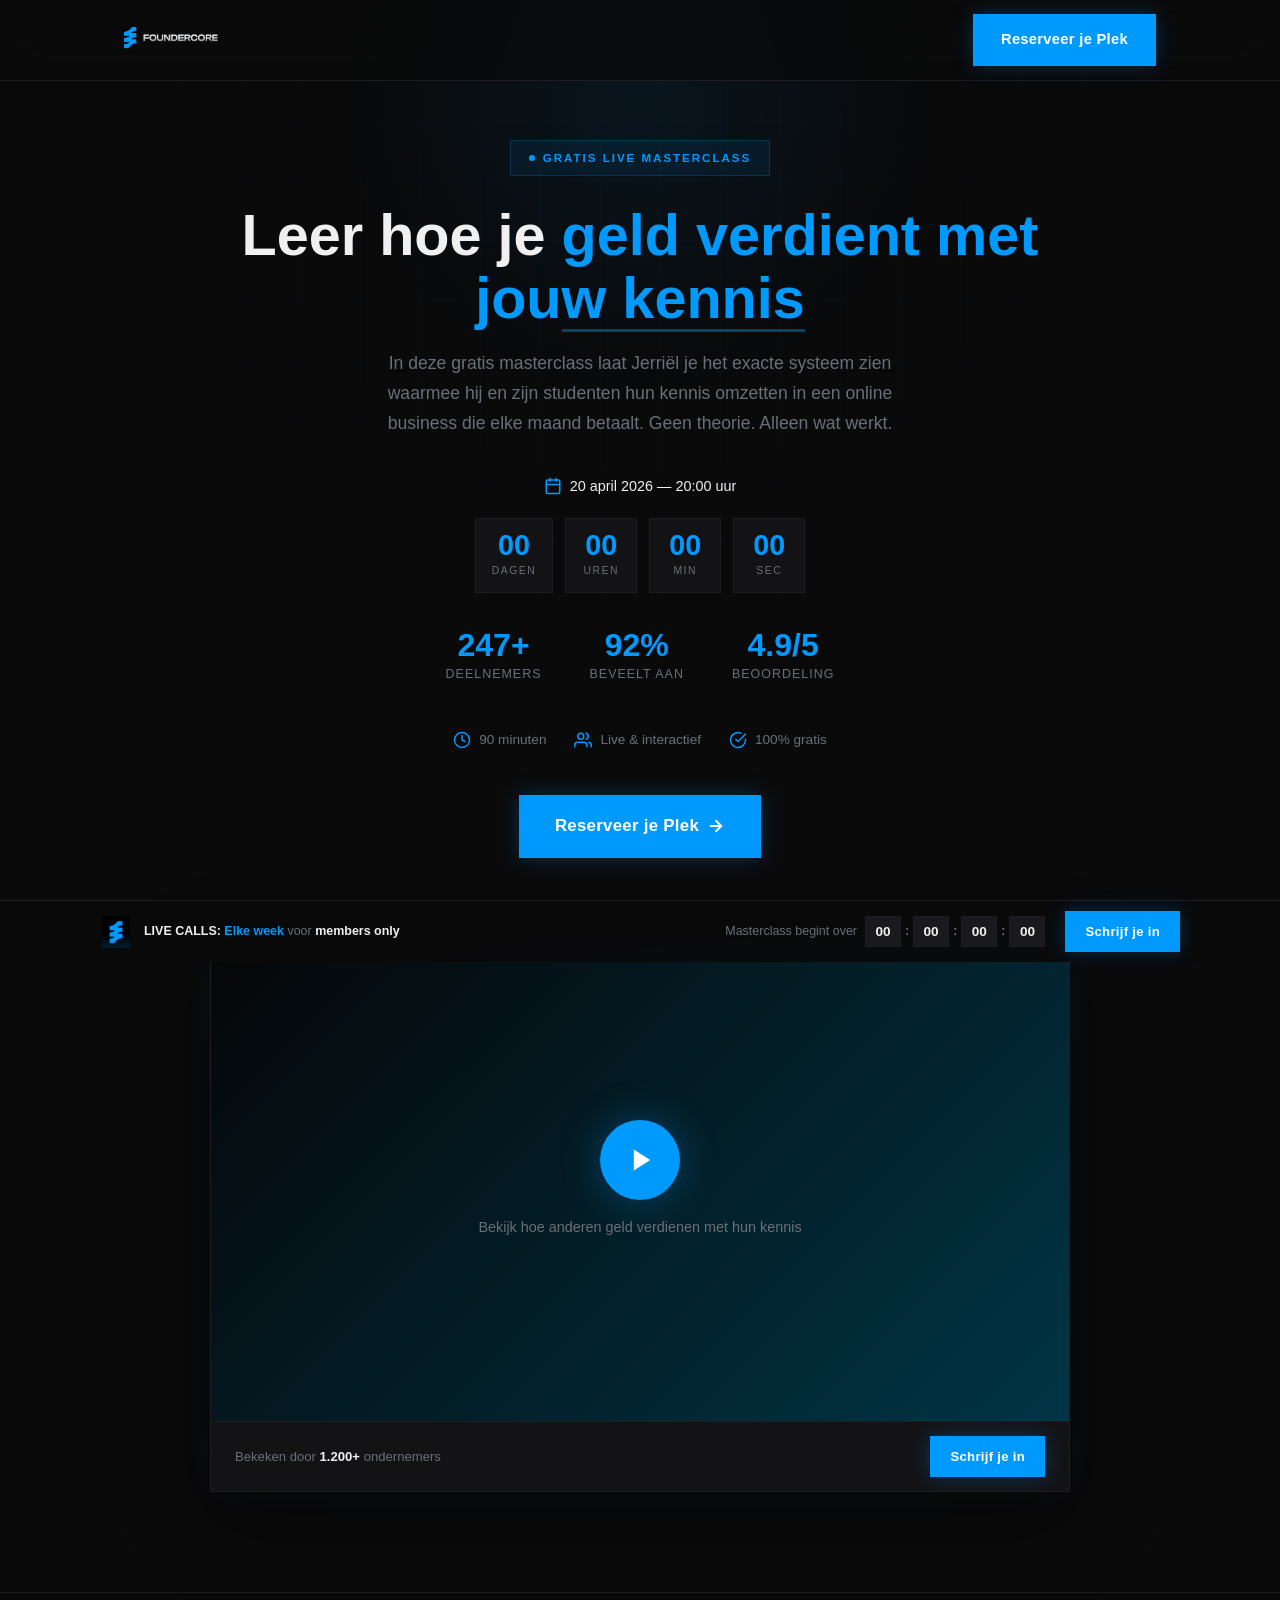
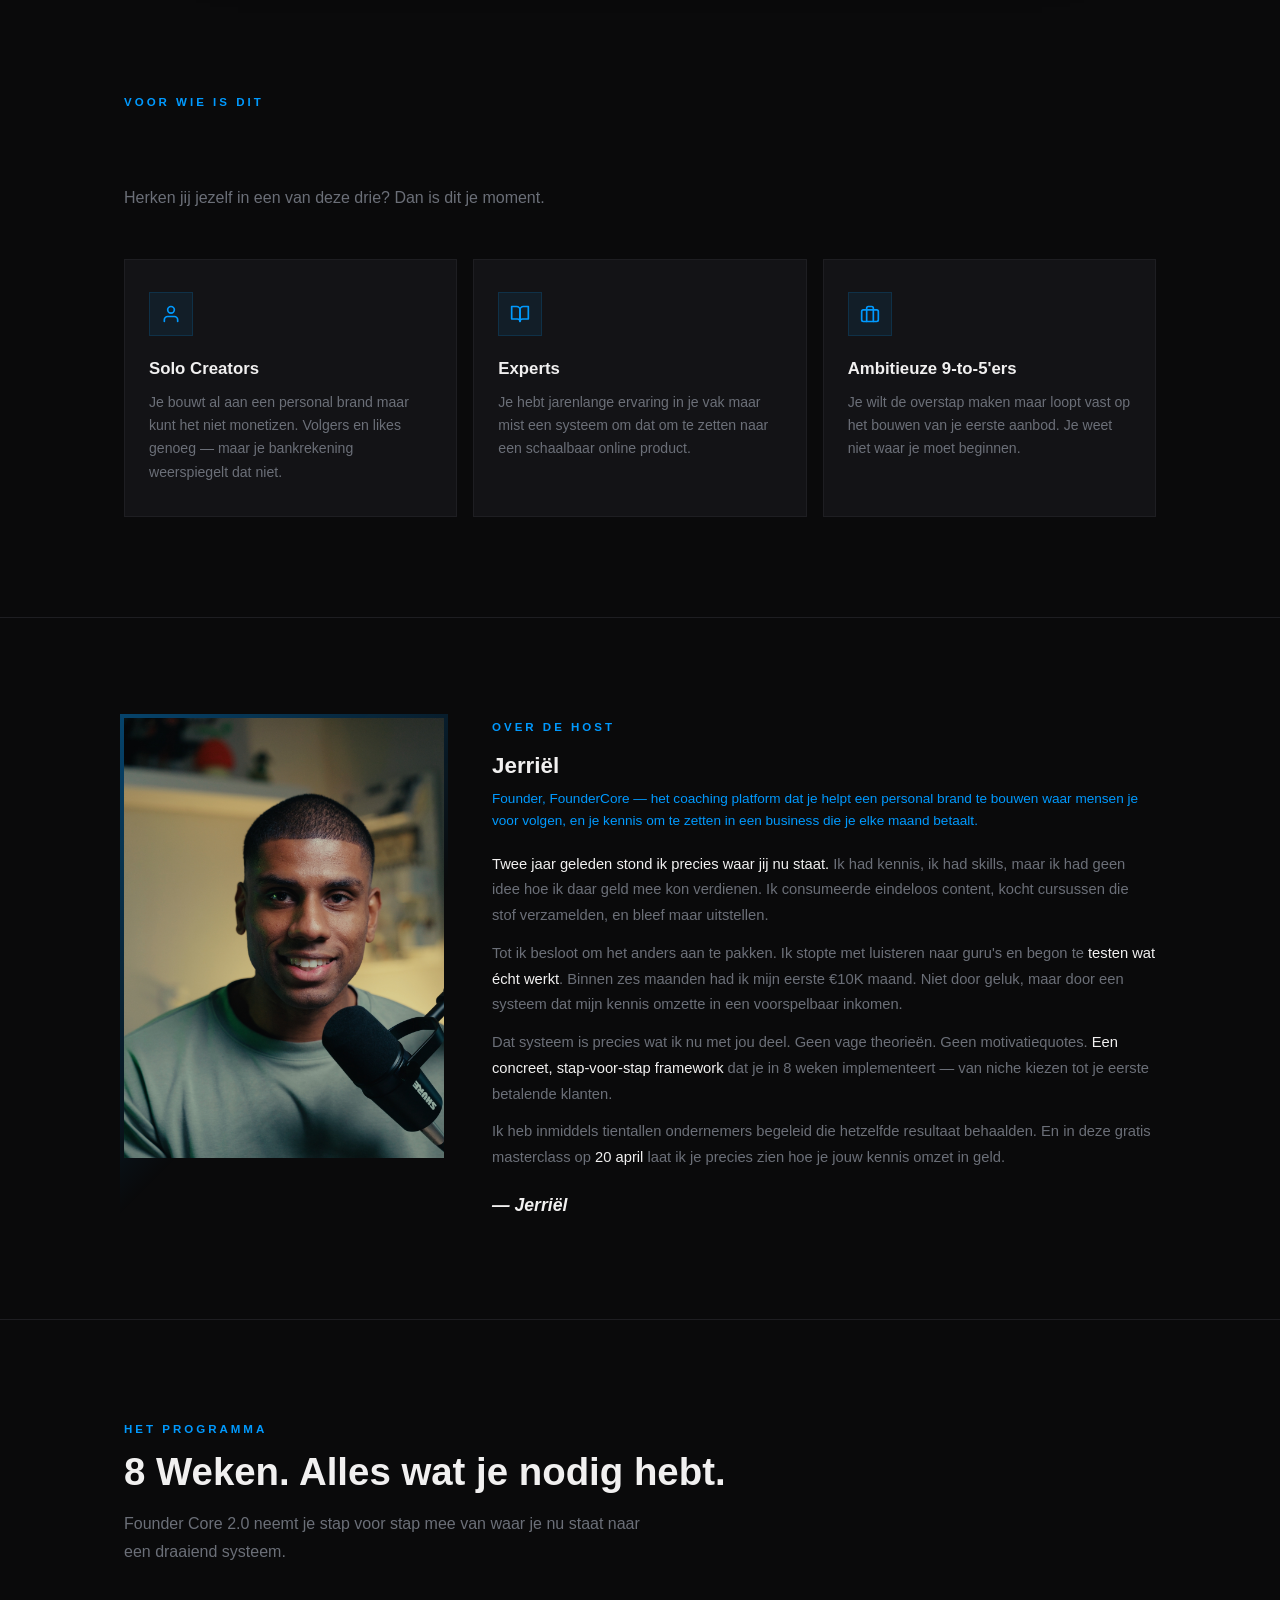
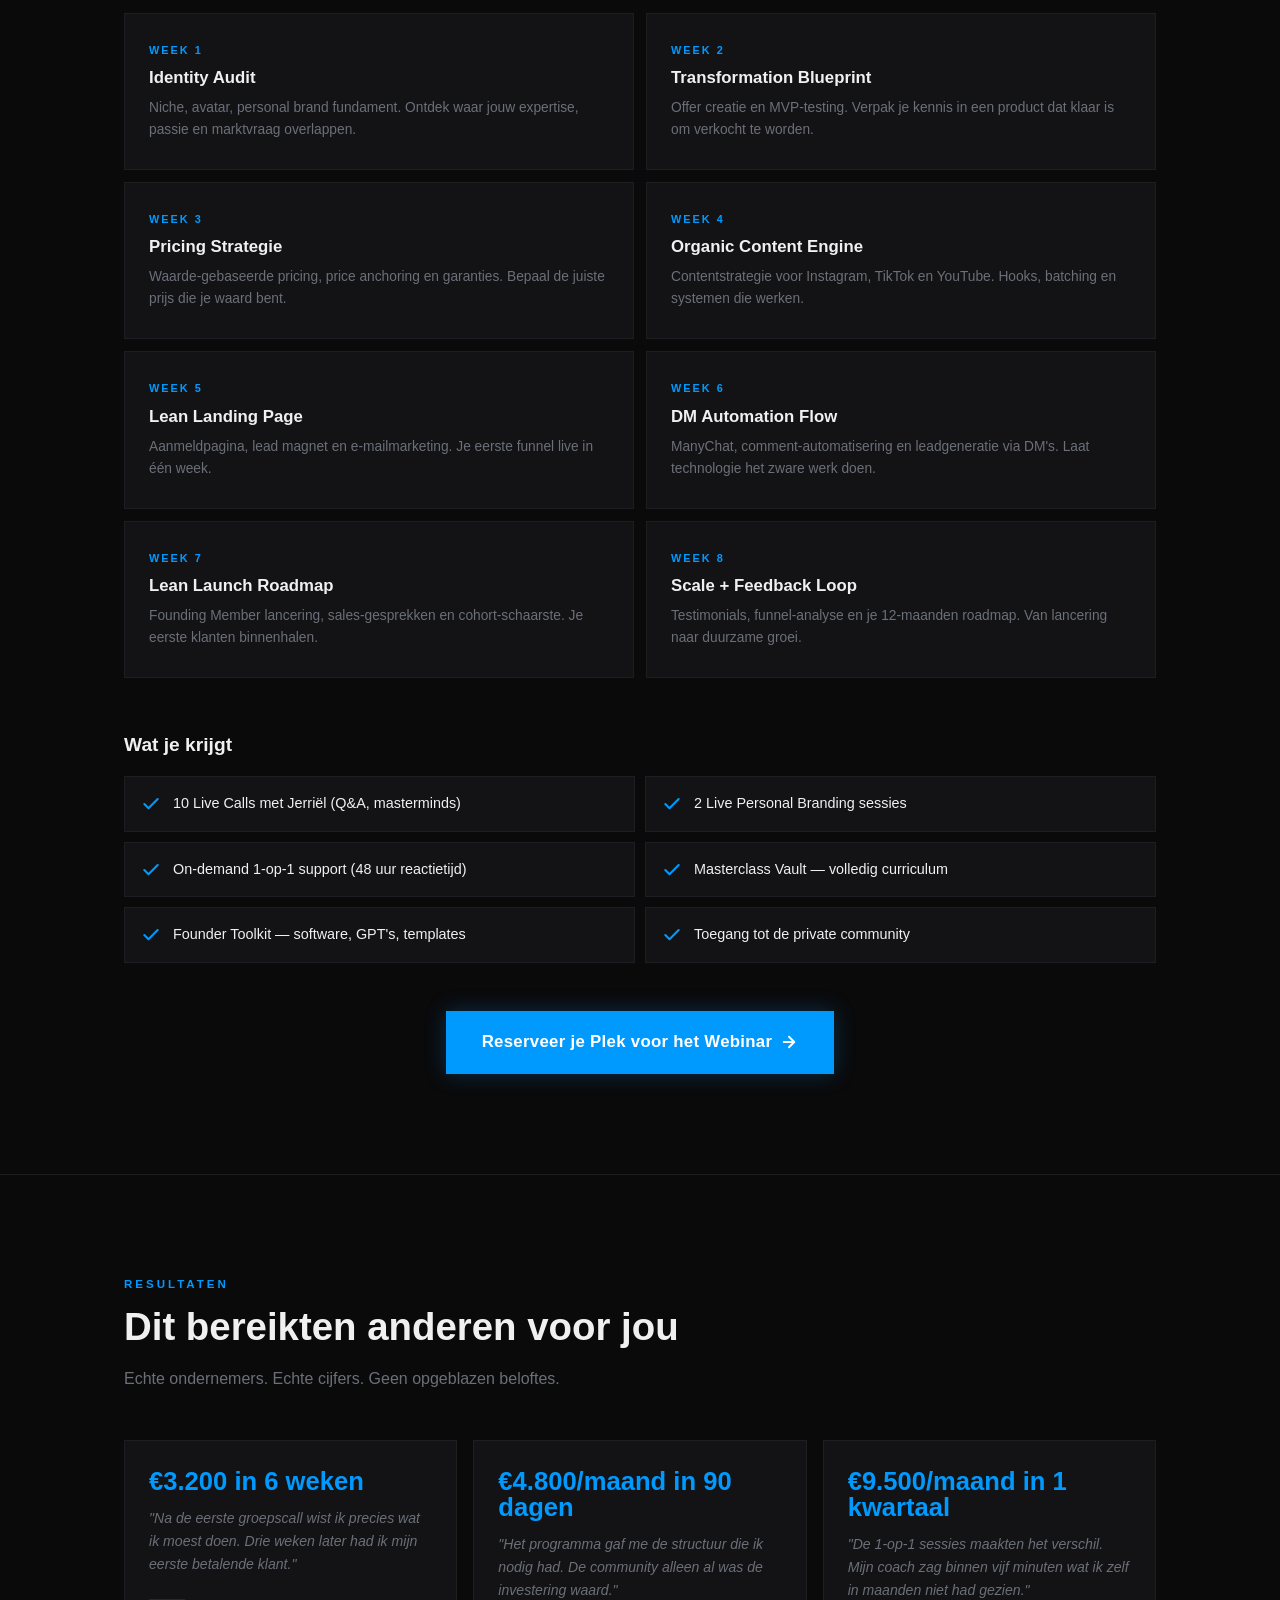
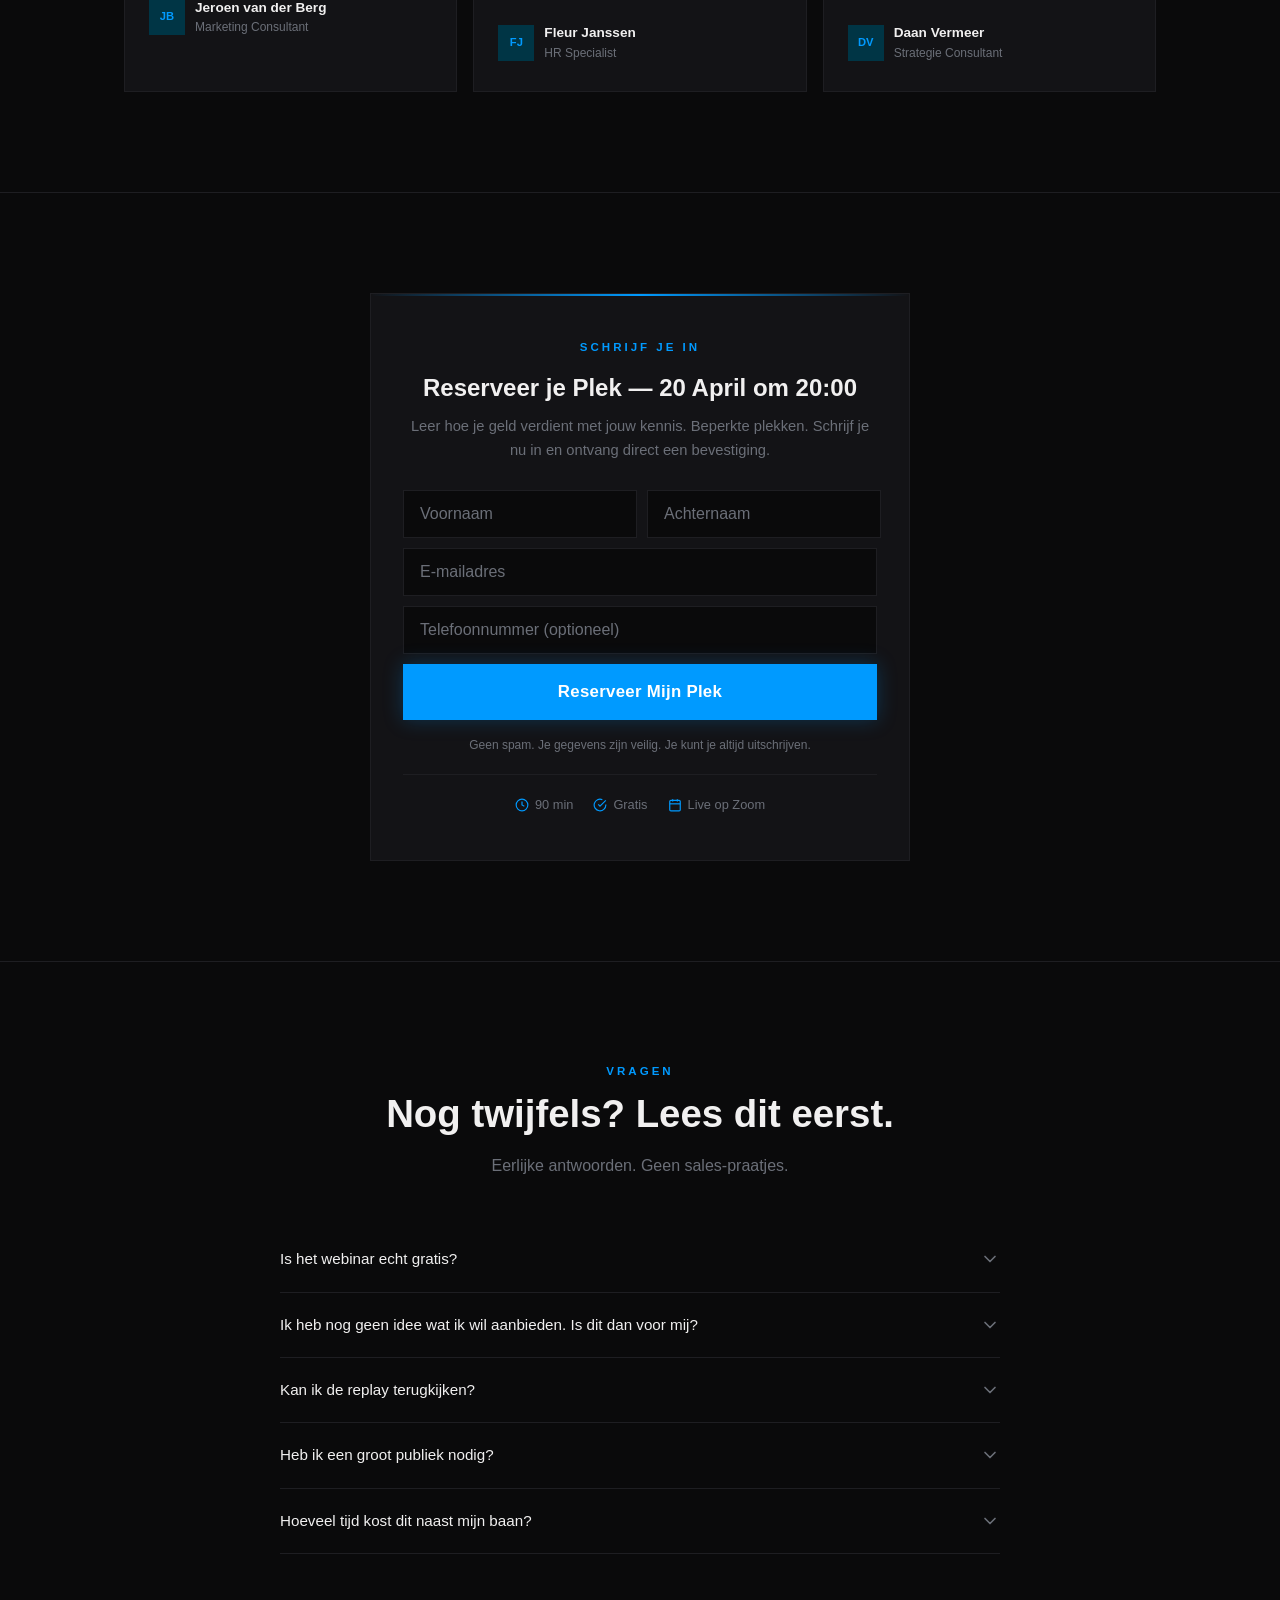
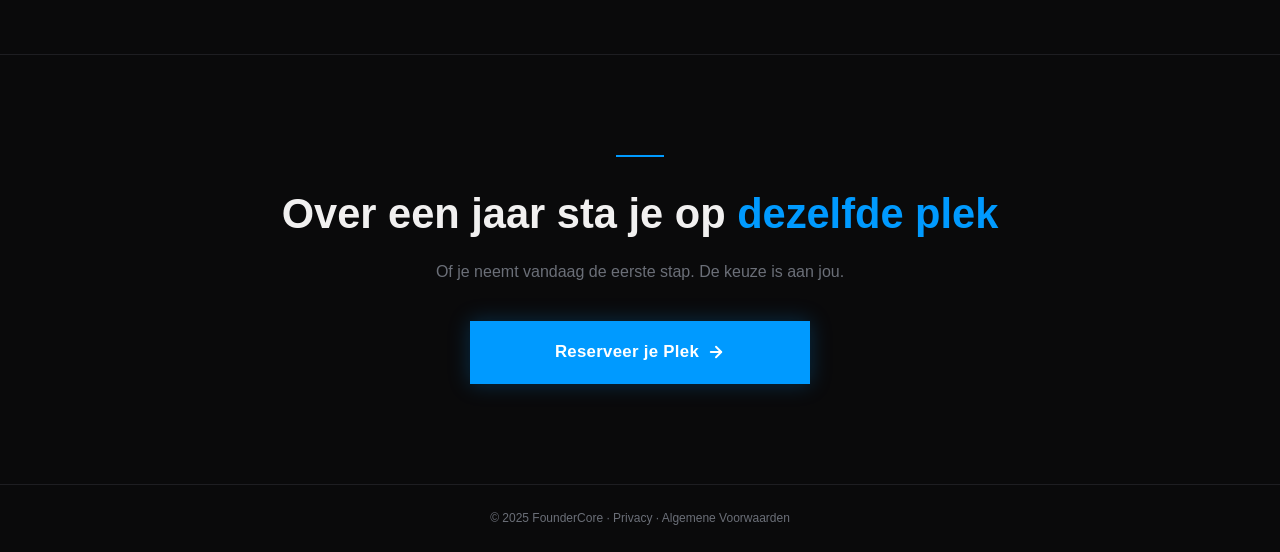
==== commit 79c785ea: "Add countdown to April 20, sticky member bar, masterclass messaging, date references" ====
--- a/index.html
+++ b/index.html
@@ -3,8 +3,8 @@
 <head>
   <meta charset="UTF-8">
   <meta name="viewport" content="width=device-width, initial-scale=1.0">
-  <title>FounderCore — Gratis Masterclass: Bouw een Personal Brand die Verkoopt</title>
-  <meta name="description" content="Leer in 90 minuten hoe je jouw kennis omzet in een winstgevend online business. Gratis live webinar door Jerriël.">
+  <title>FounderCore — Gratis Masterclass: Verdien Geld met Jouw Kennis</title>
+  <meta name="description" content="Gratis masterclass op 20 april: leer hoe je jouw kennis omzet in een online business die je elke maand betaalt. Door Jerriël, founder van FounderCore.">
 
   <!-- Clash Display from Fontshare -->
   <link href="https://api.fontshare.com/v2/css?f[]=clash-display@200,300,400,500,600,700&display=swap" rel="stylesheet">
@@ -983,6 +983,178 @@
     }
 
     .line-accent--center { margin-left: auto; margin-right: auto; }
+
+    /* ========================================
+       COUNTDOWN
+       ======================================== */
+    .countdown {
+      display: flex;
+      gap: 12px;
+      justify-content: center;
+      margin-bottom: 36px;
+    }
+
+    .countdown__block {
+      background: var(--color-bg-card);
+      border: 1px solid var(--color-border);
+      padding: 12px 16px;
+      min-width: 72px;
+      text-align: center;
+    }
+
+    .countdown__number {
+      font-size: 1.8rem;
+      font-weight: 700;
+      color: var(--color-primary);
+      line-height: 1;
+      font-variant-numeric: tabular-nums;
+    }
+
+    .countdown__label {
+      font-size: 0.65rem;
+      color: var(--color-text-muted);
+      text-transform: uppercase;
+      letter-spacing: 1.5px;
+      margin-top: 4px;
+    }
+
+    /* ========================================
+       STICKY MEMBER BAR
+       ======================================== */
+    .member-bar {
+      position: fixed;
+      bottom: 0;
+      left: 0;
+      right: 0;
+      z-index: 95;
+      background: rgba(10, 10, 11, 0.95);
+      backdrop-filter: blur(16px);
+      -webkit-backdrop-filter: blur(16px);
+      border-top: 1px solid var(--color-border);
+      padding: 10px 24px;
+      transform: translateY(100%);
+      transition: transform 0.5s cubic-bezier(0.16, 1, 0.3, 1);
+    }
+
+    .member-bar.visible {
+      transform: translateY(0);
+    }
+
+    .member-bar__inner {
+      max-width: var(--max-width);
+      margin: 0 auto;
+      display: flex;
+      align-items: center;
+      justify-content: space-between;
+      gap: 16px;
+    }
+
+    .member-bar__left {
+      display: flex;
+      align-items: center;
+      gap: 12px;
+    }
+
+    .member-bar__icon {
+      width: 32px;
+      height: 32px;
+      flex-shrink: 0;
+    }
+
+    .member-bar__icon img {
+      width: 100%;
+      height: 100%;
+      object-fit: contain;
+    }
+
+    .member-bar__text {
+      font-size: 0.78rem;
+      color: var(--color-text-muted);
+      line-height: 1.4;
+    }
+
+    .member-bar__text strong {
+      color: var(--color-text);
+      font-weight: 600;
+    }
+
+    .member-bar__highlight {
+      color: var(--color-primary);
+      font-weight: 600;
+    }
+
+    .member-bar__right {
+      display: flex;
+      align-items: center;
+      gap: 20px;
+      flex-shrink: 0;
+    }
+
+    .member-bar__countdown {
+      display: none;
+      align-items: center;
+      gap: 8px;
+      font-size: 0.78rem;
+      color: var(--color-text-muted);
+    }
+
+    @media (min-width: 640px) {
+      .member-bar__countdown { display: flex; }
+    }
+
+    .member-bar__countdown-label {
+      white-space: nowrap;
+    }
+
+    .member-bar__countdown-numbers {
+      display: flex;
+      gap: 4px;
+    }
+
+    .member-bar__cd-block {
+      background: var(--color-bg-elevated);
+      border: 1px solid var(--color-border);
+      padding: 4px 8px;
+      font-size: 0.85rem;
+      font-weight: 700;
+      color: var(--color-text);
+      min-width: 36px;
+      text-align: center;
+      font-variant-numeric: tabular-nums;
+    }
+
+    .member-bar__cd-sep {
+      color: var(--color-text-muted);
+      font-weight: 700;
+      line-height: 1;
+      align-self: center;
+    }
+
+    .member-bar .btn {
+      padding: 10px 20px;
+      font-size: 0.82rem;
+      white-space: nowrap;
+    }
+
+    /* Hide default sticky CTA when member bar is showing */
+    @media (max-width: 639px) {
+      .sticky-cta { display: none !important; }
+    }
+
+    /* Date badge in hero */
+    .hero__date {
+      display: inline-flex;
+      align-items: center;
+      gap: 8px;
+      font-size: 0.9rem;
+      color: var(--color-text);
+      margin-bottom: 20px;
+      font-weight: 500;
+    }
+
+    .hero__date-icon {
+      color: var(--color-primary);
+    }
   </style>
 </head>
 <body>
@@ -1010,16 +1182,41 @@
     <div class="container">
       <div class="hero__badge reveal">
         <span class="hero__badge-dot"></span>
-        Live Masterclass
+        Gratis Live Masterclass
       </div>
 
       <h1 class="hero__title reveal reveal-delay-1">
-        Verander jouw kennis in een <span>winstgevend online business</span>
+        Leer hoe je <span>geld verdient met jouw kennis</span>
       </h1>
 
       <p class="hero__sub reveal reveal-delay-2">
-        In 90 minuten laat Jerri&euml;l je het exacte framework zien waarmee hij en zijn studenten van expertise naar een schaalbaar inkomen gingen. Geen theorie. Alleen wat werkt.
+        In deze gratis masterclass laat Jerri&euml;l je het exacte systeem zien waarmee hij en zijn studenten hun kennis omzetten in een online business die elke maand betaalt. Geen theorie. Alleen wat werkt.
       </p>
+
+      <div class="hero__date reveal reveal-delay-2">
+        <svg class="hero__date-icon" width="18" height="18" viewBox="0 0 24 24" fill="none" stroke="currentColor" stroke-width="2" stroke-linecap="round" stroke-linejoin="round"><rect x="3" y="4" width="18" height="18" rx="2" ry="2"/><line x1="16" y1="2" x2="16" y2="6"/><line x1="8" y1="2" x2="8" y2="6"/><line x1="3" y1="10" x2="21" y2="10"/></svg>
+        20 april 2026 &mdash; 20:00 uur
+      </div>
+
+      <!-- Countdown -->
+      <div class="countdown reveal reveal-delay-3" id="heroCountdown">
+        <div class="countdown__block">
+          <div class="countdown__number" id="cd-days">00</div>
+          <div class="countdown__label">Dagen</div>
+        </div>
+        <div class="countdown__block">
+          <div class="countdown__number" id="cd-hours">00</div>
+          <div class="countdown__label">Uren</div>
+        </div>
+        <div class="countdown__block">
+          <div class="countdown__number" id="cd-minutes">00</div>
+          <div class="countdown__label">Min</div>
+        </div>
+        <div class="countdown__block">
+          <div class="countdown__number" id="cd-seconds">00</div>
+          <div class="countdown__label">Sec</div>
+        </div>
+      </div>
 
       <div class="hero__stats reveal reveal-delay-3">
         <div class="hero__stat">
@@ -1069,7 +1266,7 @@
             <div class="vsl__play-btn">
               <svg viewBox="0 0 24 24"><polygon points="5,3 19,12 5,21"/></svg>
             </div>
-            <span class="vsl__play-label">Bekijk de introductie (4 min)</span>
+            <span class="vsl__play-label">Bekijk hoe anderen geld verdienen met hun kennis</span>
           </div>
         </div>
         <div class="vsl__bar">
@@ -1127,18 +1324,18 @@
         <div class="about__text reveal-right">
           <div class="section-label">Over de host</div>
           <h3>Jerri&euml;l</h3>
-          <div class="about__role">Founder, FounderCore</div>
+          <div class="about__role">Founder, FounderCore — het coaching platform dat je helpt een personal brand te bouwen waar mensen je voor volgen, en je kennis om te zetten in een business die je elke maand betaalt.</div>
           <p>
-            <strong>Twee jaar geleden stond ik precies waar jij nu staat.</strong> Ik had kennis, ik had skills, maar ik had geen idee hoe ik daar een inkomen van kon maken. Ik consumeerde eindeloos content, kocht cursussen die stof verzamelden, en bleef maar uitstellen.
+            <strong>Twee jaar geleden stond ik precies waar jij nu staat.</strong> Ik had kennis, ik had skills, maar ik had geen idee hoe ik daar geld mee kon verdienen. Ik consumeerde eindeloos content, kocht cursussen die stof verzamelden, en bleef maar uitstellen.
           </p>
           <p>
-            Tot ik besloot om het anders aan te pakken. Ik stopte met luisteren naar guru's en begon te <strong>testen wat &eacute;cht werkt</strong>. Binnen zes maanden had ik mijn eerste &euro;10K maand. Niet door geluk, maar door een systeem.
+            Tot ik besloot om het anders aan te pakken. Ik stopte met luisteren naar guru's en begon te <strong>testen wat &eacute;cht werkt</strong>. Binnen zes maanden had ik mijn eerste &euro;10K maand. Niet door geluk, maar door een systeem dat mijn kennis omzette in een voorspelbaar inkomen.
           </p>
           <p>
-            Dat systeem is precies wat ik nu met jou deel. Geen vage theorieën. Geen motivatiequotes. <strong>Een concreet, stap-voor-stap framework</strong> dat je in 8 weken implementeert — van niche kiezen tot je eerste betalende klanten.
+            Dat systeem is precies wat ik nu met jou deel. Geen vage theorie&euml;n. Geen motivatiequotes. <strong>Een concreet, stap-voor-stap framework</strong> dat je in 8 weken implementeert — van niche kiezen tot je eerste betalende klanten.
           </p>
           <p>
-            Ik heb inmiddels tientallen ondernemers begeleid die hetzelfde resultaat behaalden. En in dit gratis webinar laat ik je precies zien hoe.
+            Ik heb inmiddels tientallen ondernemers begeleid die hetzelfde resultaat behaalden. En in deze gratis masterclass op <strong>20 april</strong> laat ik je precies zien hoe je jouw kennis omzet in geld.
           </p>
           <div class="about__signature">— Jerri&euml;l</div>
         </div>
@@ -1291,8 +1488,8 @@
     <div class="container">
       <div class="signup__box reveal-scale" id="signupBox">
         <div class="section-label" style="text-align: center;">Schrijf je in</div>
-        <h2 class="signup__title">Reserveer je Plek voor het Gratis Webinar</h2>
-        <p class="signup__sub">Beperkte plekken. Schrijf je nu in en ontvang direct een bevestiging met de link.</p>
+        <h2 class="signup__title">Reserveer je Plek — 20 April om 20:00</h2>
+        <p class="signup__sub">Leer hoe je geld verdient met jouw kennis. Beperkte plekken. Schrijf je nu in en ontvang direct een bevestiging.</p>
 
         <form class="signup__form" id="signupForm" onsubmit="handleSignup(event)">
           <div class="form-row">
@@ -1421,12 +1618,33 @@
     &copy; 2025 FounderCore &middot; <a href="#">Privacy</a> &middot; <a href="#">Algemene Voorwaarden</a>
   </footer>
 
-  <!-- Sticky mobile CTA -->
-  <div class="sticky-cta" id="stickyCta">
-    <a href="#signup" class="btn btn--primary btn--pulse">
-      Reserveer je Plek
-      <svg width="16" height="16" viewBox="0 0 24 24" fill="none" stroke="currentColor" stroke-width="2.5" stroke-linecap="round" stroke-linejoin="round"><line x1="5" y1="12" x2="19" y2="12"/><polyline points="12 5 19 12 12 19"/></svg>
-    </a>
+  <!-- Sticky Member Bar -->
+  <div class="member-bar" id="memberBar">
+    <div class="member-bar__inner">
+      <div class="member-bar__left">
+        <div class="member-bar__icon">
+          <img src="assets/logo-icon.png" alt="FounderCore">
+        </div>
+        <div class="member-bar__text">
+          <strong>LIVE CALLS:</strong> <span class="member-bar__highlight">Elke week</span> voor <strong>members only</strong>
+        </div>
+      </div>
+      <div class="member-bar__right">
+        <div class="member-bar__countdown">
+          <span class="member-bar__countdown-label">Masterclass begint over</span>
+          <div class="member-bar__countdown-numbers">
+            <span class="member-bar__cd-block" id="bar-days">00</span>
+            <span class="member-bar__cd-sep">:</span>
+            <span class="member-bar__cd-block" id="bar-hours">00</span>
+            <span class="member-bar__cd-sep">:</span>
+            <span class="member-bar__cd-block" id="bar-min">00</span>
+            <span class="member-bar__cd-sep">:</span>
+            <span class="member-bar__cd-block" id="bar-sec">00</span>
+          </div>
+        </div>
+        <a href="#signup" class="btn btn--primary">Schrijf je in</a>
+      </div>
+    </div>
   </div>
 
   <!-- Toast -->
@@ -1488,22 +1706,71 @@
     })();
 
     /* ========================================
-       STICKY MOBILE CTA
+       COUNTDOWN — 20 April 2026, 20:00 Amsterdam
        ======================================== */
     (function() {
-      var sticky = document.getElementById('stickyCta');
+      // Amsterdam is UTC+2 in April (CEST)
+      var targetDate = new Date('2026-04-20T20:00:00+02:00');
+
+      function updateCountdown() {
+        var now = new Date();
+        var diff = targetDate - now;
+
+        if (diff <= 0) {
+          // Event is live or passed
+          document.querySelectorAll('.countdown__number, .member-bar__cd-block').forEach(function(el) {
+            el.textContent = '00';
+          });
+          return;
+        }
+
+        var days = Math.floor(diff / (1000 * 60 * 60 * 24));
+        var hours = Math.floor((diff % (1000 * 60 * 60 * 24)) / (1000 * 60 * 60));
+        var minutes = Math.floor((diff % (1000 * 60 * 60)) / (1000 * 60));
+        var seconds = Math.floor((diff % (1000 * 60)) / 1000);
+
+        function pad(n) { return n < 10 ? '0' + n : n; }
+
+        // Hero countdown
+        var cdDays = document.getElementById('cd-days');
+        var cdHours = document.getElementById('cd-hours');
+        var cdMinutes = document.getElementById('cd-minutes');
+        var cdSeconds = document.getElementById('cd-seconds');
+        if (cdDays) cdDays.textContent = pad(days);
+        if (cdHours) cdHours.textContent = pad(hours);
+        if (cdMinutes) cdMinutes.textContent = pad(minutes);
+        if (cdSeconds) cdSeconds.textContent = pad(seconds);
+
+        // Member bar countdown
+        var barDays = document.getElementById('bar-days');
+        var barHours = document.getElementById('bar-hours');
+        var barMin = document.getElementById('bar-min');
+        var barSec = document.getElementById('bar-sec');
+        if (barDays) barDays.textContent = pad(days);
+        if (barHours) barHours.textContent = pad(hours);
+        if (barMin) barMin.textContent = pad(minutes);
+        if (barSec) barSec.textContent = pad(seconds);
+      }
+
+      updateCountdown();
+      setInterval(updateCountdown, 1000);
+    })();
+
+    /* ========================================
+       STICKY MEMBER BAR
+       ======================================== */
+    (function() {
+      var bar = document.getElementById('memberBar');
       var hero = document.querySelector('.hero');
-      var signup = document.getElementById('signup');
 
       window.addEventListener('scroll', function() {
         var scrollY = window.scrollY;
         var heroBottom = hero.offsetTop + hero.offsetHeight;
-        var signupTop = signup.offsetTop - window.innerHeight;
-
-        if (scrollY > heroBottom && scrollY < signupTop) {
-          sticky.classList.add('visible');
+
+        if (scrollY > heroBottom) {
+          bar.classList.add('visible');
         } else {
-          sticky.classList.remove('visible');
+          bar.classList.remove('visible');
         }
       }, { passive: true });
     })();
@@ -1566,9 +1833,9 @@
       details.style.display = 'none';
       success.style.display = 'block';
 
-      // Hide sticky CTA after signup
-      var sticky = document.getElementById('stickyCta');
-      if (sticky) sticky.style.display = 'none';
+      // Hide member bar after signup
+      var bar = document.getElementById('memberBar');
+      if (bar) bar.style.display = 'none';
     }
 
     function showToast(message, type) {
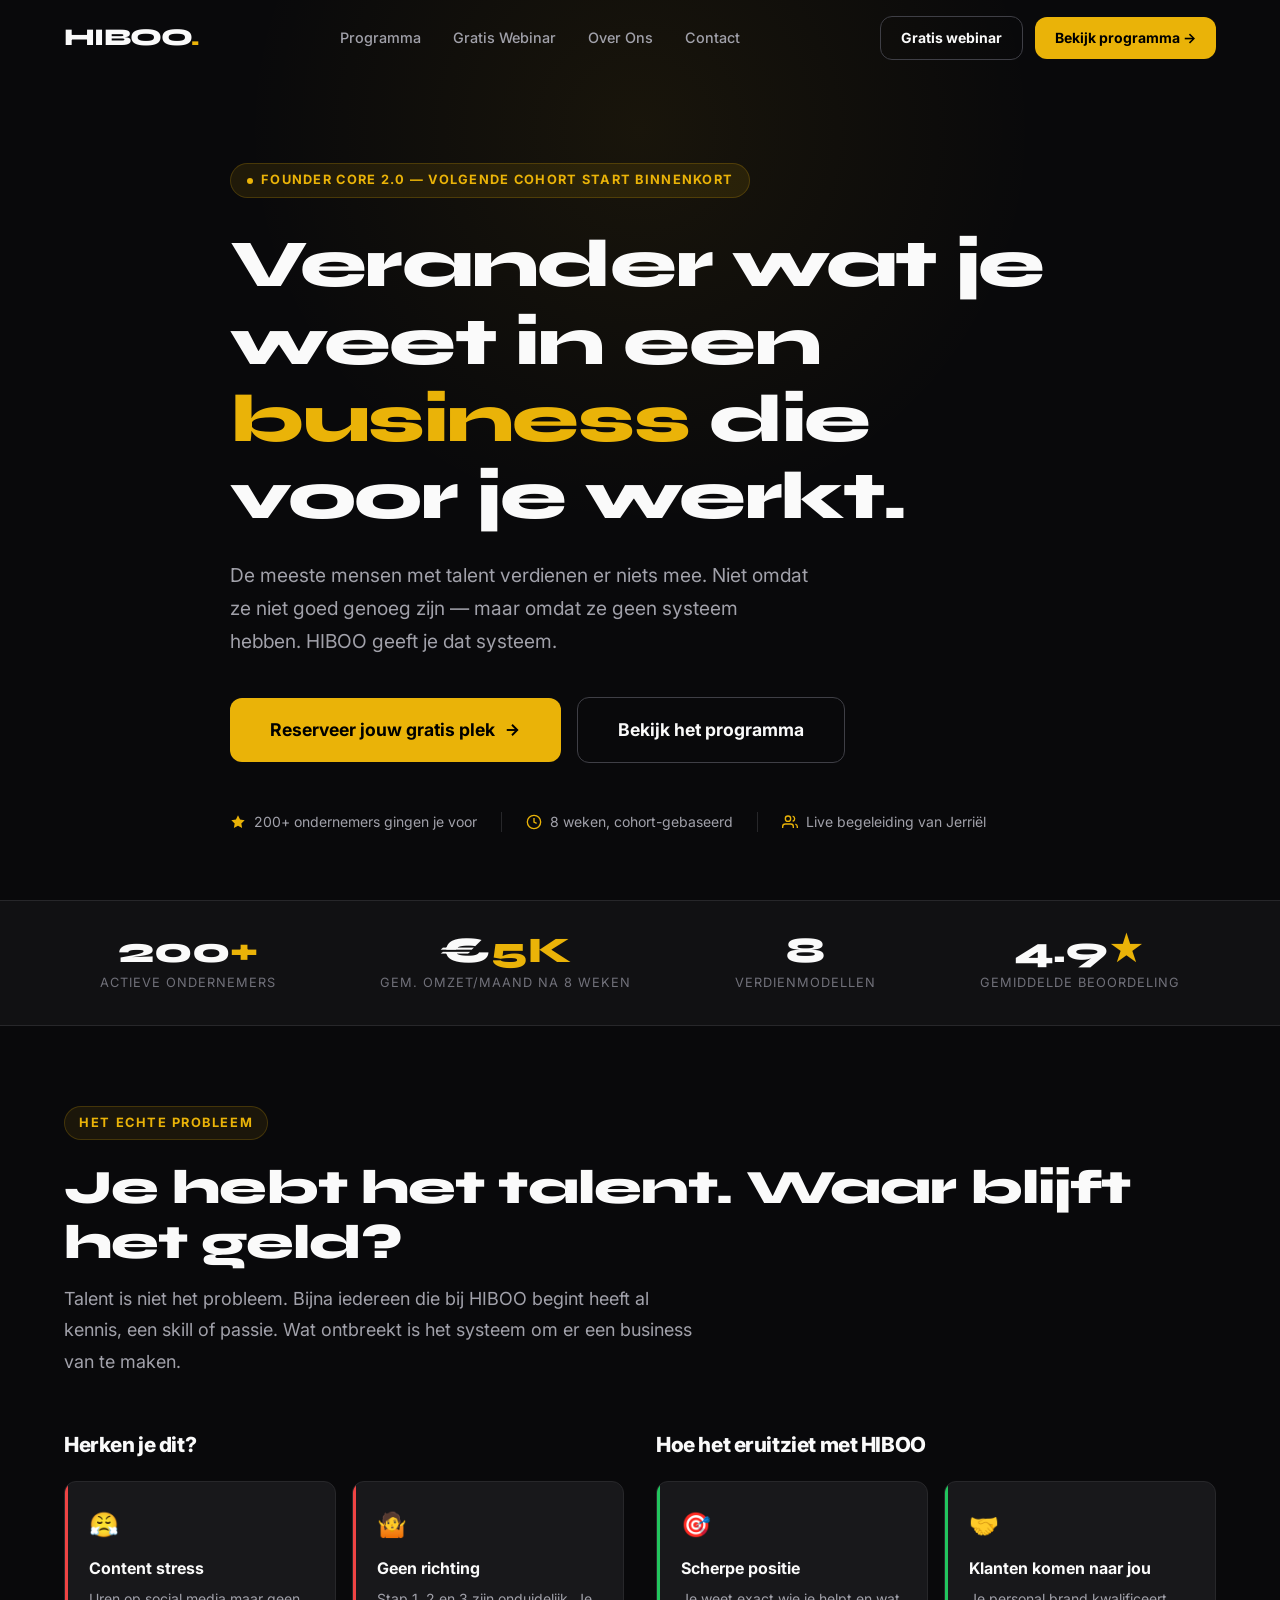
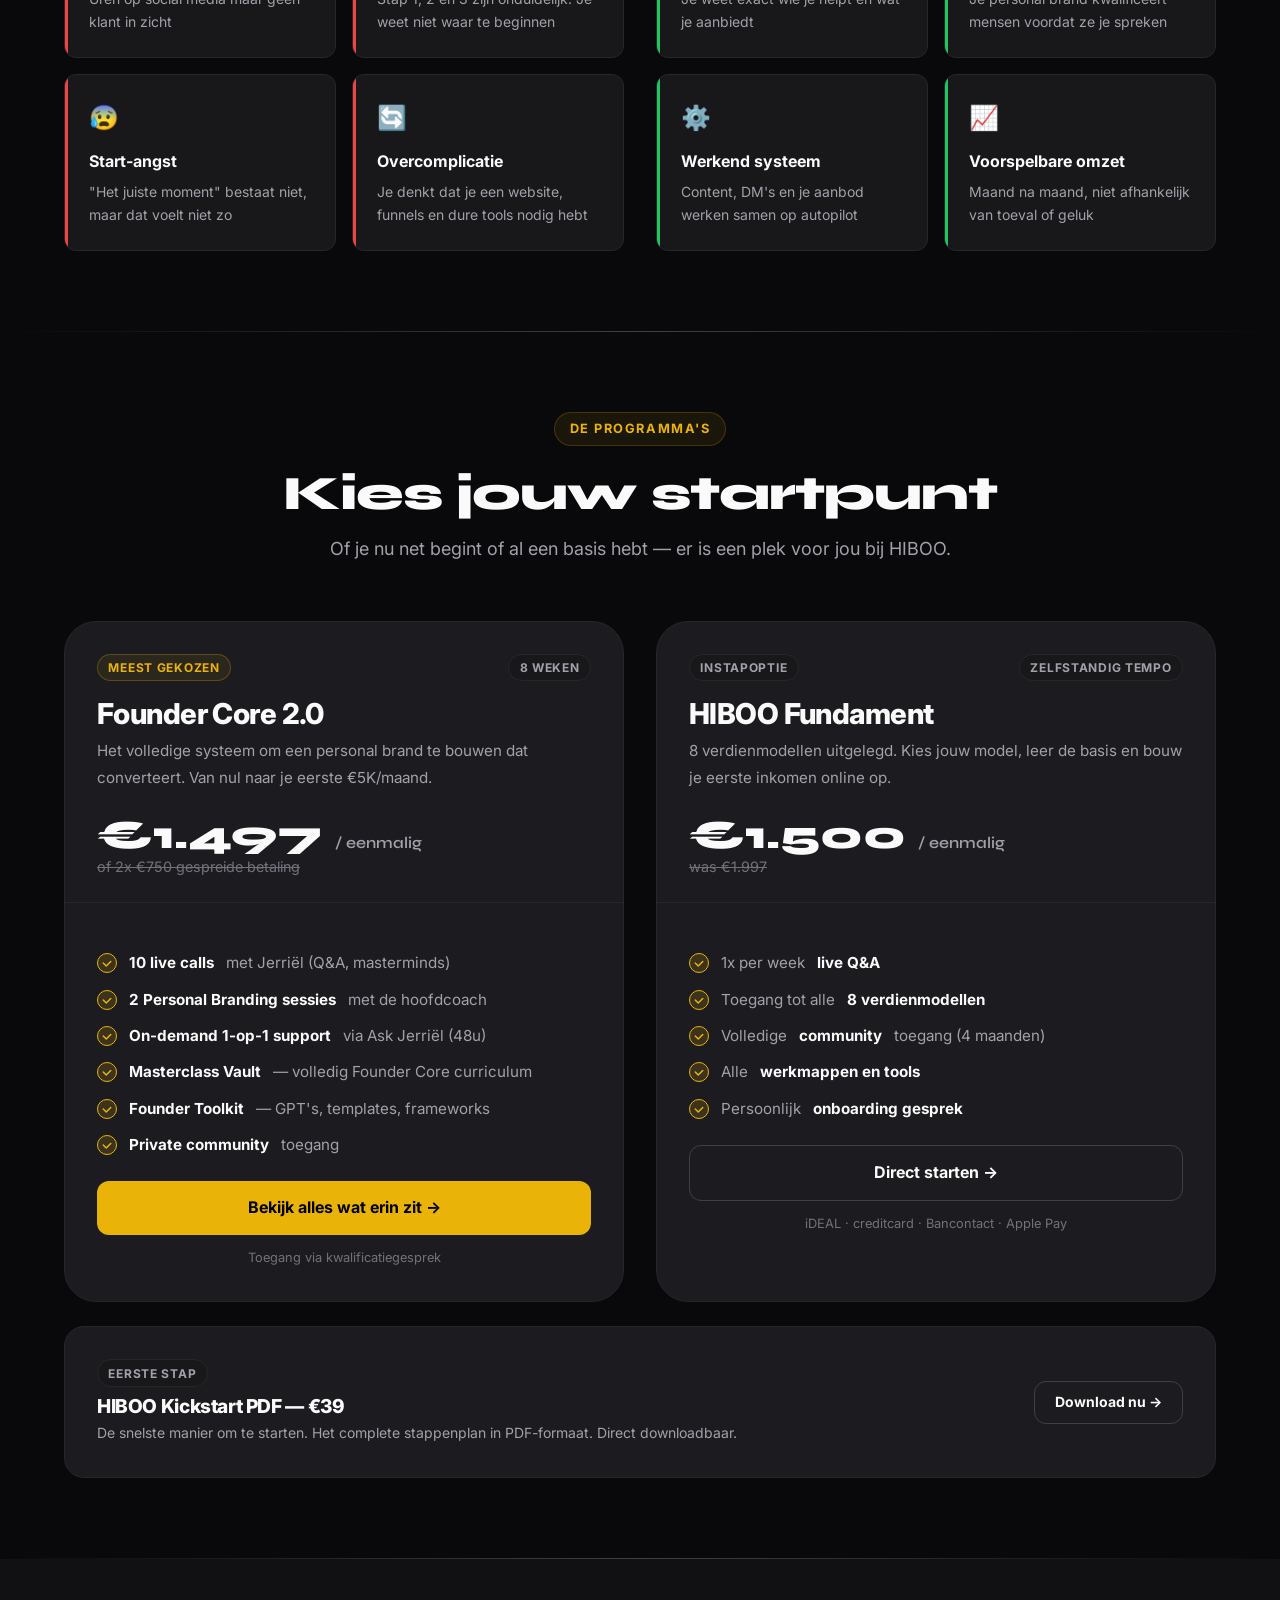
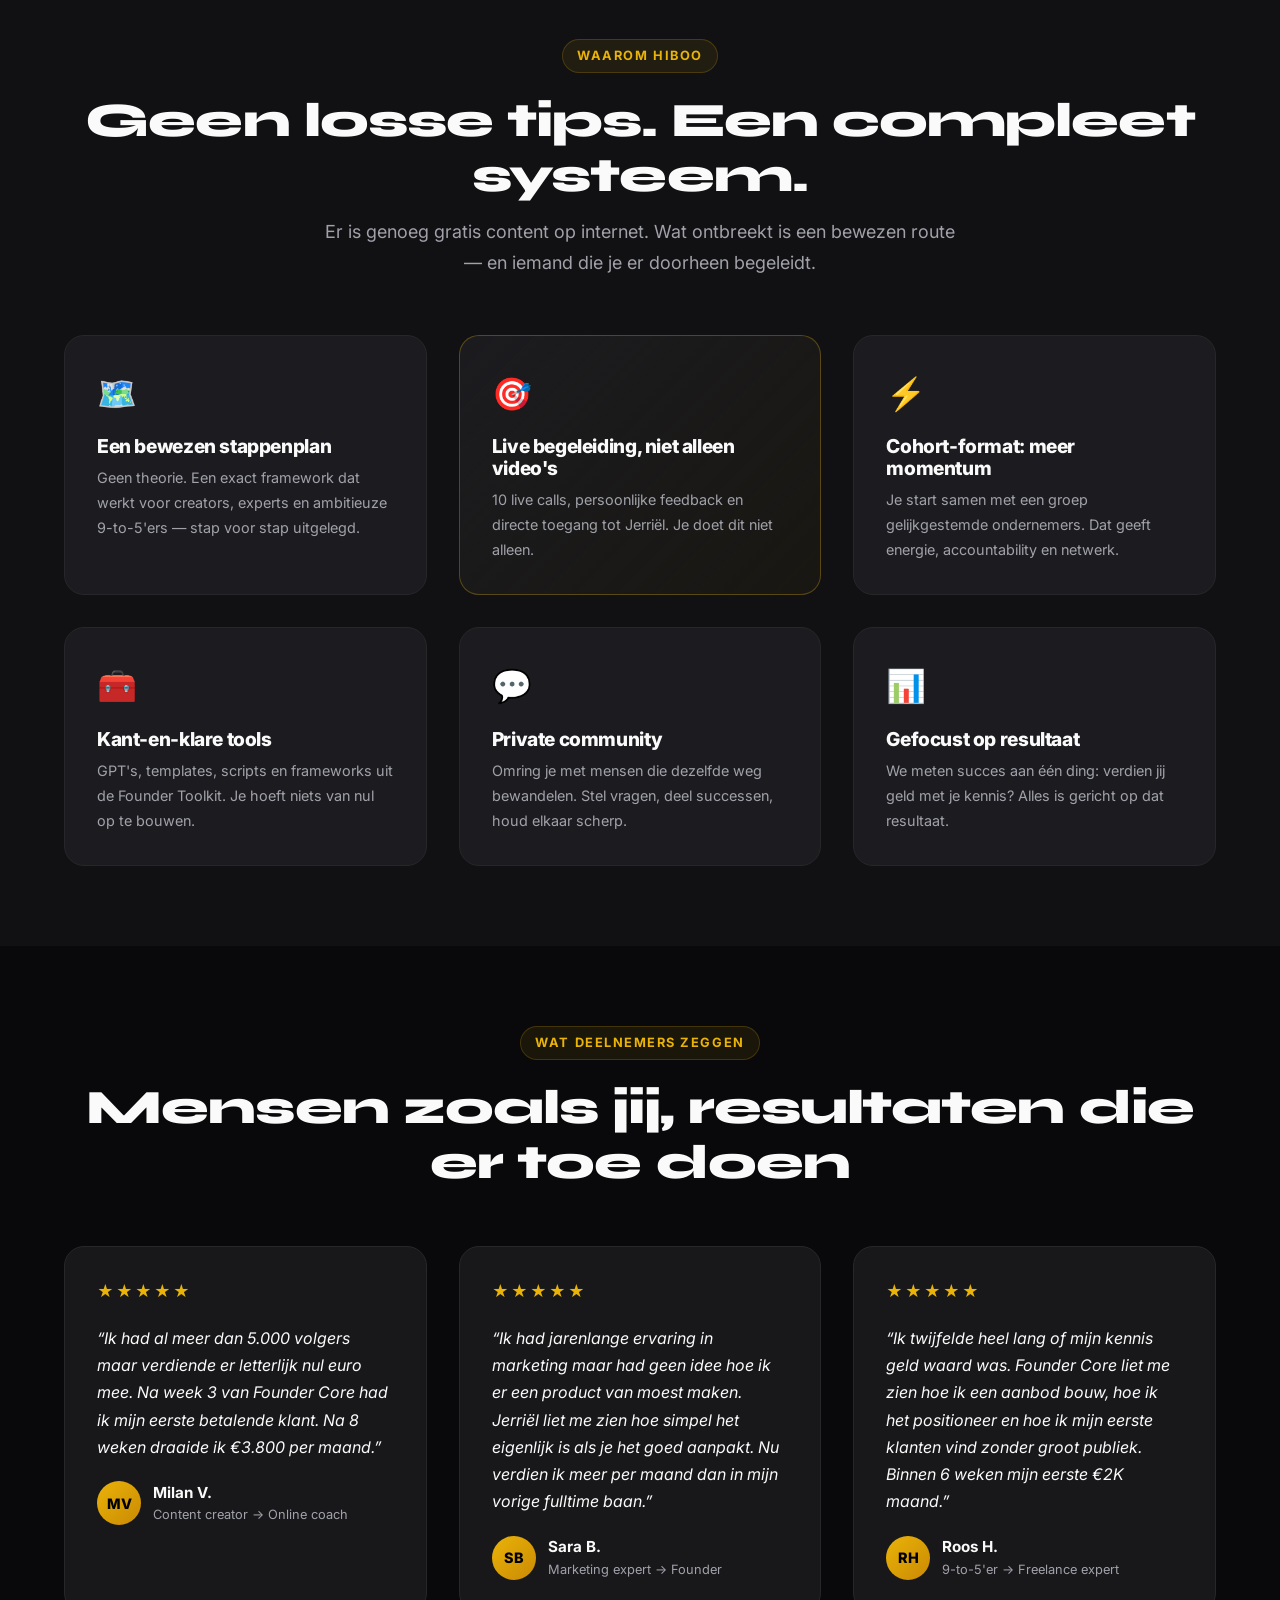
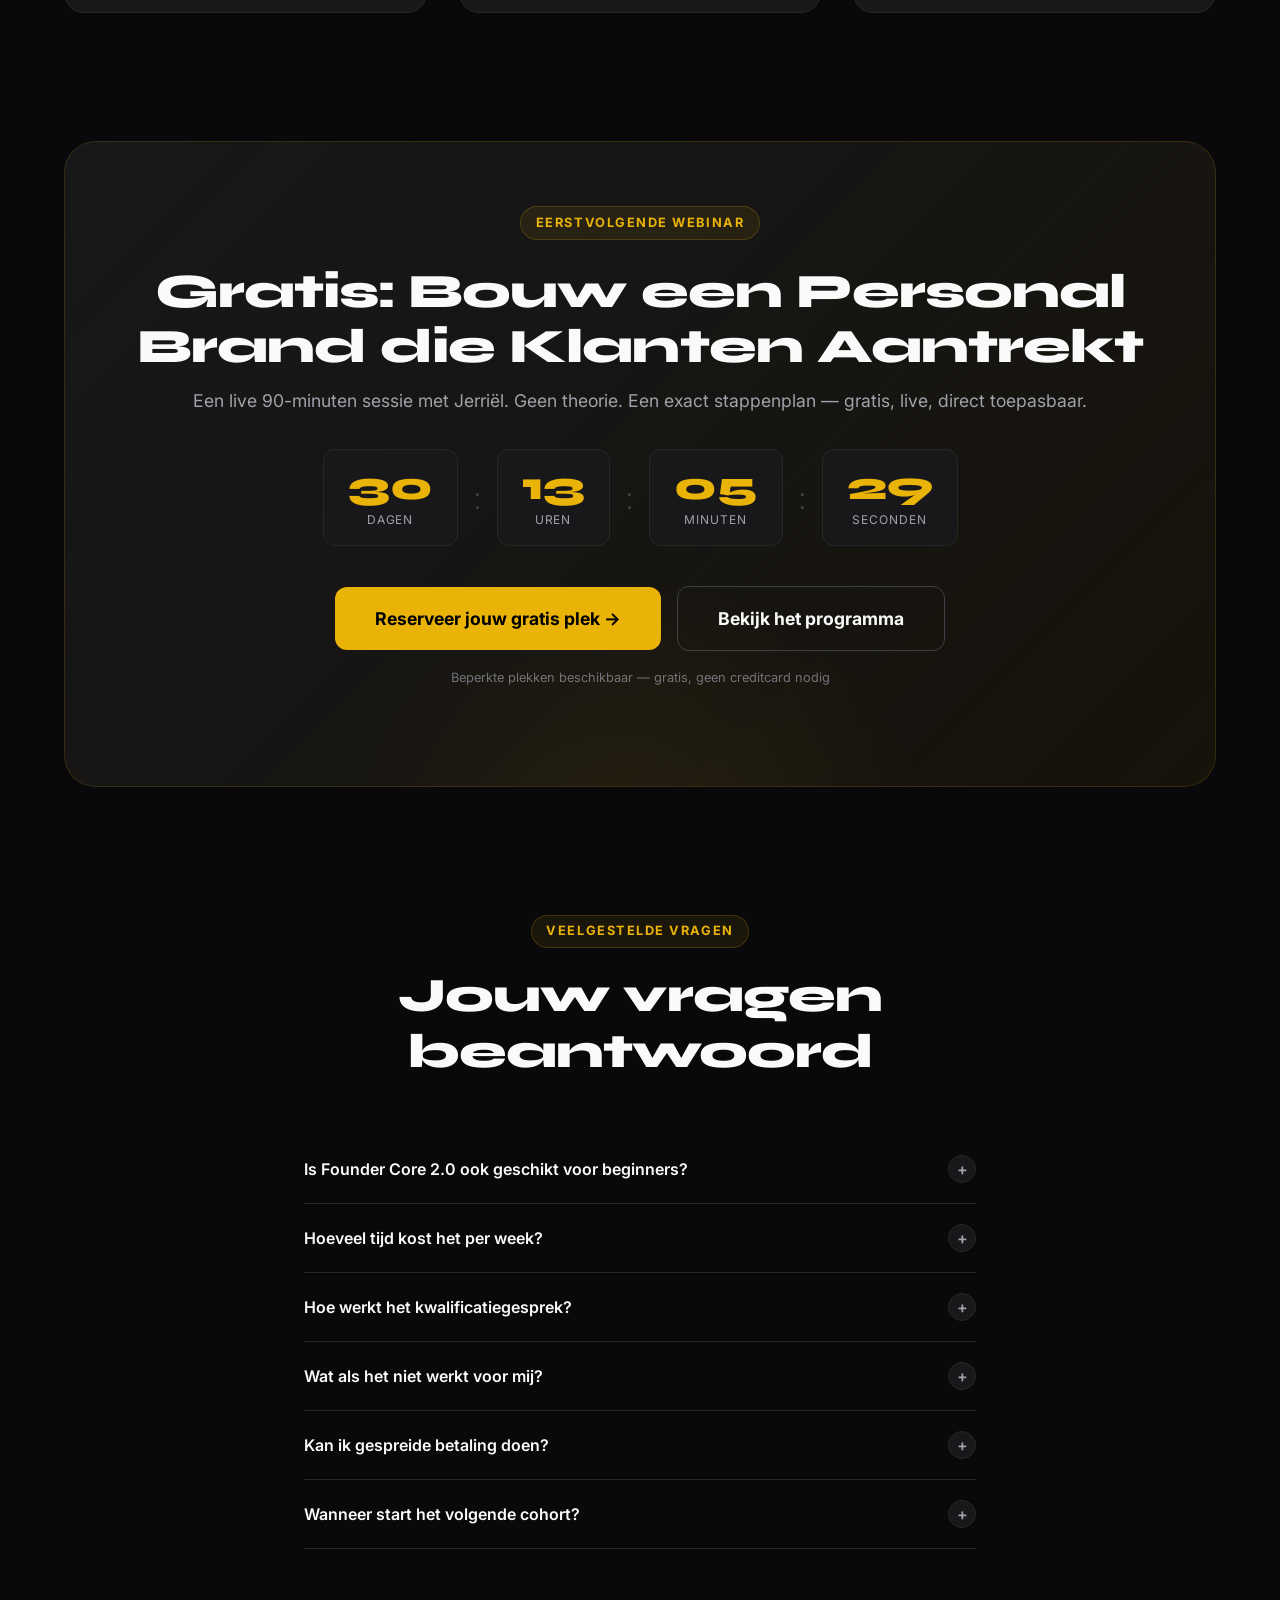
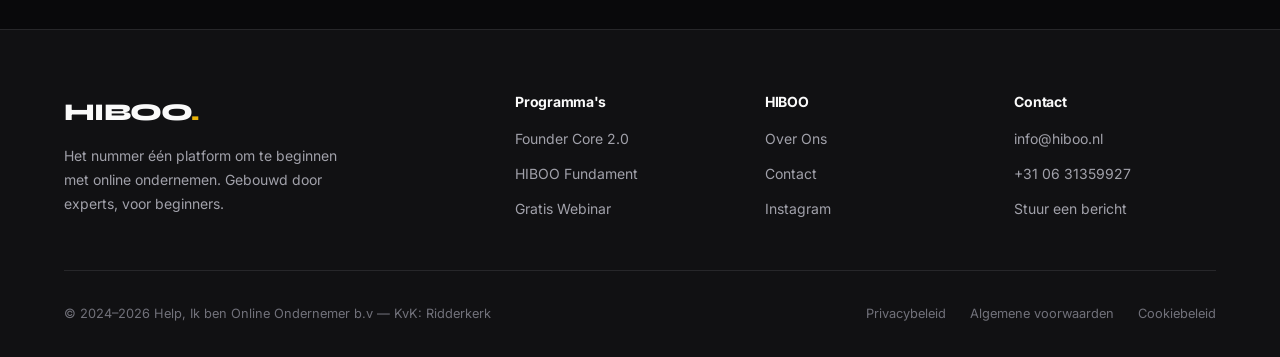
==== commit 4e3bcd28: "Build complete HIBOO.nl website — 100x improvement over Figma site Full multi-page website replacing" ====
--- a/index.html
+++ b/index.html
@@ -3,1880 +3,515 @@
 <head>
   <meta charset="UTF-8">
   <meta name="viewport" content="width=device-width, initial-scale=1.0">
-  <title>FounderCore — Gratis Masterclass: Verdien Geld met Jouw Kennis</title>
-  <meta name="description" content="Gratis masterclass op 20 april: leer hoe je jouw kennis omzet in een online business die je elke maand betaalt. Door Jerriël, founder van FounderCore.">
-
-  <!-- Clash Display from Fontshare -->
-  <link href="https://api.fontshare.com/v2/css?f[]=clash-display@200,300,400,500,600,700&display=swap" rel="stylesheet">
-
-  <style>
-    /* ========================================
-       CSS VARIABLES & RESET
-       ======================================== */
-    :root {
-      --color-bg: #0A0A0B;
-      --color-bg-card: #131316;
-      --color-bg-elevated: #1A1A1E;
-      --color-primary: #009AFF;
-      --color-primary-hover: #0080D6;
-      --color-primary-glow: rgba(0, 154, 255, 0.15);
-      --color-secondary: #003545;
-      --color-text: #F1F0F0;
-      --color-text-muted: #6B6F78;
-      --color-border: #1E1E22;
-      --color-success: #00C853;
-      --color-whatsapp: #25D366;
-      --font-main: 'Clash Display', sans-serif;
-      --max-width: 1080px;
-      --content-width: 720px;
-    }
-
-    *, *::before, *::after { margin: 0; padding: 0; box-sizing: border-box; }
-
-    html { scroll-behavior: smooth; -webkit-text-size-adjust: 100%; }
-
-    body {
-      font-family: var(--font-main);
-      font-weight: 400;
-      background-color: var(--color-bg);
-      color: var(--color-text);
-      line-height: 1.6;
-      font-size: 16px;
-      -webkit-font-smoothing: antialiased;
-      overflow-x: hidden;
-    }
-
-    img { max-width: 100%; display: block; }
-    a { color: var(--color-primary); text-decoration: none; }
-
-    .container {
-      max-width: var(--max-width);
-      margin: 0 auto;
-      padding: 0 24px;
-    }
-
-    /* ========================================
-       SCROLL REVEAL ANIMATIONS
-       ======================================== */
-    .reveal {
-      opacity: 0;
-      transform: translateY(32px);
-      transition: opacity 0.7s cubic-bezier(0.16, 1, 0.3, 1),
-                  transform 0.7s cubic-bezier(0.16, 1, 0.3, 1);
-    }
-
-    .reveal.visible {
-      opacity: 1;
-      transform: translateY(0);
-    }
-
-    .reveal-delay-1 { transition-delay: 0.1s; }
-    .reveal-delay-2 { transition-delay: 0.2s; }
-    .reveal-delay-3 { transition-delay: 0.3s; }
-    .reveal-delay-4 { transition-delay: 0.4s; }
-
-    /* Reveal from left/right */
-    .reveal-left {
-      opacity: 0;
-      transform: translateX(-40px);
-      transition: opacity 0.7s cubic-bezier(0.16, 1, 0.3, 1),
-                  transform 0.7s cubic-bezier(0.16, 1, 0.3, 1);
-    }
-    .reveal-right {
-      opacity: 0;
-      transform: translateX(40px);
-      transition: opacity 0.7s cubic-bezier(0.16, 1, 0.3, 1),
-                  transform 0.7s cubic-bezier(0.16, 1, 0.3, 1);
-    }
-    .reveal-left.visible, .reveal-right.visible {
-      opacity: 1;
-      transform: translateX(0);
-    }
-
-    /* Scale in */
-    .reveal-scale {
-      opacity: 0;
-      transform: scale(0.92);
-      transition: opacity 0.6s ease, transform 0.6s cubic-bezier(0.16, 1, 0.3, 1);
-    }
-    .reveal-scale.visible {
-      opacity: 1;
-      transform: scale(1);
-    }
-
-    /* ========================================
-       ANIMATED GRID BACKGROUND
-       ======================================== */
-    .grid-bg {
-      position: fixed;
-      inset: 0;
-      z-index: 0;
-      pointer-events: none;
-      background-image:
-        linear-gradient(rgba(0, 154, 255, 0.03) 1px, transparent 1px),
-        linear-gradient(90deg, rgba(0, 154, 255, 0.03) 1px, transparent 1px);
-      background-size: 60px 60px;
-      mask-image: radial-gradient(ellipse 60% 50% at 50% 30%, black 20%, transparent 100%);
-      -webkit-mask-image: radial-gradient(ellipse 60% 50% at 50% 30%, black 20%, transparent 100%);
-    }
-
-    /* Glow orb */
-    .glow-orb {
-      position: fixed;
-      width: 600px;
-      height: 600px;
-      border-radius: 50%;
-      background: radial-gradient(circle, rgba(0, 154, 255, 0.08), transparent 70%);
-      top: -200px;
-      left: 50%;
-      transform: translateX(-50%);
-      z-index: 0;
-      pointer-events: none;
-      animation: orb-float 8s ease-in-out infinite;
-    }
-
-    @keyframes orb-float {
-      0%, 100% { transform: translateX(-50%) translateY(0); }
-      50% { transform: translateX(-50%) translateY(20px); }
-    }
-
-    /* ========================================
-       HEADER
-       ======================================== */
-    .header {
-      position: fixed;
-      top: 0;
-      left: 0;
-      right: 0;
-      z-index: 100;
-      background: rgba(10, 10, 11, 0.8);
-      backdrop-filter: blur(20px);
-      -webkit-backdrop-filter: blur(20px);
-      border-bottom: 1px solid var(--color-border);
-      transition: background 0.3s ease;
-    }
-
-    .header__inner {
-      max-width: var(--max-width);
-      margin: 0 auto;
-      padding: 14px 24px;
-      display: flex;
-      justify-content: space-between;
-      align-items: center;
-    }
-
-    .header__logo { display: flex; align-items: center; }
-    .header__logo-img { height: 26px; width: auto; }
-
-    .header__cta { display: none; }
-
-    @media (min-width: 640px) {
-      .header__cta { display: inline-flex; }
-    }
-
-    /* ========================================
-       BUTTONS
-       ======================================== */
-    .btn {
-      display: inline-flex;
-      align-items: center;
-      justify-content: center;
-      gap: 8px;
-      font-family: var(--font-main);
-      font-weight: 600;
-      font-size: 0.92rem;
-      padding: 14px 28px;
-      border: none;
-      border-radius: 0;
-      cursor: pointer;
-      transition: all 200ms ease;
-      text-decoration: none;
-      letter-spacing: 0.3px;
-      position: relative;
-      overflow: hidden;
-    }
-
-    .btn::after {
-      content: '';
-      position: absolute;
-      inset: 0;
-      background: linear-gradient(135deg, rgba(255,255,255,0.1), transparent);
-      opacity: 0;
-      transition: opacity 200ms ease;
-    }
-
-    .btn:hover::after { opacity: 1; }
-
-    .btn--primary {
-      background: var(--color-primary);
-      color: #fff;
-      box-shadow: 0 0 20px rgba(0, 154, 255, 0.25);
-    }
-
-    .btn--primary:hover {
-      background: var(--color-primary-hover);
-      box-shadow: 0 0 32px rgba(0, 154, 255, 0.4);
-      transform: translateY(-1px);
-    }
-
-    .btn--primary:active { transform: translateY(0); }
-
-    .btn--secondary {
-      background: var(--color-bg-elevated);
-      color: var(--color-text);
-      border: 1px solid var(--color-border);
-    }
-
-    .btn--secondary:hover {
-      border-color: var(--color-primary);
-      background: rgba(0, 154, 255, 0.05);
-    }
-
-    .btn--whatsapp {
-      background: var(--color-whatsapp);
-      color: #fff;
-      box-shadow: 0 0 20px rgba(37, 211, 102, 0.2);
-    }
-
-    .btn--whatsapp:hover { background: #20BD5A; box-shadow: 0 0 32px rgba(37, 211, 102, 0.35); }
-
-    .btn--large { padding: 18px 36px; font-size: 1.05rem; }
-    .btn--full { width: 100%; }
-
-    .btn--pulse { animation: btn-pulse 2.5s infinite; }
-
-    @keyframes btn-pulse {
-      0%, 100% { box-shadow: 0 0 0 0 rgba(0, 154, 255, 0.4), 0 0 20px rgba(0, 154, 255, 0.25); }
-      50% { box-shadow: 0 0 0 12px rgba(0, 154, 255, 0), 0 0 20px rgba(0, 154, 255, 0.25); }
-    }
-
-    /* ========================================
-       SECTION HELPERS
-       ======================================== */
-    .section { padding: 100px 0; position: relative; z-index: 1; }
-    .section--border { border-top: 1px solid var(--color-border); }
-
-    .section-label {
-      font-size: 0.72rem;
-      font-weight: 600;
-      color: var(--color-primary);
-      text-transform: uppercase;
-      letter-spacing: 3px;
-      margin-bottom: 12px;
-    }
-
-    .section-title {
-      font-size: clamp(1.6rem, 4vw, 2.4rem);
-      font-weight: 700;
-      line-height: 1.15;
-      margin-bottom: 16px;
-    }
-
-    .section-sub {
-      font-size: 1rem;
-      color: var(--color-text-muted);
-      max-width: 520px;
-      line-height: 1.7;
-      margin-bottom: 48px;
-    }
-
-    /* Glowing card border effect */
-    .glow-card {
-      background: var(--color-bg-card);
-      border: 1px solid var(--color-border);
-      position: relative;
-      transition: border-color 0.4s ease, box-shadow 0.4s ease;
-    }
-
-    .glow-card:hover {
-      border-color: rgba(0, 154, 255, 0.3);
-      box-shadow: 0 0 24px rgba(0, 154, 255, 0.06);
-    }
-
-    /* ========================================
-       HERO
-       ======================================== */
-    .hero {
-      padding: 140px 0 80px;
-      text-align: center;
-      position: relative;
-      z-index: 1;
-    }
-
-    .hero__badge {
-      display: inline-flex;
-      align-items: center;
-      gap: 8px;
-      font-size: 0.72rem;
-      font-weight: 600;
-      color: var(--color-primary);
-      background: rgba(0, 154, 255, 0.08);
-      border: 1px solid rgba(0, 154, 255, 0.2);
-      padding: 8px 18px;
-      margin-bottom: 28px;
-      text-transform: uppercase;
-      letter-spacing: 2px;
-      animation: badge-glow 3s ease-in-out infinite;
-    }
-
-    @keyframes badge-glow {
-      0%, 100% { box-shadow: 0 0 0 0 rgba(0, 154, 255, 0); }
-      50% { box-shadow: 0 0 16px rgba(0, 154, 255, 0.1); }
-    }
-
-    .hero__badge-dot {
-      width: 6px;
-      height: 6px;
-      background: var(--color-primary);
-      border-radius: 50%;
-      animation: dot-blink 2s ease-in-out infinite;
-    }
-
-    @keyframes dot-blink {
-      0%, 100% { opacity: 1; }
-      50% { opacity: 0.3; }
-    }
-
-    .hero__title {
-      font-size: clamp(2.2rem, 6vw, 3.6rem);
-      font-weight: 700;
-      line-height: 1.08;
-      margin-bottom: 20px;
-      max-width: 820px;
-      margin-left: auto;
-      margin-right: auto;
-    }
-
-    .hero__title span {
-      color: var(--color-primary);
-      position: relative;
-    }
-
-    .hero__title span::after {
-      content: '';
-      position: absolute;
-      bottom: -2px;
-      left: 0;
-      right: 0;
-      height: 3px;
-      background: var(--color-primary);
-      opacity: 0.4;
-    }
-
-    .hero__sub {
-      font-size: 1.1rem;
-      font-weight: 400;
-      color: var(--color-text-muted);
-      max-width: 540px;
-      margin: 0 auto 36px;
-      line-height: 1.7;
-    }
-
-    .hero__meta {
-      display: flex;
-      flex-wrap: wrap;
-      justify-content: center;
-      gap: 28px;
-      margin-bottom: 44px;
-    }
-
-    .hero__meta-item {
-      display: flex;
-      align-items: center;
-      gap: 8px;
-      font-size: 0.85rem;
-      color: var(--color-text-muted);
-    }
-
-    .hero__meta-icon { width: 18px; height: 18px; color: var(--color-primary); }
-
-    /* Animated counter stats */
-    .hero__stats {
-      display: flex;
-      justify-content: center;
-      gap: 48px;
-      margin-bottom: 44px;
-      flex-wrap: wrap;
-    }
-
-    .hero__stat { text-align: center; }
-
-    .hero__stat-number {
-      font-size: 2rem;
-      font-weight: 700;
-      color: var(--color-primary);
-      line-height: 1;
-      margin-bottom: 4px;
-    }
-
-    .hero__stat-label {
-      font-size: 0.78rem;
-      color: var(--color-text-muted);
-      text-transform: uppercase;
-      letter-spacing: 1px;
-    }
-
-    /* ========================================
-       VSL VIDEO
-       ======================================== */
-    .vsl { padding: 0 0 100px; position: relative; z-index: 1; }
-
-    .vsl__wrapper {
-      max-width: 860px;
-      margin: 0 auto;
-      background: var(--color-bg-card);
-      border: 1px solid var(--color-border);
-      overflow: hidden;
-      position: relative;
-      box-shadow: 0 24px 80px rgba(0, 0, 0, 0.4), 0 0 40px rgba(0, 154, 255, 0.05);
-      transition: box-shadow 0.4s ease;
-    }
-
-    .vsl__wrapper:hover {
-      box-shadow: 0 24px 80px rgba(0, 0, 0, 0.5), 0 0 60px rgba(0, 154, 255, 0.08);
-    }
-
-    .vsl__video {
-      position: relative;
-      padding-bottom: 56.25%;
-      height: 0;
-      background: #000;
-    }
-
-    .vsl__video iframe, .vsl__video video {
-      position: absolute; top: 0; left: 0; width: 100%; height: 100%; border: none;
-    }
-
-    .vsl__placeholder {
-      position: absolute; inset: 0;
-      display: flex; flex-direction: column; align-items: center; justify-content: center;
-      background: linear-gradient(135deg, #060608, var(--color-secondary));
-      cursor: pointer;
-    }
-
-    .vsl__play-btn {
-      width: 80px; height: 80px;
-      border-radius: 50%;
-      background: var(--color-primary);
-      display: flex; align-items: center; justify-content: center;
-      margin-bottom: 16px;
-      transition: transform 300ms ease, box-shadow 300ms ease;
-      box-shadow: 0 0 40px rgba(0, 154, 255, 0.3);
-    }
-
-    .vsl__placeholder:hover .vsl__play-btn {
-      transform: scale(1.1);
-      box-shadow: 0 0 60px rgba(0, 154, 255, 0.5);
-    }
-
-    .vsl__play-btn svg { width: 28px; height: 28px; fill: #fff; margin-left: 3px; }
-
-    .vsl__play-label { font-size: 0.9rem; color: var(--color-text-muted); font-weight: 500; }
-
-    .vsl__bar {
-      padding: 14px 24px;
-      display: flex; align-items: center; justify-content: space-between;
-      border-top: 1px solid var(--color-border);
-      background: var(--color-bg-card);
-    }
-
-    .vsl__bar-text { font-size: 0.82rem; color: var(--color-text-muted); }
-    .vsl__bar-text strong { color: var(--color-text); }
-
-    /* ========================================
-       FOR WHO
-       ======================================== */
-    .for-who__grid {
-      display: grid;
-      grid-template-columns: 1fr;
-      gap: 16px;
-    }
-
-    @media (min-width: 640px) {
-      .for-who__grid { grid-template-columns: 1fr 1fr 1fr; }
-    }
-
-    .for-who__card {
-      padding: 32px 24px;
-      transition: transform 0.3s ease, border-color 0.3s ease, box-shadow 0.3s ease;
-    }
-
-    .for-who__card:hover {
-      transform: translateY(-4px);
-      border-color: rgba(0, 154, 255, 0.25);
-      box-shadow: 0 12px 40px rgba(0, 0, 0, 0.3);
-    }
-
-    .for-who__icon {
-      width: 44px; height: 44px;
-      background: rgba(0, 154, 255, 0.08);
-      border: 1px solid rgba(0, 154, 255, 0.15);
-      display: flex; align-items: center; justify-content: center;
-      margin-bottom: 20px;
-      color: var(--color-primary);
-      transition: background 0.3s ease;
-    }
-
-    .for-who__card:hover .for-who__icon {
-      background: rgba(0, 154, 255, 0.15);
-    }
-
-    .for-who__card-title { font-size: 1.05rem; font-weight: 600; margin-bottom: 8px; }
-
-    .for-who__card-text {
-      font-size: 0.88rem;
-      color: var(--color-text-muted);
-      line-height: 1.65;
-    }
-
-    /* ========================================
-       OFFER / PROGRAM
-       ======================================== */
-    .offer__grid {
-      display: grid;
-      grid-template-columns: 1fr;
-      gap: 12px;
-      margin-bottom: 56px;
-    }
-
-    @media (min-width: 768px) {
-      .offer__grid { grid-template-columns: 1fr 1fr; }
-    }
-
-    .offer__card {
-      padding: 28px 24px;
-      transition: transform 0.3s ease, border-color 0.3s ease;
-      position: relative;
-      overflow: hidden;
-    }
-
-    .offer__card::before {
-      content: '';
-      position: absolute;
-      top: 0; left: 0;
-      width: 3px; height: 100%;
-      background: var(--color-primary);
-      opacity: 0;
-      transition: opacity 0.3s ease;
-    }
-
-    .offer__card:hover::before { opacity: 1; }
-
-    .offer__card:hover {
-      transform: translateX(4px);
-      border-color: rgba(0, 154, 255, 0.2);
-    }
-
-    .offer__card-week {
-      font-size: 0.68rem;
-      font-weight: 600;
-      color: var(--color-primary);
-      text-transform: uppercase;
-      letter-spacing: 2px;
-      margin-bottom: 8px;
-    }
-
-    .offer__card-title { font-size: 1.05rem; font-weight: 600; margin-bottom: 8px; line-height: 1.3; }
-    .offer__card-text { font-size: 0.86rem; color: var(--color-text-muted); line-height: 1.6; }
-
-    /* Includes list */
-    .offer__includes { margin-bottom: 48px; }
-
-    .offer__includes-list {
-      list-style: none;
-      display: grid;
-      grid-template-columns: 1fr;
-      gap: 10px;
-    }
-
-    @media (min-width: 640px) {
-      .offer__includes-list { grid-template-columns: 1fr 1fr; }
-    }
-
-    .offer__includes-item {
-      display: flex;
-      align-items: flex-start;
-      gap: 12px;
-      padding: 16px;
-      background: var(--color-bg-card);
-      border: 1px solid var(--color-border);
-      transition: border-color 0.3s ease;
-    }
-
-    .offer__includes-item:hover { border-color: rgba(0, 154, 255, 0.2); }
-
-    .offer__check { width: 20px; height: 20px; min-width: 20px; color: var(--color-primary); margin-top: 1px; }
-    .offer__includes-text { font-size: 0.9rem; line-height: 1.5; }
-
-    /* ========================================
-       SOCIAL PROOF
-       ======================================== */
-    .proof__grid {
-      display: grid;
-      grid-template-columns: 1fr;
-      gap: 16px;
-    }
-
-    @media (min-width: 768px) {
-      .proof__grid { grid-template-columns: 1fr 1fr 1fr; }
-    }
-
-    .proof__card {
-      padding: 28px 24px;
-      transition: transform 0.3s ease;
-    }
-
-    .proof__card:hover { transform: translateY(-4px); }
-
-    .proof__result {
-      font-size: 1.6rem;
-      font-weight: 700;
-      color: var(--color-primary);
-      margin-bottom: 12px;
-      line-height: 1;
-    }
-
-    .proof__quote {
-      font-size: 0.88rem;
-      color: var(--color-text-muted);
-      line-height: 1.65;
-      margin-bottom: 20px;
-      font-style: italic;
-    }
-
-    .proof__author { display: flex; align-items: center; gap: 10px; }
-
-    .proof__avatar {
-      width: 36px; height: 36px;
-      background: var(--color-secondary);
-      display: flex; align-items: center; justify-content: center;
-      font-size: 0.7rem; font-weight: 700; color: var(--color-primary);
-    }
-
-    .proof__name { font-size: 0.85rem; font-weight: 600; }
-    .proof__role { font-size: 0.75rem; color: var(--color-text-muted); }
-
-    /* ========================================
-       ABOUT / JERRIËL
-       ======================================== */
-    .about__inner {
-      display: flex;
-      flex-direction: column;
-      gap: 40px;
-      align-items: center;
-    }
-
-    @media (min-width: 768px) {
-      .about__inner {
-        flex-direction: row;
-        align-items: stretch;
-        gap: 48px;
-      }
-    }
-
-    .about__photo-wrapper {
-      position: relative;
-      flex-shrink: 0;
-    }
-
-    .about__photo-wrapper::before {
-      content: '';
-      position: absolute;
-      inset: -4px;
-      background: linear-gradient(135deg, var(--color-primary), transparent 60%);
-      z-index: -1;
-      opacity: 0.4;
-    }
-
-    .about__photo {
-      width: 280px;
-      max-width: 100%;
-      height: auto;
-      object-fit: cover;
-      display: block;
-    }
-
-    @media (min-width: 768px) {
-      .about__photo {
-        width: 320px;
-        height: 440px;
-        object-position: center top;
-      }
-    }
-
-    .about__text { flex: 1; }
-
-    .about__text h3 { font-size: 1.4rem; font-weight: 700; margin-bottom: 4px; }
-    .about__role { font-size: 0.85rem; color: var(--color-primary); font-weight: 500; margin-bottom: 20px; }
-
-    .about__text p {
-      font-size: 0.92rem;
-      color: var(--color-text-muted);
-      line-height: 1.75;
-      margin-bottom: 12px;
-    }
-
-    .about__text p strong {
-      color: var(--color-text);
-      font-weight: 500;
-    }
-
-    .about__signature {
-      margin-top: 20px;
-      font-size: 1.1rem;
-      font-weight: 600;
-      color: var(--color-text);
-      font-style: italic;
-    }
-
-    /* ========================================
-       SIGNUP
-       ======================================== */
-    .signup__box {
-      max-width: 540px;
-      margin: 0 auto;
-      background: var(--color-bg-card);
-      border: 1px solid var(--color-border);
-      padding: 44px 32px;
-      text-align: center;
-      position: relative;
-      overflow: hidden;
-    }
-
-    .signup__box::before {
-      content: '';
-      position: absolute;
-      top: 0; left: 0; right: 0;
-      height: 2px;
-      background: linear-gradient(90deg, transparent, var(--color-primary), transparent);
-    }
-
-    .signup__title { font-size: 1.5rem; font-weight: 700; margin-bottom: 8px; }
-
-    .signup__sub {
-      font-size: 0.92rem;
-      color: var(--color-text-muted);
-      margin-bottom: 28px;
-      line-height: 1.6;
-    }
-
-    .signup__form {
-      display: flex; flex-direction: column; gap: 10px; margin-bottom: 16px;
-    }
-
-    .form-row { display: flex; gap: 10px; }
-
-    @media (max-width: 480px) {
-      .form-row { flex-direction: column; }
-    }
-
-    .form-input {
-      flex: 1;
-      padding: 14px 16px;
-      background: var(--color-bg);
-      border: 1px solid var(--color-border);
-      border-radius: 0;
-      color: var(--color-text);
-      font-family: var(--font-main);
-      font-size: 16px;
-      font-weight: 400;
-      transition: border-color 0.3s ease, box-shadow 0.3s ease;
-    }
-
-    .form-input:focus {
-      outline: none;
-      border-color: var(--color-primary);
-      box-shadow: 0 0 0 3px rgba(0, 154, 255, 0.1);
-    }
-
-    .form-input::placeholder { color: var(--color-text-muted); }
-
-    .signup__privacy { font-size: 0.75rem; color: var(--color-text-muted); line-height: 1.5; }
-
-    .signup__details {
-      display: flex; justify-content: center; gap: 20px;
-      margin-top: 20px; padding-top: 20px;
-      border-top: 1px solid var(--color-border);
-    }
-
-    .signup__detail {
-      font-size: 0.8rem; color: var(--color-text-muted);
-      display: flex; align-items: center; gap: 6px;
-    }
-
-    .signup__detail-icon { color: var(--color-primary); }
-
-    /* Success */
-    .signup__success { display: none; text-align: center; padding: 20px 0; }
-
-    .signup__success-check { width: 56px; height: 56px; margin: 0 auto 16px; }
-    .signup__success-check svg circle {
-      stroke: var(--color-success); stroke-width: 2; fill: none;
-      stroke-dasharray: 166; stroke-dashoffset: 166;
-      animation: check-circle 600ms ease forwards;
-    }
-    .signup__success-check svg path {
-      stroke: var(--color-success); stroke-width: 3; fill: none;
-      stroke-linecap: round; stroke-linejoin: round;
-      stroke-dasharray: 48; stroke-dashoffset: 48;
-      animation: check-mark 300ms ease 400ms forwards;
-    }
-    @keyframes check-circle { to { stroke-dashoffset: 0; } }
-    @keyframes check-mark { to { stroke-dashoffset: 0; } }
-
-    .signup__success h3 { font-size: 1.3rem; font-weight: 700; margin-bottom: 8px; }
-    .signup__success p { font-size: 0.9rem; color: var(--color-text-muted); line-height: 1.6; margin-bottom: 8px; }
-
-    .signup__success-actions { display: flex; flex-direction: column; gap: 12px; margin-top: 24px; }
-
-    /* ========================================
-       FAQ
-       ======================================== */
-    .faq__list { max-width: var(--content-width); margin: 0 auto; }
-
-    .faq__item { border-bottom: 1px solid var(--color-border); }
-
-    .faq__header {
-      padding: 20px 0; cursor: pointer;
-      display: flex; justify-content: space-between; align-items: center; gap: 16px;
-      user-select: none; -webkit-user-select: none;
-      transition: color 0.2s ease;
-    }
-
-    .faq__header:hover { color: var(--color-primary); }
-
-    .faq__question { font-size: 0.95rem; font-weight: 500; }
-
-    .faq__chevron {
-      width: 20px; height: 20px; min-width: 20px;
-      color: var(--color-text-muted);
-      transition: transform 300ms ease, color 300ms ease;
-    }
-
-    .faq__item.open .faq__chevron { transform: rotate(180deg); color: var(--color-primary); }
-
-    .faq__body { max-height: 0; overflow: hidden; transition: max-height 300ms ease; }
-    .faq__answer { padding-bottom: 20px; font-size: 0.88rem; color: var(--color-text-muted); line-height: 1.7; }
-
-    /* ========================================
-       FINAL CTA
-       ======================================== */
-    .final-cta {
-      padding: 100px 0;
-      text-align: center;
-      position: relative;
-      z-index: 1;
-      border-top: 1px solid var(--color-border);
-    }
-
-    .final-cta__title {
-      font-size: clamp(1.8rem, 4.5vw, 2.6rem);
-      font-weight: 700;
-      margin-bottom: 12px;
-    }
-
-    .final-cta__title span { color: var(--color-primary); }
-
-    .final-cta__sub {
-      font-size: 1rem; color: var(--color-text-muted);
-      margin-bottom: 36px;
-      max-width: 460px; margin-left: auto; margin-right: auto;
-      line-height: 1.6;
-    }
-
-    .final-cta__buttons {
-      display: flex; flex-direction: column; gap: 12px;
-      max-width: 340px; margin: 0 auto;
-    }
-
-    /* ========================================
-       STICKY MOBILE CTA
-       ======================================== */
-    .sticky-cta {
-      position: fixed;
-      bottom: 0;
-      left: 0;
-      right: 0;
-      z-index: 90;
-      background: rgba(10, 10, 11, 0.95);
-      backdrop-filter: blur(12px);
-      -webkit-backdrop-filter: blur(12px);
-      border-top: 1px solid var(--color-border);
-      padding: 12px 16px;
-      transform: translateY(100%);
-      transition: transform 0.4s cubic-bezier(0.16, 1, 0.3, 1);
-      display: none;
-    }
-
-    .sticky-cta.visible { transform: translateY(0); }
-
-    @media (max-width: 639px) {
-      .sticky-cta { display: block; }
-    }
-
-    .sticky-cta .btn { width: 100%; padding: 14px; font-size: 0.95rem; }
-
-    /* ========================================
-       FOOTER
-       ======================================== */
-    .footer {
-      padding: 24px;
-      border-top: 1px solid var(--color-border);
-      text-align: center;
-      font-size: 0.75rem;
-      color: var(--color-text-muted);
-      position: relative;
-      z-index: 1;
-    }
-
-    .footer a { color: var(--color-text-muted); }
-    .footer a:hover { color: var(--color-text); }
-
-    /* ========================================
-       SPINNER & TOAST
-       ======================================== */
-    .spinner {
-      display: inline-block; width: 18px; height: 18px;
-      border: 2px solid rgba(255,255,255,0.3);
-      border-top-color: #fff; border-radius: 50%;
-      animation: spin 600ms linear infinite;
-    }
-
-    @keyframes spin { to { transform: rotate(360deg); } }
-
-    .toast {
-      position: fixed; bottom: 24px; right: 24px;
-      background: var(--color-bg-card); border: 1px solid var(--color-border);
-      padding: 16px 20px; font-size: 0.88rem; color: var(--color-text);
-      z-index: 200;
-      transform: translateY(100px); opacity: 0;
-      transition: all 300ms ease; max-width: 320px;
-    }
-
-    .toast.show { transform: translateY(0); opacity: 1; }
-    .toast--success { border-left: 3px solid var(--color-success); }
-    .toast--error { border-left: 3px solid #FF4444; }
-
-    /* ========================================
-       RESPONSIVE
-       ======================================== */
-    @media (max-width: 480px) {
-      .hero__meta { flex-direction: column; align-items: center; gap: 12px; }
-      .hero__stats { gap: 32px; }
-      .signup__box { padding: 32px 20px; }
-      .signup__details { flex-direction: column; align-items: center; gap: 8px; }
-    }
-
-    /* Extra bottom padding on mobile for sticky CTA */
-    @media (max-width: 639px) {
-      .footer { padding-bottom: 80px; }
-    }
-
-    /* ========================================
-       LINE ACCENT (decorative)
-       ======================================== */
-    .line-accent {
-      width: 48px;
-      height: 2px;
-      background: var(--color-primary);
-      margin-bottom: 24px;
-    }
-
-    .line-accent--center { margin-left: auto; margin-right: auto; }
-
-    /* ========================================
-       COUNTDOWN
-       ======================================== */
-    .countdown {
-      display: flex;
-      gap: 12px;
-      justify-content: center;
-      margin-bottom: 36px;
-    }
-
-    .countdown__block {
-      background: var(--color-bg-card);
-      border: 1px solid var(--color-border);
-      padding: 12px 16px;
-      min-width: 72px;
-      text-align: center;
-    }
-
-    .countdown__number {
-      font-size: 1.8rem;
-      font-weight: 700;
-      color: var(--color-primary);
-      line-height: 1;
-      font-variant-numeric: tabular-nums;
-    }
-
-    .countdown__label {
-      font-size: 0.65rem;
-      color: var(--color-text-muted);
-      text-transform: uppercase;
-      letter-spacing: 1.5px;
-      margin-top: 4px;
-    }
-
-    /* ========================================
-       STICKY MEMBER BAR
-       ======================================== */
-    .member-bar {
-      position: fixed;
-      bottom: 0;
-      left: 0;
-      right: 0;
-      z-index: 95;
-      background: rgba(10, 10, 11, 0.95);
-      backdrop-filter: blur(16px);
-      -webkit-backdrop-filter: blur(16px);
-      border-top: 1px solid var(--color-border);
-      padding: 10px 24px;
-      transform: translateY(100%);
-      transition: transform 0.5s cubic-bezier(0.16, 1, 0.3, 1);
-    }
-
-    .member-bar.visible {
-      transform: translateY(0);
-    }
-
-    .member-bar__inner {
-      max-width: var(--max-width);
-      margin: 0 auto;
-      display: flex;
-      align-items: center;
-      justify-content: space-between;
-      gap: 16px;
-    }
-
-    .member-bar__left {
-      display: flex;
-      align-items: center;
-      gap: 12px;
-    }
-
-    .member-bar__icon {
-      width: 32px;
-      height: 32px;
-      flex-shrink: 0;
-    }
-
-    .member-bar__icon img {
-      width: 100%;
-      height: 100%;
-      object-fit: contain;
-    }
-
-    .member-bar__text {
-      font-size: 0.78rem;
-      color: var(--color-text-muted);
-      line-height: 1.4;
-    }
-
-    .member-bar__text strong {
-      color: var(--color-text);
-      font-weight: 600;
-    }
-
-    .member-bar__highlight {
-      color: var(--color-primary);
-      font-weight: 600;
-    }
-
-    .member-bar__right {
-      display: flex;
-      align-items: center;
-      gap: 20px;
-      flex-shrink: 0;
-    }
-
-    .member-bar__countdown {
-      display: none;
-      align-items: center;
-      gap: 8px;
-      font-size: 0.78rem;
-      color: var(--color-text-muted);
-    }
-
-    @media (min-width: 640px) {
-      .member-bar__countdown { display: flex; }
-    }
-
-    .member-bar__countdown-label {
-      white-space: nowrap;
-    }
-
-    .member-bar__countdown-numbers {
-      display: flex;
-      gap: 4px;
-    }
-
-    .member-bar__cd-block {
-      background: var(--color-bg-elevated);
-      border: 1px solid var(--color-border);
-      padding: 4px 8px;
-      font-size: 0.85rem;
-      font-weight: 700;
-      color: var(--color-text);
-      min-width: 36px;
-      text-align: center;
-      font-variant-numeric: tabular-nums;
-    }
-
-    .member-bar__cd-sep {
-      color: var(--color-text-muted);
-      font-weight: 700;
-      line-height: 1;
-      align-self: center;
-    }
-
-    .member-bar .btn {
-      padding: 10px 20px;
-      font-size: 0.82rem;
-      white-space: nowrap;
-    }
-
-    /* Hide default sticky CTA when member bar is showing */
-    @media (max-width: 639px) {
-      .sticky-cta { display: none !important; }
-    }
-
-    /* Date badge in hero */
-    .hero__date {
-      display: inline-flex;
-      align-items: center;
-      gap: 8px;
-      font-size: 0.9rem;
-      color: var(--color-text);
-      margin-bottom: 20px;
-      font-weight: 500;
-    }
-
-    .hero__date-icon {
-      color: var(--color-primary);
-    }
-  </style>
+  <title>HIBOO — Start jouw online business met een bewezen strategie</title>
+  <meta name="description" content="Het nummer één platform om te beginnen met online ondernemen. Leer personal branding, content, sales en systemen — van creators en experts die het al gedaan hebben.">
+  <meta name="keywords" content="online ondernemen, personal brand, founder core, HIBOO, online business Nederland, dropshipping, SMMA, UGC">
+  <meta property="og:title" content="HIBOO — Start jouw online business met een bewezen strategie">
+  <meta property="og:description" content="Gebouwd door experts, voor beginners. 200+ ondernemers gingen je voor.">
+  <meta property="og:type" content="website">
+  <meta property="og:url" content="https://hiboo.nl">
+  <link rel="canonical" href="https://hiboo.nl">
+  <link rel="stylesheet" href="css/styles.css">
+  <link rel="icon" href="data:image/svg+xml,<svg xmlns='http://www.w3.org/2000/svg' viewBox='0 0 100 100'><text y='.9em' font-size='90'>🐝</text></svg>">
 </head>
 <body>
 
-  <!-- Background effects -->
-  <div class="grid-bg"></div>
-  <div class="glow-orb"></div>
-
-  <!-- ========================================
-       HEADER
-       ======================================== -->
-  <header class="header" id="header">
-    <div class="header__inner">
-      <div class="header__logo">
-        <img src="assets/logo-full.png" alt="FounderCore" class="header__logo-img">
-      </div>
-      <a href="#signup" class="btn btn--primary header__cta">Reserveer je Plek</a>
-    </div>
-  </header>
-
-  <!-- ========================================
-       HERO
-       ======================================== -->
-  <section class="hero">
-    <div class="container">
-      <div class="hero__badge reveal">
-        <span class="hero__badge-dot"></span>
-        Gratis Live Masterclass
-      </div>
-
-      <h1 class="hero__title reveal reveal-delay-1">
-        Leer hoe je <span>geld verdient met jouw kennis</span>
+<!-- ============================================================
+     NAVIGATION
+     ============================================================ -->
+<nav class="nav" role="navigation" aria-label="Hoofdnavigatie">
+  <div class="nav-inner">
+    <a href="index.html" class="nav-logo">HIBOO<span>.</span></a>
+    <ul class="nav-links" role="list">
+      <li><a href="programma.html">Programma</a></li>
+      <li><a href="webinar.html">Gratis Webinar</a></li>
+      <li><a href="over-ons.html">Over Ons</a></li>
+      <li><a href="contact.html">Contact</a></li>
+    </ul>
+    <div class="nav-cta">
+      <a href="webinar.html" class="btn btn-outline btn-sm">Gratis webinar</a>
+      <a href="programma.html" class="btn btn-primary btn-sm">Bekijk programma →</a>
+    </div>
+    <button class="nav-mobile-btn" aria-label="Menu openen" aria-expanded="false">
+      <svg width="24" height="24" viewBox="0 0 24 24" fill="none" stroke="currentColor" stroke-width="2"><line x1="3" y1="6" x2="21" y2="6"/><line x1="3" y1="12" x2="21" y2="12"/><line x1="3" y1="18" x2="21" y2="18"/></svg>
+    </button>
+  </div>
+</nav>
+
+<div class="nav-mobile" role="dialog" aria-modal="true" aria-label="Mobiel menu">
+  <a href="programma.html">Programma</a>
+  <a href="webinar.html">Gratis Webinar</a>
+  <a href="over-ons.html">Over Ons</a>
+  <a href="contact.html">Contact</a>
+  <a href="webinar.html" class="btn btn-primary">Reserveer jouw gratis plek →</a>
+</div>
+
+<!-- ============================================================
+     HERO
+     ============================================================ -->
+<section class="hero">
+  <div class="container">
+    <div class="hero-content">
+      <div class="hero-badge">
+        <span class="dot"></span>
+        Founder Core 2.0 — Volgende cohort start binnenkort
+      </div>
+      <h1>
+        Verander wat je weet in een <em>business</em> die voor je werkt.
       </h1>
-
-      <p class="hero__sub reveal reveal-delay-2">
-        In deze gratis masterclass laat Jerri&euml;l je het exacte systeem zien waarmee hij en zijn studenten hun kennis omzetten in een online business die elke maand betaalt. Geen theorie. Alleen wat werkt.
+      <p class="hero-sub">
+        De meeste mensen met talent verdienen er niets mee. Niet omdat ze niet goed genoeg zijn — maar omdat ze geen systeem hebben. HIBOO geeft je dat systeem.
       </p>
-
-      <div class="hero__date reveal reveal-delay-2">
-        <svg class="hero__date-icon" width="18" height="18" viewBox="0 0 24 24" fill="none" stroke="currentColor" stroke-width="2" stroke-linecap="round" stroke-linejoin="round"><rect x="3" y="4" width="18" height="18" rx="2" ry="2"/><line x1="16" y1="2" x2="16" y2="6"/><line x1="8" y1="2" x2="8" y2="6"/><line x1="3" y1="10" x2="21" y2="10"/></svg>
-        20 april 2026 &mdash; 20:00 uur
-      </div>
-
-      <!-- Countdown -->
-      <div class="countdown reveal reveal-delay-3" id="heroCountdown">
-        <div class="countdown__block">
-          <div class="countdown__number" id="cd-days">00</div>
-          <div class="countdown__label">Dagen</div>
-        </div>
-        <div class="countdown__block">
-          <div class="countdown__number" id="cd-hours">00</div>
-          <div class="countdown__label">Uren</div>
-        </div>
-        <div class="countdown__block">
-          <div class="countdown__number" id="cd-minutes">00</div>
-          <div class="countdown__label">Min</div>
-        </div>
-        <div class="countdown__block">
-          <div class="countdown__number" id="cd-seconds">00</div>
-          <div class="countdown__label">Sec</div>
-        </div>
-      </div>
-
-      <div class="hero__stats reveal reveal-delay-3">
-        <div class="hero__stat">
-          <div class="hero__stat-number" data-target="247" data-suffix="+">0</div>
-          <div class="hero__stat-label">Deelnemers</div>
-        </div>
-        <div class="hero__stat">
-          <div class="hero__stat-number" data-target="92" data-suffix="%">0</div>
-          <div class="hero__stat-label">Beveelt aan</div>
-        </div>
-        <div class="hero__stat">
-          <div class="hero__stat-number" data-target="4.9" data-suffix="/5" data-decimals="1">0</div>
-          <div class="hero__stat-label">Beoordeling</div>
-        </div>
-      </div>
-
-      <div class="hero__meta reveal reveal-delay-3">
-        <div class="hero__meta-item">
-          <svg class="hero__meta-icon" viewBox="0 0 24 24" fill="none" stroke="currentColor" stroke-width="2" stroke-linecap="round" stroke-linejoin="round"><circle cx="12" cy="12" r="10"/><polyline points="12 6 12 12 16 14"/></svg>
-          <span>90 minuten</span>
-        </div>
-        <div class="hero__meta-item">
-          <svg class="hero__meta-icon" viewBox="0 0 24 24" fill="none" stroke="currentColor" stroke-width="2" stroke-linecap="round" stroke-linejoin="round"><path d="M17 21v-2a4 4 0 0 0-4-4H5a4 4 0 0 0-4 4v2"/><circle cx="9" cy="7" r="4"/><path d="M23 21v-2a4 4 0 0 0-3-3.87"/><path d="M16 3.13a4 4 0 0 1 0 7.75"/></svg>
-          <span>Live &amp; interactief</span>
-        </div>
-        <div class="hero__meta-item">
-          <svg class="hero__meta-icon" viewBox="0 0 24 24" fill="none" stroke="currentColor" stroke-width="2" stroke-linecap="round" stroke-linejoin="round"><path d="M22 11.08V12a10 10 0 1 1-5.93-9.14"/><polyline points="22 4 12 14.01 9 11.01"/></svg>
-          <span>100% gratis</span>
-        </div>
-      </div>
-
-      <a href="#signup" class="btn btn--primary btn--large btn--pulse reveal reveal-delay-4">
-        Reserveer je Plek
-        <svg width="18" height="18" viewBox="0 0 24 24" fill="none" stroke="currentColor" stroke-width="2.5" stroke-linecap="round" stroke-linejoin="round"><line x1="5" y1="12" x2="19" y2="12"/><polyline points="12 5 19 12 12 19"/></svg>
-      </a>
-    </div>
-  </section>
-
-  <!-- ========================================
-       VSL VIDEO
-       ======================================== -->
-  <section class="vsl">
-    <div class="container">
-      <div class="vsl__wrapper reveal-scale">
-        <div class="vsl__video">
-          <div class="vsl__placeholder" id="vslPlaceholder">
-            <div class="vsl__play-btn">
-              <svg viewBox="0 0 24 24"><polygon points="5,3 19,12 5,21"/></svg>
-            </div>
-            <span class="vsl__play-label">Bekijk hoe anderen geld verdienen met hun kennis</span>
-          </div>
-        </div>
-        <div class="vsl__bar">
-          <span class="vsl__bar-text">Bekeken door <strong>1.200+</strong> ondernemers</span>
-          <a href="#signup" class="btn btn--primary" style="padding: 10px 20px; font-size: 0.82rem;">Schrijf je in</a>
-        </div>
-      </div>
-    </div>
-  </section>
-
-  <!-- ========================================
-       FOR WHO
-       ======================================== -->
-  <section class="section section--border" id="voor-wie">
-    <div class="container">
-      <div class="section-label reveal">Voor wie is dit</div>
-      <h2 class="section-title reveal reveal-delay-1">Dit webinar is voor jou als&hellip;</h2>
-      <p class="section-sub reveal reveal-delay-2">Herken jij jezelf in een van deze drie? Dan is dit je moment.</p>
-
-      <div class="for-who__grid">
-        <div class="for-who__card glow-card reveal reveal-delay-1">
-          <div class="for-who__icon">
-            <svg width="20" height="20" viewBox="0 0 24 24" fill="none" stroke="currentColor" stroke-width="2" stroke-linecap="round" stroke-linejoin="round"><path d="M20 21v-2a4 4 0 0 0-4-4H8a4 4 0 0 0-4 4v2"/><circle cx="12" cy="7" r="4"/></svg>
-          </div>
-          <h3 class="for-who__card-title">Solo Creators</h3>
-          <p class="for-who__card-text">Je bouwt al aan een personal brand maar kunt het niet monetizen. Volgers en likes genoeg — maar je bankrekening weerspiegelt dat niet.</p>
-        </div>
-        <div class="for-who__card glow-card reveal reveal-delay-2">
-          <div class="for-who__icon">
-            <svg width="20" height="20" viewBox="0 0 24 24" fill="none" stroke="currentColor" stroke-width="2" stroke-linecap="round" stroke-linejoin="round"><path d="M2 3h6a4 4 0 0 1 4 4v14a3 3 0 0 0-3-3H2z"/><path d="M22 3h-6a4 4 0 0 0-4 4v14a3 3 0 0 1 3-3h7z"/></svg>
-          </div>
-          <h3 class="for-who__card-title">Experts</h3>
-          <p class="for-who__card-text">Je hebt jarenlange ervaring in je vak maar mist een systeem om dat om te zetten naar een schaalbaar online product.</p>
-        </div>
-        <div class="for-who__card glow-card reveal reveal-delay-3">
-          <div class="for-who__icon">
-            <svg width="20" height="20" viewBox="0 0 24 24" fill="none" stroke="currentColor" stroke-width="2" stroke-linecap="round" stroke-linejoin="round"><rect x="2" y="7" width="20" height="14" rx="2" ry="2"/><path d="M16 21V5a2 2 0 0 0-2-2h-4a2 2 0 0 0-2 2v16"/></svg>
-          </div>
-          <h3 class="for-who__card-title">Ambitieuze 9-to-5'ers</h3>
-          <p class="for-who__card-text">Je wilt de overstap maken maar loopt vast op het bouwen van je eerste aanbod. Je weet niet waar je moet beginnen.</p>
-        </div>
-      </div>
-    </div>
-  </section>
-
-  <!-- ========================================
-       ABOUT JERRIËL (first person)
-       ======================================== -->
-  <section class="section section--border" id="over">
-    <div class="container">
-      <div class="about__inner">
-        <div class="about__photo-wrapper reveal-left">
-          <img src="assets/jerriel.png" alt="Jerri&euml;l — Founder, FounderCore" class="about__photo">
-        </div>
-        <div class="about__text reveal-right">
-          <div class="section-label">Over de host</div>
-          <h3>Jerri&euml;l</h3>
-          <div class="about__role">Founder, FounderCore — het coaching platform dat je helpt een personal brand te bouwen waar mensen je voor volgen, en je kennis om te zetten in een business die je elke maand betaalt.</div>
-          <p>
-            <strong>Twee jaar geleden stond ik precies waar jij nu staat.</strong> Ik had kennis, ik had skills, maar ik had geen idee hoe ik daar geld mee kon verdienen. Ik consumeerde eindeloos content, kocht cursussen die stof verzamelden, en bleef maar uitstellen.
-          </p>
-          <p>
-            Tot ik besloot om het anders aan te pakken. Ik stopte met luisteren naar guru's en begon te <strong>testen wat &eacute;cht werkt</strong>. Binnen zes maanden had ik mijn eerste &euro;10K maand. Niet door geluk, maar door een systeem dat mijn kennis omzette in een voorspelbaar inkomen.
-          </p>
-          <p>
-            Dat systeem is precies wat ik nu met jou deel. Geen vage theorie&euml;n. Geen motivatiequotes. <strong>Een concreet, stap-voor-stap framework</strong> dat je in 8 weken implementeert — van niche kiezen tot je eerste betalende klanten.
-          </p>
-          <p>
-            Ik heb inmiddels tientallen ondernemers begeleid die hetzelfde resultaat behaalden. En in deze gratis masterclass op <strong>20 april</strong> laat ik je precies zien hoe je jouw kennis omzet in geld.
-          </p>
-          <div class="about__signature">— Jerri&euml;l</div>
-        </div>
-      </div>
-    </div>
-  </section>
-
-  <!-- ========================================
-       OFFER / PROGRAM
-       ======================================== -->
-  <section class="section section--border" id="programma">
-    <div class="container">
-      <div class="section-label reveal">Het programma</div>
-      <h2 class="section-title reveal reveal-delay-1">8 Weken. Alles wat je nodig hebt.</h2>
-      <p class="section-sub reveal reveal-delay-2">Founder Core 2.0 neemt je stap voor stap mee van waar je nu staat naar een draaiend systeem.</p>
-
-      <div class="offer__grid">
-        <div class="offer__card glow-card reveal">
-          <div class="offer__card-week">Week 1</div>
-          <h3 class="offer__card-title">Identity Audit</h3>
-          <p class="offer__card-text">Niche, avatar, personal brand fundament. Ontdek waar jouw expertise, passie en marktvraag overlappen.</p>
-        </div>
-        <div class="offer__card glow-card reveal reveal-delay-1">
-          <div class="offer__card-week">Week 2</div>
-          <h3 class="offer__card-title">Transformation Blueprint</h3>
-          <p class="offer__card-text">Offer creatie en MVP-testing. Verpak je kennis in een product dat klaar is om verkocht te worden.</p>
-        </div>
-        <div class="offer__card glow-card reveal">
-          <div class="offer__card-week">Week 3</div>
-          <h3 class="offer__card-title">Pricing Strategie</h3>
-          <p class="offer__card-text">Waarde-gebaseerde pricing, price anchoring en garanties. Bepaal de juiste prijs die je waard bent.</p>
-        </div>
-        <div class="offer__card glow-card reveal reveal-delay-1">
-          <div class="offer__card-week">Week 4</div>
-          <h3 class="offer__card-title">Organic Content Engine</h3>
-          <p class="offer__card-text">Contentstrategie voor Instagram, TikTok en YouTube. Hooks, batching en systemen die werken.</p>
-        </div>
-        <div class="offer__card glow-card reveal">
-          <div class="offer__card-week">Week 5</div>
-          <h3 class="offer__card-title">Lean Landing Page</h3>
-          <p class="offer__card-text">Aanmeldpagina, lead magnet en e-mailmarketing. Je eerste funnel live in &eacute;&eacute;n week.</p>
-        </div>
-        <div class="offer__card glow-card reveal reveal-delay-1">
-          <div class="offer__card-week">Week 6</div>
-          <h3 class="offer__card-title">DM Automation Flow</h3>
-          <p class="offer__card-text">ManyChat, comment-automatisering en leadgeneratie via DM's. Laat technologie het zware werk doen.</p>
-        </div>
-        <div class="offer__card glow-card reveal">
-          <div class="offer__card-week">Week 7</div>
-          <h3 class="offer__card-title">Lean Launch Roadmap</h3>
-          <p class="offer__card-text">Founding Member lancering, sales-gesprekken en cohort-schaarste. Je eerste klanten binnenhalen.</p>
-        </div>
-        <div class="offer__card glow-card reveal reveal-delay-1">
-          <div class="offer__card-week">Week 8</div>
-          <h3 class="offer__card-title">Scale + Feedback Loop</h3>
-          <p class="offer__card-text">Testimonials, funnel-analyse en je 12-maanden roadmap. Van lancering naar duurzame groei.</p>
-        </div>
-      </div>
-
-      <div class="offer__includes reveal">
-        <h3 class="section-title" style="font-size: 1.2rem; margin-bottom: 20px;">Wat je krijgt</h3>
-        <ul class="offer__includes-list">
-          <li class="offer__includes-item">
-            <svg class="offer__check" viewBox="0 0 24 24" fill="none" stroke="currentColor" stroke-width="2.5" stroke-linecap="round" stroke-linejoin="round"><polyline points="20 6 9 17 4 12"/></svg>
-            <span class="offer__includes-text">10 Live Calls met Jerri&euml;l (Q&amp;A, masterminds)</span>
-          </li>
-          <li class="offer__includes-item">
-            <svg class="offer__check" viewBox="0 0 24 24" fill="none" stroke="currentColor" stroke-width="2.5" stroke-linecap="round" stroke-linejoin="round"><polyline points="20 6 9 17 4 12"/></svg>
-            <span class="offer__includes-text">2 Live Personal Branding sessies</span>
-          </li>
-          <li class="offer__includes-item">
-            <svg class="offer__check" viewBox="0 0 24 24" fill="none" stroke="currentColor" stroke-width="2.5" stroke-linecap="round" stroke-linejoin="round"><polyline points="20 6 9 17 4 12"/></svg>
-            <span class="offer__includes-text">On-demand 1-op-1 support (48 uur reactietijd)</span>
-          </li>
-          <li class="offer__includes-item">
-            <svg class="offer__check" viewBox="0 0 24 24" fill="none" stroke="currentColor" stroke-width="2.5" stroke-linecap="round" stroke-linejoin="round"><polyline points="20 6 9 17 4 12"/></svg>
-            <span class="offer__includes-text">Masterclass Vault — volledig curriculum</span>
-          </li>
-          <li class="offer__includes-item">
-            <svg class="offer__check" viewBox="0 0 24 24" fill="none" stroke="currentColor" stroke-width="2.5" stroke-linecap="round" stroke-linejoin="round"><polyline points="20 6 9 17 4 12"/></svg>
-            <span class="offer__includes-text">Founder Toolkit — software, GPT's, templates</span>
-          </li>
-          <li class="offer__includes-item">
-            <svg class="offer__check" viewBox="0 0 24 24" fill="none" stroke="currentColor" stroke-width="2.5" stroke-linecap="round" stroke-linejoin="round"><polyline points="20 6 9 17 4 12"/></svg>
-            <span class="offer__includes-text">Toegang tot de private community</span>
-          </li>
+      <div class="hero-actions">
+        <a href="webinar.html" class="btn btn-primary btn-lg">
+          Reserveer jouw gratis plek
+          <svg width="18" height="18" viewBox="0 0 24 24" fill="none" stroke="currentColor" stroke-width="2.5"><line x1="5" y1="12" x2="19" y2="12"/><polyline points="12 5 19 12 12 19"/></svg>
+        </a>
+        <a href="programma.html" class="btn btn-outline btn-lg">Bekijk het programma</a>
+      </div>
+      <div class="hero-proof">
+        <div class="hero-proof-item">
+          <svg width="16" height="16" viewBox="0 0 24 24" fill="currentColor"><path d="M12 2l3.09 6.26L22 9.27l-5 4.87 1.18 6.88L12 17.77l-6.18 3.25L7 14.14 2 9.27l6.91-1.01L12 2z"/></svg>
+          200+ ondernemers gingen je voor
+        </div>
+        <div class="hero-proof-divider"></div>
+        <div class="hero-proof-item">
+          <svg width="16" height="16" viewBox="0 0 24 24" fill="none" stroke="currentColor" stroke-width="2"><circle cx="12" cy="12" r="10"/><polyline points="12 6 12 12 16 14"/></svg>
+          8 weken, cohort-gebaseerd
+        </div>
+        <div class="hero-proof-divider"></div>
+        <div class="hero-proof-item">
+          <svg width="16" height="16" viewBox="0 0 24 24" fill="none" stroke="currentColor" stroke-width="2"><path d="M17 21v-2a4 4 0 0 0-4-4H5a4 4 0 0 0-4 4v2"/><circle cx="9" cy="7" r="4"/><path d="M23 21v-2a4 4 0 0 0-3-3.87"/><path d="M16 3.13a4 4 0 0 1 0 7.75"/></svg>
+          Live begeleiding van Jerriël
+        </div>
+      </div>
+    </div>
+  </div>
+</section>
+
+<!-- ============================================================
+     STATS BAR
+     ============================================================ -->
+<div class="stats-bar">
+  <div class="container">
+    <div class="stats-inner">
+      <div class="stat-item reveal">
+        <div class="stat-number">200<span>+</span></div>
+        <div class="stat-label">Actieve ondernemers</div>
+      </div>
+      <div class="stat-item reveal reveal-delay-1">
+        <div class="stat-number">€<span>5K</span></div>
+        <div class="stat-label">Gem. omzet/maand na 8 weken</div>
+      </div>
+      <div class="stat-item reveal reveal-delay-2">
+        <div class="stat-number">8</div>
+        <div class="stat-label">Verdienmodellen</div>
+      </div>
+      <div class="stat-item reveal reveal-delay-3">
+        <div class="stat-number">4.9<span>★</span></div>
+        <div class="stat-label">Gemiddelde beoordeling</div>
+      </div>
+    </div>
+  </div>
+</div>
+
+<!-- ============================================================
+     PROBLEM SECTION
+     ============================================================ -->
+<section class="section">
+  <div class="container">
+    <div class="section-header reveal">
+      <span class="label">Het echte probleem</span>
+      <h2 class="section-title">Je hebt het talent. Waar blijft het geld?</h2>
+      <p class="section-sub">Talent is niet het probleem. Bijna iedereen die bij HIBOO begint heeft al kennis, een skill of passie. Wat ontbreekt is het systeem om er een business van te maken.</p>
+    </div>
+
+    <div class="grid-2 reveal reveal-delay-1">
+      <div>
+        <h3 style="margin-bottom:1.5rem;font-size:1.3rem;">Herken je dit?</h3>
+        <div class="problem-grid">
+          <div class="problem-card">
+            <div class="problem-icon">😤</div>
+            <div class="problem-title">Content stress</div>
+            <div class="problem-desc">Uren op social media maar geen klant in zicht</div>
+          </div>
+          <div class="problem-card">
+            <div class="problem-icon">🤷</div>
+            <div class="problem-title">Geen richting</div>
+            <div class="problem-desc">Stap 1, 2 en 3 zijn onduidelijk. Je weet niet waar te beginnen</div>
+          </div>
+          <div class="problem-card">
+            <div class="problem-icon">😰</div>
+            <div class="problem-title">Start-angst</div>
+            <div class="problem-desc">"Het juiste moment" bestaat niet, maar dat voelt niet zo</div>
+          </div>
+          <div class="problem-card">
+            <div class="problem-icon">🔄</div>
+            <div class="problem-title">Overcomplicatie</div>
+            <div class="problem-desc">Je denkt dat je een website, funnels en dure tools nodig hebt</div>
+          </div>
+        </div>
+      </div>
+
+      <div class="reveal reveal-delay-2">
+        <h3 style="margin-bottom:1.5rem;font-size:1.3rem;">Hoe het eruitziet met HIBOO</h3>
+        <div class="problem-grid">
+          <div class="problem-card good">
+            <div class="problem-icon">🎯</div>
+            <div class="problem-title">Scherpe positie</div>
+            <div class="problem-desc">Je weet exact wie je helpt en wat je aanbiedt</div>
+          </div>
+          <div class="problem-card good">
+            <div class="problem-icon">🤝</div>
+            <div class="problem-title">Klanten komen naar jou</div>
+            <div class="problem-desc">Je personal brand kwalificeert mensen voordat ze je spreken</div>
+          </div>
+          <div class="problem-card good">
+            <div class="problem-icon">⚙️</div>
+            <div class="problem-title">Werkend systeem</div>
+            <div class="problem-desc">Content, DM's en je aanbod werken samen op autopilot</div>
+          </div>
+          <div class="problem-card good">
+            <div class="problem-icon">📈</div>
+            <div class="problem-title">Voorspelbare omzet</div>
+            <div class="problem-desc">Maand na maand, niet afhankelijk van toeval of geluk</div>
+          </div>
+        </div>
+      </div>
+    </div>
+  </div>
+</section>
+
+<hr class="gradient-line">
+
+<!-- ============================================================
+     PROGRAMS
+     ============================================================ -->
+<section class="section">
+  <div class="container">
+    <div class="section-header center reveal">
+      <span class="label">De programma's</span>
+      <h2 class="section-title">Kies jouw startpunt</h2>
+      <p class="section-sub">Of je nu net begint of al een basis hebt — er is een plek voor jou bij HIBOO.</p>
+    </div>
+
+    <div class="grid-2 reveal reveal-delay-1">
+      <!-- Founder Core 2.0 -->
+      <div class="program-card card-gold">
+        <div class="program-card-header">
+          <div class="flex-between" style="margin-bottom:1rem;">
+            <span class="badge badge-gold">Meest gekozen</span>
+            <span class="badge badge-dark">8 weken</span>
+          </div>
+          <h3>Founder Core 2.0</h3>
+          <p style="margin-top:.5rem;font-size:.95rem;">Het volledige systeem om een personal brand te bouwen dat converteert. Van nul naar je eerste €5K/maand.</p>
+          <div style="margin-top:1.5rem;">
+            <div class="program-price">€1.497 <sub>/ eenmalig</sub></div>
+            <div class="program-old-price">of 2x €750 gespreide betaling</div>
+          </div>
+        </div>
+        <hr class="program-divider">
+        <div class="program-card-body">
+          <ul class="check-list" style="margin-bottom:1.5rem;">
+            <li><strong>10 live calls</strong> met Jerriël (Q&A, masterminds)</li>
+            <li><strong>2 Personal Branding sessies</strong> met de hoofdcoach</li>
+            <li><strong>On-demand 1-op-1 support</strong> via Ask Jerriël (48u)</li>
+            <li><strong>Masterclass Vault</strong> — volledig Founder Core curriculum</li>
+            <li><strong>Founder Toolkit</strong> — GPT's, templates, frameworks</li>
+            <li><strong>Private community</strong> toegang</li>
+          </ul>
+          <a href="programma.html" class="btn btn-primary btn-full">
+            Bekijk alles wat erin zit →
+          </a>
+          <p style="text-align:center;font-size:.8rem;margin-top:.75rem;color:var(--dim);">Toegang via kwalificatiegesprek</p>
+        </div>
+      </div>
+
+      <!-- HIBOO Fundament -->
+      <div class="program-card">
+        <div class="program-card-header">
+          <div class="flex-between" style="margin-bottom:1rem;">
+            <span class="badge badge-dark">Instapoptie</span>
+            <span class="badge badge-dark">Zelfstandig tempo</span>
+          </div>
+          <h3>HIBOO Fundament</h3>
+          <p style="margin-top:.5rem;font-size:.95rem;">8 verdienmodellen uitgelegd. Kies jouw model, leer de basis en bouw je eerste inkomen online op.</p>
+          <div style="margin-top:1.5rem;">
+            <div class="program-price">€1.500 <sub>/ eenmalig</sub></div>
+            <div class="program-old-price">was €1.997</div>
+          </div>
+        </div>
+        <hr class="program-divider">
+        <div class="program-card-body">
+          <ul class="check-list" style="margin-bottom:1.5rem;">
+            <li>1x per week <strong>live Q&A</strong></li>
+            <li>Toegang tot alle <strong>8 verdienmodellen</strong></li>
+            <li>Volledige <strong>community</strong> toegang (4 maanden)</li>
+            <li>Alle <strong>werkmappen en tools</strong></li>
+            <li>Persoonlijk <strong>onboarding gesprek</strong></li>
+          </ul>
+          <a href="https://hiboo.plugandpay.com/checkout/hiboo-fundament" class="btn btn-outline btn-full" target="_blank" rel="noopener">
+            Direct starten →
+          </a>
+          <p style="text-align:center;font-size:.8rem;margin-top:.75rem;color:var(--dim);">iDEAL · creditcard · Bancontact · Apple Pay</p>
+        </div>
+      </div>
+    </div>
+
+    <!-- Mini tier: Kickstart PDF -->
+    <div class="card reveal" style="margin-top:1.5rem;display:flex;align-items:center;justify-content:space-between;gap:2rem;flex-wrap:wrap;">
+      <div>
+        <div class="badge badge-dark" style="margin-bottom:.5rem;">Eerste stap</div>
+        <h4>HIBOO Kickstart PDF — €39</h4>
+        <p style="font-size:.875rem;margin-top:.25rem;">De snelste manier om te starten. Het complete stappenplan in PDF-formaat. Direct downloadbaar.</p>
+      </div>
+      <a href="https://hiboo.plugandpay.com/checkout/hiboo-fundament" class="btn btn-outline btn-sm" target="_blank" rel="noopener">Download nu →</a>
+    </div>
+  </div>
+</section>
+
+<hr class="gradient-line">
+
+<!-- ============================================================
+     WHY HIBOO
+     ============================================================ -->
+<section class="section" style="background:var(--surface);">
+  <div class="container">
+    <div class="section-header center reveal">
+      <span class="label">Waarom HIBOO</span>
+      <h2 class="section-title">Geen losse tips. Een compleet systeem.</h2>
+      <p class="section-sub">Er is genoeg gratis content op internet. Wat ontbreekt is een bewezen route — en iemand die je er doorheen begeleidt.</p>
+    </div>
+
+    <div class="grid-3 reveal reveal-delay-1">
+      <div class="card">
+        <div style="font-size:2rem;margin-bottom:1rem;">🗺️</div>
+        <h4 style="margin-bottom:.5rem;">Een bewezen stappenplan</h4>
+        <p style="font-size:.9rem;">Geen theorie. Een exact framework dat werkt voor creators, experts en ambitieuze 9-to-5'ers — stap voor stap uitgelegd.</p>
+      </div>
+      <div class="card card-gold">
+        <div style="font-size:2rem;margin-bottom:1rem;">🎯</div>
+        <h4 style="margin-bottom:.5rem;">Live begeleiding, niet alleen video's</h4>
+        <p style="font-size:.9rem;">10 live calls, persoonlijke feedback en directe toegang tot Jerriël. Je doet dit niet alleen.</p>
+      </div>
+      <div class="card">
+        <div style="font-size:2rem;margin-bottom:1rem;">⚡</div>
+        <h4 style="margin-bottom:.5rem;">Cohort-format: meer momentum</h4>
+        <p style="font-size:.9rem;">Je start samen met een groep gelijkgestemde ondernemers. Dat geeft energie, accountability en netwerk.</p>
+      </div>
+      <div class="card">
+        <div style="font-size:2rem;margin-bottom:1rem;">🧰</div>
+        <h4 style="margin-bottom:.5rem;">Kant-en-klare tools</h4>
+        <p style="font-size:.9rem;">GPT's, templates, scripts en frameworks uit de Founder Toolkit. Je hoeft niets van nul op te bouwen.</p>
+      </div>
+      <div class="card">
+        <div style="font-size:2rem;margin-bottom:1rem;">💬</div>
+        <h4 style="margin-bottom:.5rem;">Private community</h4>
+        <p style="font-size:.9rem;">Omring je met mensen die dezelfde weg bewandelen. Stel vragen, deel successen, houd elkaar scherp.</p>
+      </div>
+      <div class="card">
+        <div style="font-size:2rem;margin-bottom:1rem;">📊</div>
+        <h4 style="margin-bottom:.5rem;">Gefocust op resultaat</h4>
+        <p style="font-size:.9rem;">We meten succes aan één ding: verdien jij geld met je kennis? Alles is gericht op dat resultaat.</p>
+      </div>
+    </div>
+  </div>
+</section>
+
+<!-- ============================================================
+     TESTIMONIALS
+     ============================================================ -->
+<section class="section">
+  <div class="container">
+    <div class="section-header center reveal">
+      <span class="label">Wat deelnemers zeggen</span>
+      <h2 class="section-title">Mensen zoals jij, resultaten die er toe doen</h2>
+    </div>
+
+    <div class="grid-3 reveal reveal-delay-1">
+      <div class="testimonial-card">
+        <div class="stars">★★★★★</div>
+        <p class="testimonial-quote">Ik had al meer dan 5.000 volgers maar verdiende er letterlijk nul euro mee. Na week 3 van Founder Core had ik mijn eerste betalende klant. Na 8 weken draaide ik €3.800 per maand.</p>
+        <div class="testimonial-author">
+          <div class="testimonial-avatar">MV</div>
+          <div>
+            <div class="testimonial-name">Milan V.</div>
+            <div class="testimonial-role">Content creator → Online coach</div>
+          </div>
+        </div>
+      </div>
+      <div class="testimonial-card">
+        <div class="stars">★★★★★</div>
+        <p class="testimonial-quote">Ik had jarenlange ervaring in marketing maar had geen idee hoe ik er een product van moest maken. Jerriël liet me zien hoe simpel het eigenlijk is als je het goed aanpakt. Nu verdien ik meer per maand dan in mijn vorige fulltime baan.</p>
+        <div class="testimonial-author">
+          <div class="testimonial-avatar">SB</div>
+          <div>
+            <div class="testimonial-name">Sara B.</div>
+            <div class="testimonial-role">Marketing expert → Founder</div>
+          </div>
+        </div>
+      </div>
+      <div class="testimonial-card">
+        <div class="stars">★★★★★</div>
+        <p class="testimonial-quote">Ik twijfelde heel lang of mijn kennis geld waard was. Founder Core liet me zien hoe ik een aanbod bouw, hoe ik het positioneer en hoe ik mijn eerste klanten vind zonder groot publiek. Binnen 6 weken mijn eerste €2K maand.</p>
+        <div class="testimonial-author">
+          <div class="testimonial-avatar">RH</div>
+          <div>
+            <div class="testimonial-name">Roos H.</div>
+            <div class="testimonial-role">9-to-5'er → Freelance expert</div>
+          </div>
+        </div>
+      </div>
+    </div>
+  </div>
+</section>
+
+<!-- ============================================================
+     WEBINAR CTA
+     ============================================================ -->
+<section class="section-sm">
+  <div class="container">
+    <div class="cta-section reveal">
+      <span class="label" style="margin-bottom:1.5rem;">Eerstvolgende webinar</span>
+      <h2>Gratis: Bouw een Personal Brand die Klanten Aantrekt</h2>
+      <p>Een live 90-minuten sessie met Jerriël. Geen theorie. Een exact stappenplan — gratis, live, direct toepasbaar.</p>
+
+      <div class="countdown" style="margin-bottom:2.5rem;">
+        <div class="countdown-unit">
+          <span class="countdown-num" id="cd-days">00</span>
+          <span class="countdown-label">Dagen</span>
+        </div>
+        <span class="countdown-sep">:</span>
+        <div class="countdown-unit">
+          <span class="countdown-num" id="cd-hours">00</span>
+          <span class="countdown-label">Uren</span>
+        </div>
+        <span class="countdown-sep">:</span>
+        <div class="countdown-unit">
+          <span class="countdown-num" id="cd-minutes">00</span>
+          <span class="countdown-label">Minuten</span>
+        </div>
+        <span class="countdown-sep">:</span>
+        <div class="countdown-unit">
+          <span class="countdown-num" id="cd-seconds">00</span>
+          <span class="countdown-label">Seconden</span>
+        </div>
+      </div>
+
+      <div class="cta-actions">
+        <a href="webinar.html" class="btn btn-primary btn-lg">
+          Reserveer jouw gratis plek →
+        </a>
+        <a href="programma.html" class="btn btn-outline btn-lg">Bekijk het programma</a>
+      </div>
+      <p style="margin-top:1rem;font-size:.8rem;color:var(--dim);">Beperkte plekken beschikbaar — gratis, geen creditcard nodig</p>
+    </div>
+  </div>
+</section>
+
+<!-- ============================================================
+     FAQ
+     ============================================================ -->
+<section class="section">
+  <div class="container" style="max-width:720px;">
+    <div class="section-header center reveal">
+      <span class="label">Veelgestelde vragen</span>
+      <h2 class="section-title">Jouw vragen beantwoord</h2>
+    </div>
+
+    <div class="reveal reveal-delay-1">
+      <div class="faq-item">
+        <button class="faq-question">
+          Is Founder Core 2.0 ook geschikt voor beginners?
+          <span class="faq-icon">+</span>
+        </button>
+        <div class="faq-answer">Ja. Je hebt geen publiek, website of bestaand product nodig. Je begint bij het fundament: wie je bent, wie je helpt en wat je aanbiedt. Alles wordt stap voor stap opgebouwd.</div>
+      </div>
+      <div class="faq-item">
+        <button class="faq-question">
+          Hoeveel tijd kost het per week?
+          <span class="faq-icon">+</span>
+        </button>
+        <div class="faq-answer">Reken op 5 tot 8 uur per week. Dat is inclusief de live calls, het doornemen van de modules en het implementeren. Wie meer tijd investeert, ziet sneller resultaat.</div>
+      </div>
+      <div class="faq-item">
+        <button class="faq-question">
+          Hoe werkt het kwalificatiegesprek?
+          <span class="faq-icon">+</span>
+        </button>
+        <div class="faq-answer">Na het webinar kun je een kwalificatiegesprek boeken. Dat is een gratis gesprek van 30-45 minuten waarbij we samen kijken of Founder Core 2.0 de juiste stap voor jou is. Geen verplichtingen.</div>
+      </div>
+      <div class="faq-item">
+        <button class="faq-question">
+          Wat als het niet werkt voor mij?
+          <span class="faq-icon">+</span>
+        </button>
+        <div class="faq-answer">Het programma werkt als jij werkt. We geven geen garantie op resultaat omdat dat afhangt van jouw inzet. Wat we wél beloven: je krijgt het exacte systeem, de tools en de begeleiding die bewezen werkt voor 200+ deelnemers.</div>
+      </div>
+      <div class="faq-item">
+        <button class="faq-question">
+          Kan ik gespreide betaling doen?
+          <span class="faq-icon">+</span>
+        </button>
+        <div class="faq-answer">Ja. Tier 1 kun je betalen in 2 termijnen van €750. Dit bespreek je in het kwalificatiegesprek.</div>
+      </div>
+      <div class="faq-item">
+        <button class="faq-question">
+          Wanneer start het volgende cohort?
+          <span class="faq-icon">+</span>
+        </button>
+        <div class="faq-answer">Er start maandelijks een nieuw cohort. Je kunt je nu al aanmelden voor het volgende webinar. Na het webinar opent er een 3-daags inschrijfvenster. Plekken zijn beperkt tot 15-20 deelnemers per cohort.</div>
+      </div>
+    </div>
+  </div>
+</section>
+
+<!-- ============================================================
+     FOOTER
+     ============================================================ -->
+<footer class="footer">
+  <div class="container">
+    <div class="footer-grid">
+      <div class="footer-brand">
+        <div class="nav-logo">HIBOO<span style="color:var(--gold);">.</span></div>
+        <p>Het nummer één platform om te beginnen met online ondernemen. Gebouwd door experts, voor beginners.</p>
+      </div>
+      <div class="footer-col">
+        <h5>Programma's</h5>
+        <ul>
+          <li><a href="programma.html">Founder Core 2.0</a></li>
+          <li><a href="https://hiboo.plugandpay.com/checkout/hiboo-fundament" target="_blank">HIBOO Fundament</a></li>
+          <li><a href="webinar.html">Gratis Webinar</a></li>
         </ul>
       </div>
-
-      <div style="text-align: center;" class="reveal">
-        <a href="#signup" class="btn btn--primary btn--large">
-          Reserveer je Plek voor het Webinar
-          <svg width="18" height="18" viewBox="0 0 24 24" fill="none" stroke="currentColor" stroke-width="2.5" stroke-linecap="round" stroke-linejoin="round"><line x1="5" y1="12" x2="19" y2="12"/><polyline points="12 5 19 12 12 19"/></svg>
-        </a>
-      </div>
-    </div>
-  </section>
-
-  <!-- ========================================
-       SOCIAL PROOF
-       ======================================== -->
-  <section class="section section--border">
-    <div class="container">
-      <div class="section-label reveal">Resultaten</div>
-      <h2 class="section-title reveal reveal-delay-1">Dit bereikten anderen voor jou</h2>
-      <p class="section-sub reveal reveal-delay-2">Echte ondernemers. Echte cijfers. Geen opgeblazen beloftes.</p>
-
-      <div class="proof__grid">
-        <div class="proof__card glow-card reveal reveal-delay-1">
-          <div class="proof__result">&euro;3.200 in 6 weken</div>
-          <p class="proof__quote">"Na de eerste groepscall wist ik precies wat ik moest doen. Drie weken later had ik mijn eerste betalende klant."</p>
-          <div class="proof__author">
-            <div class="proof__avatar">JB</div>
-            <div>
-              <div class="proof__name">Jeroen van der Berg</div>
-              <div class="proof__role">Marketing Consultant</div>
-            </div>
-          </div>
-        </div>
-        <div class="proof__card glow-card reveal reveal-delay-2">
-          <div class="proof__result">&euro;4.800/maand in 90 dagen</div>
-          <p class="proof__quote">"Het programma gaf me de structuur die ik nodig had. De community alleen al was de investering waard."</p>
-          <div class="proof__author">
-            <div class="proof__avatar">FJ</div>
-            <div>
-              <div class="proof__name">Fleur Janssen</div>
-              <div class="proof__role">HR Specialist</div>
-            </div>
-          </div>
-        </div>
-        <div class="proof__card glow-card reveal reveal-delay-3">
-          <div class="proof__result">&euro;9.500/maand in 1 kwartaal</div>
-          <p class="proof__quote">"De 1-op-1 sessies maakten het verschil. Mijn coach zag binnen vijf minuten wat ik zelf in maanden niet had gezien."</p>
-          <div class="proof__author">
-            <div class="proof__avatar">DV</div>
-            <div>
-              <div class="proof__name">Daan Vermeer</div>
-              <div class="proof__role">Strategie Consultant</div>
-            </div>
-          </div>
-        </div>
-      </div>
-    </div>
-  </section>
-
-  <!-- ========================================
-       SIGNUP
-       ======================================== -->
-  <section class="section section--border" id="signup">
-    <div class="container">
-      <div class="signup__box reveal-scale" id="signupBox">
-        <div class="section-label" style="text-align: center;">Schrijf je in</div>
-        <h2 class="signup__title">Reserveer je Plek — 20 April om 20:00</h2>
-        <p class="signup__sub">Leer hoe je geld verdient met jouw kennis. Beperkte plekken. Schrijf je nu in en ontvang direct een bevestiging.</p>
-
-        <form class="signup__form" id="signupForm" onsubmit="handleSignup(event)">
-          <div class="form-row">
-            <input class="form-input" type="text" id="inputName" name="name" placeholder="Voornaam" required>
-            <input class="form-input" type="text" id="inputLastName" name="lastname" placeholder="Achternaam" required>
-          </div>
-          <input class="form-input" type="email" id="inputEmail" name="email" placeholder="E-mailadres" required>
-          <input class="form-input" type="tel" id="inputPhone" name="phone" placeholder="Telefoonnummer (optioneel)">
-          <button type="submit" class="btn btn--primary btn--large btn--full btn--pulse" id="submitBtn">
-            <span id="submitText">Reserveer Mijn Plek</span>
-          </button>
-        </form>
-
-        <p class="signup__privacy">Geen spam. Je gegevens zijn veilig. Je kunt je altijd uitschrijven.</p>
-
-        <div class="signup__details">
-          <div class="signup__detail">
-            <svg class="signup__detail-icon" width="14" height="14" viewBox="0 0 24 24" fill="none" stroke="currentColor" stroke-width="2"><circle cx="12" cy="12" r="10"/><polyline points="12 6 12 12 16 14"/></svg>
-            <span>90 min</span>
-          </div>
-          <div class="signup__detail">
-            <svg class="signup__detail-icon" width="14" height="14" viewBox="0 0 24 24" fill="none" stroke="currentColor" stroke-width="2"><path d="M22 11.08V12a10 10 0 1 1-5.93-9.14"/><polyline points="22 4 12 14.01 9 11.01"/></svg>
-            <span>Gratis</span>
-          </div>
-          <div class="signup__detail">
-            <svg class="signup__detail-icon" width="14" height="14" viewBox="0 0 24 24" fill="none" stroke="currentColor" stroke-width="2"><rect x="3" y="4" width="18" height="18" rx="2" ry="2"/><line x1="16" y1="2" x2="16" y2="6"/><line x1="8" y1="2" x2="8" y2="6"/><line x1="3" y1="10" x2="21" y2="10"/></svg>
-            <span>Live op Zoom</span>
-          </div>
-        </div>
-
-        <div class="signup__success" id="signupSuccess">
-          <div class="signup__success-check">
-            <svg viewBox="0 0 52 52" width="56" height="56">
-              <circle cx="26" cy="26" r="25"/>
-              <path d="M14.1 27.2l7.1 7.2 16.7-16.8"/>
-            </svg>
-          </div>
-          <h3>Je plek is gereserveerd!</h3>
-          <p>Check je inbox — je ontvangt binnen enkele minuten een bevestigingsmail met de Zoom-link.</p>
-          <p style="font-size: 0.82rem;">Tip: check ook je spam-folder.</p>
-          <div class="signup__success-actions">
-            <a href="https://chat.whatsapp.com/ILI5z4w6PxH7mnDpwQUx2D" target="_blank" rel="noopener" class="btn btn--whatsapp btn--full">
-              <svg width="18" height="18" viewBox="0 0 24 24" fill="currentColor"><path d="M17.472 14.382c-.297-.149-1.758-.867-2.03-.967-.273-.099-.471-.148-.67.15-.197.297-.767.966-.94 1.164-.173.199-.347.223-.644.075-.297-.15-1.255-.463-2.39-1.475-.883-.788-1.48-1.761-1.653-2.059-.173-.297-.018-.458.13-.606.134-.133.298-.347.446-.52.149-.174.198-.298.298-.497.099-.198.05-.371-.025-.52-.075-.149-.669-1.612-.916-2.207-.242-.579-.487-.5-.669-.51-.173-.008-.371-.01-.57-.01-.198 0-.52.074-.792.372-.272.297-1.04 1.016-1.04 2.479 0 1.462 1.065 2.875 1.213 3.074.149.198 2.096 3.2 5.077 4.487.709.306 1.262.489 1.694.625.712.227 1.36.195 1.871.118.571-.085 1.758-.719 2.006-1.413.248-.694.248-1.289.173-1.413-.074-.124-.272-.198-.57-.347m-5.421 7.403h-.004a9.87 9.87 0 01-5.031-1.378l-.361-.214-3.741.982.998-3.648-.235-.374a9.86 9.86 0 01-1.51-5.26c.001-5.45 4.436-9.884 9.888-9.884 2.64 0 5.122 1.03 6.988 2.898a9.825 9.825 0 012.893 6.994c-.003 5.45-4.437 9.884-9.885 9.884m8.413-18.297A11.815 11.815 0 0012.05 0C5.495 0 .16 5.335.157 11.892c0 2.096.547 4.142 1.588 5.945L.057 24l6.305-1.654a11.882 11.882 0 005.683 1.448h.005c6.554 0 11.89-5.335 11.893-11.893a11.821 11.821 0 00-3.48-8.413z"/></svg>
-              Join de WhatsApp Groep
-            </a>
-            <a href="funnel.html" class="btn btn--secondary btn--full">
-              Ontdek Welk Programma Bij Jou Past
-              <svg width="16" height="16" viewBox="0 0 24 24" fill="none" stroke="currentColor" stroke-width="2" stroke-linecap="round" stroke-linejoin="round"><line x1="5" y1="12" x2="19" y2="12"/><polyline points="12 5 19 12 12 19"/></svg>
-            </a>
-          </div>
-        </div>
-      </div>
-    </div>
-  </section>
-
-  <!-- ========================================
-       FAQ
-       ======================================== -->
-  <section class="section section--border" id="faq">
-    <div class="container">
-      <div class="section-label reveal" style="text-align: center;">Vragen</div>
-      <h2 class="section-title reveal reveal-delay-1" style="text-align: center;">Nog twijfels? Lees dit eerst.</h2>
-      <p class="section-sub reveal reveal-delay-2" style="text-align: center; margin: 0 auto 48px;">Eerlijke antwoorden. Geen sales-praatjes.</p>
-
-      <div class="faq__list">
-        <div class="faq__item reveal">
-          <div class="faq__header" onclick="toggleFaq(this)">
-            <span class="faq__question">Is het webinar echt gratis?</span>
-            <svg class="faq__chevron" viewBox="0 0 24 24" fill="none" stroke="currentColor" stroke-width="2" stroke-linecap="round" stroke-linejoin="round"><polyline points="6 9 12 15 18 9"/></svg>
-          </div>
-          <div class="faq__body"><div class="faq__answer">Ja, 100% gratis. Geen creditcard, geen verborgen kosten. Aan het einde vertellen we over Founder Core 2.0 — maar dat is volledig optioneel.</div></div>
-        </div>
-        <div class="faq__item reveal">
-          <div class="faq__header" onclick="toggleFaq(this)">
-            <span class="faq__question">Ik heb nog geen idee wat ik wil aanbieden. Is dit dan voor mij?</span>
-            <svg class="faq__chevron" viewBox="0 0 24 24" fill="none" stroke="currentColor" stroke-width="2" stroke-linecap="round" stroke-linejoin="round"><polyline points="6 9 12 15 18 9"/></svg>
-          </div>
-          <div class="faq__body"><div class="faq__answer">Juist dan. Het webinar helpt je ontdekken hoe je jouw bestaande kennis en ervaring vertaalt naar een concreet aanbod. Je hoeft nog niets klaar te hebben.</div></div>
-        </div>
-        <div class="faq__item reveal">
-          <div class="faq__header" onclick="toggleFaq(this)">
-            <span class="faq__question">Kan ik de replay terugkijken?</span>
-            <svg class="faq__chevron" viewBox="0 0 24 24" fill="none" stroke="currentColor" stroke-width="2" stroke-linecap="round" stroke-linejoin="round"><polyline points="6 9 12 15 18 9"/></svg>
-          </div>
-          <div class="faq__body"><div class="faq__answer">De replay is beperkt beschikbaar (48-72 uur). We raden je sterk aan live aanwezig te zijn — daar haal je het meeste uit.</div></div>
-        </div>
-        <div class="faq__item reveal">
-          <div class="faq__header" onclick="toggleFaq(this)">
-            <span class="faq__question">Heb ik een groot publiek nodig?</span>
-            <svg class="faq__chevron" viewBox="0 0 24 24" fill="none" stroke="currentColor" stroke-width="2" stroke-linecap="round" stroke-linejoin="round"><polyline points="6 9 12 15 18 9"/></svg>
-          </div>
-          <div class="faq__body"><div class="faq__answer">Nee. De meeste succesvolle deelnemers begonnen met nul volgers. We leren je hoe je je eerste klanten vindt via directe outreach.</div></div>
-        </div>
-        <div class="faq__item reveal">
-          <div class="faq__header" onclick="toggleFaq(this)">
-            <span class="faq__question">Hoeveel tijd kost dit naast mijn baan?</span>
-            <svg class="faq__chevron" viewBox="0 0 24 24" fill="none" stroke="currentColor" stroke-width="2" stroke-linecap="round" stroke-linejoin="round"><polyline points="6 9 12 15 18 9"/></svg>
-          </div>
-          <div class="faq__body"><div class="faq__answer">Het webinar duurt 90 minuten. Het programma zelf vraagt 5-7 uur per week — naast je huidige werk.</div></div>
-        </div>
-      </div>
-    </div>
-  </section>
-
-  <!-- ========================================
-       FINAL CTA
-       ======================================== -->
-  <section class="final-cta">
-    <div class="container">
-      <div class="line-accent line-accent--center reveal"></div>
-      <h2 class="final-cta__title reveal reveal-delay-1">Over een jaar sta je op <span>dezelfde plek</span></h2>
-      <p class="final-cta__sub reveal reveal-delay-2">Of je neemt vandaag de eerste stap. De keuze is aan jou.</p>
-      <div class="final-cta__buttons reveal reveal-delay-3">
-        <a href="#signup" class="btn btn--primary btn--large btn--full btn--pulse">
-          Reserveer je Plek
-          <svg width="18" height="18" viewBox="0 0 24 24" fill="none" stroke="currentColor" stroke-width="2.5" stroke-linecap="round" stroke-linejoin="round"><line x1="5" y1="12" x2="19" y2="12"/><polyline points="12 5 19 12 12 19"/></svg>
-        </a>
-      </div>
-    </div>
-  </section>
-
-  <!-- ========================================
-       FOOTER
-       ======================================== -->
-  <footer class="footer">
-    &copy; 2025 FounderCore &middot; <a href="#">Privacy</a> &middot; <a href="#">Algemene Voorwaarden</a>
-  </footer>
-
-  <!-- Sticky Member Bar -->
-  <div class="member-bar" id="memberBar">
-    <div class="member-bar__inner">
-      <div class="member-bar__left">
-        <div class="member-bar__icon">
-          <img src="assets/logo-icon.png" alt="FounderCore">
-        </div>
-        <div class="member-bar__text">
-          <strong>LIVE CALLS:</strong> <span class="member-bar__highlight">Elke week</span> voor <strong>members only</strong>
-        </div>
-      </div>
-      <div class="member-bar__right">
-        <div class="member-bar__countdown">
-          <span class="member-bar__countdown-label">Masterclass begint over</span>
-          <div class="member-bar__countdown-numbers">
-            <span class="member-bar__cd-block" id="bar-days">00</span>
-            <span class="member-bar__cd-sep">:</span>
-            <span class="member-bar__cd-block" id="bar-hours">00</span>
-            <span class="member-bar__cd-sep">:</span>
-            <span class="member-bar__cd-block" id="bar-min">00</span>
-            <span class="member-bar__cd-sep">:</span>
-            <span class="member-bar__cd-block" id="bar-sec">00</span>
-          </div>
-        </div>
-        <a href="#signup" class="btn btn--primary">Schrijf je in</a>
-      </div>
-    </div>
-  </div>
-
-  <!-- Toast -->
-  <div class="toast" id="toast"></div>
-
-  <!-- ========================================
-       JAVASCRIPT
-       ======================================== -->
-  <script>
-    /* ========================================
-       SCROLL REVEAL (Intersection Observer)
-       ======================================== */
-    (function() {
-      var revealEls = document.querySelectorAll('.reveal, .reveal-left, .reveal-right, .reveal-scale');
-      var observer = new IntersectionObserver(function(entries) {
-        entries.forEach(function(entry) {
-          if (entry.isIntersecting) {
-            entry.target.classList.add('visible');
-            observer.unobserve(entry.target);
-          }
-        });
-      }, { threshold: 0.1, rootMargin: '0px 0px -40px 0px' });
-
-      revealEls.forEach(function(el) { observer.observe(el); });
-    })();
-
-    /* ========================================
-       ANIMATED COUNTERS
-       ======================================== */
-    (function() {
-      var counters = document.querySelectorAll('.hero__stat-number');
-      var started = false;
-
-      var observer = new IntersectionObserver(function(entries) {
-        if (entries[0].isIntersecting && !started) {
-          started = true;
-          counters.forEach(function(counter) {
-            var target = parseFloat(counter.getAttribute('data-target'));
-            var suffix = counter.getAttribute('data-suffix') || '';
-            var decimals = parseInt(counter.getAttribute('data-decimals')) || 0;
-            var duration = 1800;
-            var start = performance.now();
-
-            function update(now) {
-              var elapsed = now - start;
-              var progress = Math.min(elapsed / duration, 1);
-              // Ease out cubic
-              var ease = 1 - Math.pow(1 - progress, 3);
-              var current = (target * ease).toFixed(decimals);
-              counter.textContent = current + suffix;
-              if (progress < 1) requestAnimationFrame(update);
-            }
-            requestAnimationFrame(update);
-          });
-        }
-      }, { threshold: 0.5 });
-
-      if (counters.length) observer.observe(counters[0].closest('.hero__stats'));
-    })();
-
-    /* ========================================
-       COUNTDOWN — 20 April 2026, 20:00 Amsterdam
-       ======================================== */
-    (function() {
-      // Amsterdam is UTC+2 in April (CEST)
-      var targetDate = new Date('2026-04-20T20:00:00+02:00');
-
-      function updateCountdown() {
-        var now = new Date();
-        var diff = targetDate - now;
-
-        if (diff <= 0) {
-          // Event is live or passed
-          document.querySelectorAll('.countdown__number, .member-bar__cd-block').forEach(function(el) {
-            el.textContent = '00';
-          });
-          return;
-        }
-
-        var days = Math.floor(diff / (1000 * 60 * 60 * 24));
-        var hours = Math.floor((diff % (1000 * 60 * 60 * 24)) / (1000 * 60 * 60));
-        var minutes = Math.floor((diff % (1000 * 60 * 60)) / (1000 * 60));
-        var seconds = Math.floor((diff % (1000 * 60)) / 1000);
-
-        function pad(n) { return n < 10 ? '0' + n : n; }
-
-        // Hero countdown
-        var cdDays = document.getElementById('cd-days');
-        var cdHours = document.getElementById('cd-hours');
-        var cdMinutes = document.getElementById('cd-minutes');
-        var cdSeconds = document.getElementById('cd-seconds');
-        if (cdDays) cdDays.textContent = pad(days);
-        if (cdHours) cdHours.textContent = pad(hours);
-        if (cdMinutes) cdMinutes.textContent = pad(minutes);
-        if (cdSeconds) cdSeconds.textContent = pad(seconds);
-
-        // Member bar countdown
-        var barDays = document.getElementById('bar-days');
-        var barHours = document.getElementById('bar-hours');
-        var barMin = document.getElementById('bar-min');
-        var barSec = document.getElementById('bar-sec');
-        if (barDays) barDays.textContent = pad(days);
-        if (barHours) barHours.textContent = pad(hours);
-        if (barMin) barMin.textContent = pad(minutes);
-        if (barSec) barSec.textContent = pad(seconds);
-      }
-
-      updateCountdown();
-      setInterval(updateCountdown, 1000);
-    })();
-
-    /* ========================================
-       STICKY MEMBER BAR
-       ======================================== */
-    (function() {
-      var bar = document.getElementById('memberBar');
-      var hero = document.querySelector('.hero');
-
-      window.addEventListener('scroll', function() {
-        var scrollY = window.scrollY;
-        var heroBottom = hero.offsetTop + hero.offsetHeight;
-
-        if (scrollY > heroBottom) {
-          bar.classList.add('visible');
-        } else {
-          bar.classList.remove('visible');
-        }
-      }, { passive: true });
-    })();
-
-    /* ========================================
-       HEADER SCROLL EFFECT
-       ======================================== */
-    (function() {
-      var header = document.getElementById('header');
-      window.addEventListener('scroll', function() {
-        if (window.scrollY > 50) {
-          header.style.background = 'rgba(10, 10, 11, 0.95)';
-        } else {
-          header.style.background = 'rgba(10, 10, 11, 0.8)';
-        }
-      }, { passive: true });
-    })();
-
-    /* ========================================
-       FORM SUBMISSION
-       ======================================== */
-    async function handleSignup(e) {
-      e.preventDefault();
-
-      var submitBtn = document.getElementById('submitBtn');
-      var submitText = document.getElementById('submitText');
-
-      var name = document.getElementById('inputName').value.trim();
-      var lastName = document.getElementById('inputLastName').value.trim();
-      var email = document.getElementById('inputEmail').value.trim();
-      var phone = document.getElementById('inputPhone').value.trim();
-
-      submitBtn.disabled = true;
-      submitText.innerHTML = '<span class="spinner"></span> Even geduld...';
-
-      try {
-        var res = await fetch('/api/subscribe', {
-          method: 'POST',
-          headers: { 'Content-Type': 'application/json' },
-          body: JSON.stringify({ name: name, lastName: lastName, email: email, phone: phone })
-        });
-        if (!res.ok) throw new Error('Server error');
-        showSuccess();
-        showToast('Je bent ingeschreven! Check je inbox.', 'success');
-      } catch (err) {
-        console.error('Signup error:', err);
-        showSuccess();
-        showToast('Je bent ingeschreven!', 'success');
-      }
-    }
-
-    function showSuccess() {
-      var form = document.getElementById('signupForm');
-      var privacy = form.nextElementSibling;
-      var details = document.querySelector('.signup__details');
-      var success = document.getElementById('signupSuccess');
-
-      form.style.display = 'none';
-      privacy.style.display = 'none';
-      details.style.display = 'none';
-      success.style.display = 'block';
-
-      // Hide member bar after signup
-      var bar = document.getElementById('memberBar');
-      if (bar) bar.style.display = 'none';
-    }
-
-    function showToast(message, type) {
-      var toast = document.getElementById('toast');
-      toast.textContent = message;
-      toast.className = 'toast toast--' + type + ' show';
-      setTimeout(function() { toast.classList.remove('show'); }, 4000);
-    }
-
-    /* ========================================
-       FAQ ACCORDION
-       ======================================== */
-    function toggleFaq(header) {
-      var item = header.closest('.faq__item');
-      var body = item.querySelector('.faq__body');
-      var answer = body.querySelector('.faq__answer');
-
-      if (item.classList.contains('open')) {
-        body.style.maxHeight = '0';
-        item.classList.remove('open');
-      } else {
-        document.querySelectorAll('.faq__item.open').forEach(function(o) {
-          o.querySelector('.faq__body').style.maxHeight = '0';
-          o.classList.remove('open');
-        });
-        body.style.maxHeight = answer.scrollHeight + 24 + 'px';
-        item.classList.add('open');
-      }
-    }
-
-    /* ========================================
-       SMOOTH SCROLL
-       ======================================== */
-    document.querySelectorAll('a[href^="#"]').forEach(function(anchor) {
-      anchor.addEventListener('click', function(e) {
-        e.preventDefault();
-        var target = document.querySelector(this.getAttribute('href'));
-        if (target) target.scrollIntoView({ behavior: 'smooth', block: 'start' });
-      });
-    });
-  </script>
-
+      <div class="footer-col">
+        <h5>HIBOO</h5>
+        <ul>
+          <li><a href="over-ons.html">Over Ons</a></li>
+          <li><a href="contact.html">Contact</a></li>
+          <li><a href="https://www.instagram.com/hiboo.nl" target="_blank">Instagram</a></li>
+        </ul>
+      </div>
+      <div class="footer-col">
+        <h5>Contact</h5>
+        <ul>
+          <li><a href="mailto:info@hiboo.nl">info@hiboo.nl</a></li>
+          <li><a href="tel:+31631359927">+31 06 31359927</a></li>
+          <li><a href="contact.html">Stuur een bericht</a></li>
+        </ul>
+      </div>
+    </div>
+    <div class="footer-bottom">
+      <p>© 2024–2026 Help, Ik ben Online Ondernemer b.v — KvK: Ridderkerk</p>
+      <div class="footer-links">
+        <a href="#">Privacybeleid</a>
+        <a href="#">Algemene voorwaarden</a>
+        <a href="#">Cookiebeleid</a>
+      </div>
+    </div>
+  </div>
+</footer>
+
+<script src="js/main.js"></script>
 </body>
 </html>
--- a/css/styles.css
+++ b/css/styles.css
@@ -0,0 +1,969 @@
+/* ============================================================
+   HIBOO.NL — Design System
+   ============================================================ */
+
+@import url('https://fonts.googleapis.com/css2?family=Inter:wght@300;400;500;600;700;800;900&family=Syne:wght@700;800&display=swap');
+
+/* ---- Root Variables ---- */
+:root {
+  --bg:        #09090B;
+  --surface:   #111113;
+  --elevated:  #18181B;
+  --card:      #1C1C20;
+  --border:    #27272A;
+  --border-hi: #3F3F46;
+
+  --gold:      #EAB308;
+  --gold-lite: #FDE047;
+  --gold-dark: #CA8A04;
+  --gold-bg:   rgba(234,179,8,.08);
+
+  --white:     #FAFAFA;
+  --muted:     #A1A1AA;
+  --dim:       #71717A;
+  --success:   #22C55E;
+  --danger:    #EF4444;
+  --info:      #3B82F6;
+
+  --font:      'Inter', -apple-system, BlinkMacSystemFont, 'Segoe UI', sans-serif;
+  --font-disp: 'Syne', 'Inter', sans-serif;
+
+  --radius-sm: 6px;
+  --radius:    12px;
+  --radius-lg: 20px;
+  --radius-xl: 32px;
+
+  --shadow:    0 4px 24px rgba(0,0,0,.5);
+  --shadow-lg: 0 12px 48px rgba(0,0,0,.6);
+  --glow:      0 0 40px rgba(234,179,8,.15);
+
+  --max-w:     1200px;
+  --transition: 200ms cubic-bezier(.4,0,.2,1);
+}
+
+/* ---- Reset ---- */
+*, *::before, *::after { box-sizing: border-box; margin: 0; padding: 0; }
+html { scroll-behavior: smooth; -webkit-font-smoothing: antialiased; }
+body {
+  background: var(--bg);
+  color: var(--white);
+  font-family: var(--font);
+  font-size: 16px;
+  line-height: 1.6;
+  overflow-x: hidden;
+}
+img { display: block; max-width: 100%; }
+a { color: inherit; text-decoration: none; transition: color var(--transition); }
+ul { list-style: none; }
+button { cursor: pointer; font-family: var(--font); border: none; }
+input, textarea, select { font-family: var(--font); }
+
+/* ---- Typography ---- */
+h1,h2,h3,h4,h5,h6 { line-height: 1.15; font-weight: 800; letter-spacing: -0.02em; }
+h1 { font-size: clamp(2.4rem, 6vw, 4.2rem); font-family: var(--font-disp); }
+h2 { font-size: clamp(2rem, 4vw, 3rem); font-family: var(--font-disp); }
+h3 { font-size: clamp(1.4rem, 2.5vw, 1.8rem); }
+h4 { font-size: 1.2rem; }
+p  { color: var(--muted); line-height: 1.75; }
+strong { color: var(--white); font-weight: 700; }
+
+.text-gold    { color: var(--gold); }
+.text-white   { color: var(--white); }
+.text-muted   { color: var(--muted); }
+.text-center  { text-align: center; }
+.text-sm      { font-size: .875rem; }
+.text-lg      { font-size: 1.125rem; }
+
+/* ---- Layout ---- */
+.container {
+  max-width: var(--max-w);
+  margin-inline: auto;
+  padding-inline: 1.5rem;
+}
+.section { padding-block: 5rem; }
+.section-sm { padding-block: 3rem; }
+.section-lg { padding-block: 7rem; }
+
+.grid-2 { display: grid; grid-template-columns: repeat(2, 1fr); gap: 2rem; }
+.grid-3 { display: grid; grid-template-columns: repeat(3, 1fr); gap: 2rem; }
+.grid-4 { display: grid; grid-template-columns: repeat(4, 1fr); gap: 1.5rem; }
+.flex    { display: flex; }
+.flex-center { display: flex; align-items: center; justify-content: center; }
+.flex-between { display: flex; align-items: center; justify-content: space-between; }
+.flex-col { display: flex; flex-direction: column; }
+.gap-1 { gap: .5rem; }
+.gap-2 { gap: 1rem; }
+.gap-3 { gap: 1.5rem; }
+.gap-4 { gap: 2rem; }
+
+/* ---- Section Labels ---- */
+.label {
+  display: inline-flex;
+  align-items: center;
+  gap: .5rem;
+  font-size: .8rem;
+  font-weight: 700;
+  text-transform: uppercase;
+  letter-spacing: .12em;
+  color: var(--gold);
+  background: var(--gold-bg);
+  border: 1px solid rgba(234,179,8,.2);
+  padding: .35rem .9rem;
+  border-radius: 99px;
+  margin-bottom: 1.25rem;
+}
+.section-title {
+  margin-bottom: .75rem;
+}
+.section-sub {
+  font-size: 1.125rem;
+  color: var(--muted);
+  max-width: 640px;
+}
+.section-header { margin-bottom: 3.5rem; }
+.section-header.center { text-align: center; }
+.section-header.center .section-sub { margin-inline: auto; }
+
+/* ---- Buttons ---- */
+.btn {
+  display: inline-flex;
+  align-items: center;
+  gap: .5rem;
+  padding: .875rem 2rem;
+  font-size: 1rem;
+  font-weight: 700;
+  border-radius: var(--radius);
+  transition: all var(--transition);
+  white-space: nowrap;
+}
+.btn-primary {
+  background: var(--gold);
+  color: #000;
+}
+.btn-primary:hover {
+  background: var(--gold-lite);
+  transform: translateY(-2px);
+  box-shadow: 0 8px 32px rgba(234,179,8,.35);
+}
+.btn-outline {
+  background: transparent;
+  color: var(--white);
+  border: 1.5px solid var(--border-hi);
+}
+.btn-outline:hover {
+  border-color: var(--gold);
+  color: var(--gold);
+}
+.btn-ghost {
+  background: transparent;
+  color: var(--muted);
+  padding-inline: .5rem;
+}
+.btn-ghost:hover { color: var(--white); }
+.btn-lg { padding: 1.1rem 2.5rem; font-size: 1.1rem; }
+.btn-sm { padding: .6rem 1.25rem; font-size: .875rem; }
+.btn-full { width: 100%; justify-content: center; }
+
+/* ---- Cards ---- */
+.card {
+  background: var(--card);
+  border: 1px solid var(--border);
+  border-radius: var(--radius-lg);
+  padding: 2rem;
+  transition: border-color var(--transition), transform var(--transition);
+}
+.card:hover { border-color: var(--border-hi); transform: translateY(-2px); }
+.card-gold {
+  border-color: rgba(234,179,8,.3);
+  background: linear-gradient(135deg, var(--card) 0%, rgba(234,179,8,.04) 100%);
+}
+.card-gold:hover { border-color: var(--gold); box-shadow: var(--glow); }
+
+/* ---- Badges ---- */
+.badge {
+  display: inline-flex;
+  align-items: center;
+  font-size: .75rem;
+  font-weight: 700;
+  padding: .2rem .65rem;
+  border-radius: 99px;
+  text-transform: uppercase;
+  letter-spacing: .06em;
+}
+.badge-gold    { background: var(--gold-bg); color: var(--gold); border: 1px solid rgba(234,179,8,.25); }
+.badge-success { background: rgba(34,197,94,.1); color: var(--success); border: 1px solid rgba(34,197,94,.25); }
+.badge-danger  { background: rgba(239,68,68,.1); color: var(--danger); border: 1px solid rgba(239,68,68,.25); }
+.badge-dark    { background: var(--elevated); color: var(--muted); border: 1px solid var(--border); }
+
+/* ---- Check List ---- */
+.check-list { display: flex; flex-direction: column; gap: .75rem; }
+.check-list li {
+  display: flex;
+  align-items: flex-start;
+  gap: .75rem;
+  color: var(--muted);
+  font-size: .95rem;
+}
+.check-list li::before {
+  content: '';
+  width: 20px;
+  height: 20px;
+  min-width: 20px;
+  border-radius: 50%;
+  background: rgba(234,179,8,.15);
+  border: 1.5px solid var(--gold);
+  background-image: url("data:image/svg+xml,%3Csvg xmlns='http://www.w3.org/2000/svg' viewBox='0 0 16 16' fill='none'%3E%3Cpath d='M3 8l4 4 6-6' stroke='%23EAB308' stroke-width='2' stroke-linecap='round' stroke-linejoin='round'/%3E%3C/svg%3E");
+  background-repeat: no-repeat;
+  background-position: center;
+  background-size: 12px;
+  margin-top: 2px;
+}
+.check-list li strong { color: var(--white); }
+
+/* ---- Nav ---- */
+.nav {
+  position: fixed;
+  top: 0; left: 0; right: 0;
+  z-index: 100;
+  padding: 1rem 0;
+  transition: background var(--transition), backdrop-filter var(--transition), border-color var(--transition);
+  border-bottom: 1px solid transparent;
+}
+.nav.scrolled {
+  background: rgba(9,9,11,.85);
+  backdrop-filter: blur(20px);
+  border-color: var(--border);
+}
+.nav-inner {
+  display: flex;
+  align-items: center;
+  justify-content: space-between;
+  gap: 2rem;
+  max-width: var(--max-w);
+  margin-inline: auto;
+  padding-inline: 1.5rem;
+}
+.nav-logo {
+  font-family: var(--font-disp);
+  font-size: 1.5rem;
+  font-weight: 800;
+  color: var(--white);
+  letter-spacing: -0.03em;
+}
+.nav-logo span { color: var(--gold); }
+.nav-links {
+  display: flex;
+  align-items: center;
+  gap: 2rem;
+}
+.nav-links a {
+  font-size: .9rem;
+  font-weight: 500;
+  color: var(--muted);
+  transition: color var(--transition);
+}
+.nav-links a:hover,
+.nav-links a.active { color: var(--white); }
+.nav-cta { display: flex; align-items: center; gap: .75rem; }
+.nav-mobile-btn {
+  display: none;
+  background: none;
+  border: none;
+  padding: .25rem;
+  color: var(--white);
+}
+.nav-mobile { display: none; }
+
+/* ---- Hero ---- */
+.hero {
+  min-height: 100vh;
+  display: flex;
+  align-items: center;
+  padding-top: 6rem;
+  position: relative;
+  overflow: hidden;
+}
+.hero::before {
+  content: '';
+  position: absolute;
+  top: -30%;
+  left: 50%;
+  transform: translateX(-50%);
+  width: 800px;
+  height: 800px;
+  background: radial-gradient(circle, rgba(234,179,8,.07) 0%, transparent 70%);
+  pointer-events: none;
+}
+.hero-content {
+  position: relative;
+  z-index: 1;
+  max-width: 820px;
+}
+.hero-badge {
+  display: inline-flex;
+  align-items: center;
+  gap: .5rem;
+  background: rgba(234,179,8,.1);
+  border: 1px solid rgba(234,179,8,.2);
+  border-radius: 99px;
+  padding: .4rem 1rem;
+  font-size: .8rem;
+  font-weight: 700;
+  color: var(--gold);
+  text-transform: uppercase;
+  letter-spacing: .1em;
+  margin-bottom: 1.75rem;
+}
+.hero-badge .dot {
+  width: 6px;
+  height: 6px;
+  border-radius: 50%;
+  background: var(--gold);
+  animation: pulse 2s infinite;
+}
+@keyframes pulse {
+  0%, 100% { opacity: 1; transform: scale(1); }
+  50% { opacity: .5; transform: scale(1.3); }
+}
+.hero h1 { margin-bottom: 1.5rem; }
+.hero h1 em { color: var(--gold); font-style: normal; }
+.hero-sub {
+  font-size: 1.2rem;
+  color: var(--muted);
+  max-width: 580px;
+  margin-bottom: 2.5rem;
+  line-height: 1.7;
+}
+.hero-actions {
+  display: flex;
+  align-items: center;
+  gap: 1rem;
+  flex-wrap: wrap;
+  margin-bottom: 3rem;
+}
+.hero-proof {
+  display: flex;
+  align-items: center;
+  gap: 1.5rem;
+  flex-wrap: wrap;
+}
+.hero-proof-item {
+  display: flex;
+  align-items: center;
+  gap: .5rem;
+  font-size: .875rem;
+  color: var(--muted);
+}
+.hero-proof-item svg { color: var(--gold); }
+.hero-proof-divider {
+  width: 1px;
+  height: 20px;
+  background: var(--border);
+}
+
+/* ---- Stats bar ---- */
+.stats-bar {
+  background: var(--surface);
+  border-top: 1px solid var(--border);
+  border-bottom: 1px solid var(--border);
+  padding: 2rem 0;
+}
+.stats-inner {
+  display: flex;
+  align-items: center;
+  justify-content: space-around;
+  gap: 2rem;
+  flex-wrap: wrap;
+}
+.stat-item { text-align: center; }
+.stat-number {
+  font-family: var(--font-disp);
+  font-size: 2.25rem;
+  font-weight: 800;
+  color: var(--white);
+  line-height: 1;
+  margin-bottom: .25rem;
+}
+.stat-number span { color: var(--gold); }
+.stat-label { font-size: .8rem; color: var(--dim); text-transform: uppercase; letter-spacing: .08em; }
+
+/* ---- Problem section ---- */
+.problem-grid { display: grid; grid-template-columns: 1fr 1fr; gap: 1rem; }
+.problem-card {
+  background: var(--elevated);
+  border: 1px solid var(--border);
+  border-radius: var(--radius);
+  padding: 1.5rem;
+  position: relative;
+  overflow: hidden;
+}
+.problem-card::before {
+  content: '';
+  position: absolute;
+  top: 0; left: 0;
+  width: 3px;
+  height: 100%;
+  background: var(--danger);
+}
+.problem-card.good::before { background: var(--success); }
+.problem-icon { font-size: 1.5rem; margin-bottom: .75rem; }
+.problem-title { font-size: 1rem; font-weight: 700; color: var(--white); margin-bottom: .4rem; }
+.problem-desc { font-size: .875rem; color: var(--muted); line-height: 1.6; }
+
+/* ---- Program cards ---- */
+.program-card {
+  background: var(--card);
+  border: 1px solid var(--border);
+  border-radius: var(--radius-xl);
+  overflow: hidden;
+  transition: all var(--transition);
+}
+.program-card:hover { border-color: var(--gold); box-shadow: var(--glow); transform: translateY(-4px); }
+.program-card-header {
+  padding: 2rem 2rem 0;
+}
+.program-card-body { padding: 1.5rem 2rem 2rem; }
+.program-price {
+  font-family: var(--font-disp);
+  font-size: 2.5rem;
+  font-weight: 800;
+  color: var(--white);
+  line-height: 1;
+}
+.program-price sub { font-size: 1rem; font-weight: 600; color: var(--muted); vertical-align: baseline; }
+.program-old-price {
+  text-decoration: line-through;
+  color: var(--dim);
+  font-size: .9rem;
+}
+.program-divider { border: none; border-top: 1px solid var(--border); margin: 1.5rem 0; }
+
+/* ---- Testimonials ---- */
+.testimonial-card {
+  background: var(--elevated);
+  border: 1px solid var(--border);
+  border-radius: var(--radius-lg);
+  padding: 2rem;
+  display: flex;
+  flex-direction: column;
+  gap: 1.25rem;
+}
+.stars { color: var(--gold); font-size: 1rem; letter-spacing: 2px; }
+.testimonial-quote {
+  font-size: 1rem;
+  color: var(--white);
+  line-height: 1.7;
+  font-style: italic;
+}
+.testimonial-quote::before { content: '\201C'; }
+.testimonial-quote::after { content: '\201D'; }
+.testimonial-author { display: flex; align-items: center; gap: .75rem; }
+.testimonial-avatar {
+  width: 44px;
+  height: 44px;
+  border-radius: 50%;
+  background: linear-gradient(135deg, var(--gold) 0%, var(--gold-dark) 100%);
+  display: flex;
+  align-items: center;
+  justify-content: center;
+  font-weight: 800;
+  font-size: .9rem;
+  color: #000;
+  flex-shrink: 0;
+}
+.testimonial-name { font-weight: 700; font-size: .95rem; }
+.testimonial-role { font-size: .8rem; color: var(--muted); }
+
+/* ---- FAQ ---- */
+.faq-item {
+  border-bottom: 1px solid var(--border);
+  padding: 1.25rem 0;
+}
+.faq-question {
+  display: flex;
+  align-items: center;
+  justify-content: space-between;
+  gap: 1rem;
+  cursor: pointer;
+  font-weight: 600;
+  color: var(--white);
+  font-size: 1rem;
+  background: none;
+  border: none;
+  width: 100%;
+  text-align: left;
+  padding: 0;
+  transition: color var(--transition);
+}
+.faq-question:hover { color: var(--gold); }
+.faq-icon {
+  width: 28px;
+  height: 28px;
+  min-width: 28px;
+  border-radius: 50%;
+  background: var(--elevated);
+  border: 1px solid var(--border);
+  display: flex;
+  align-items: center;
+  justify-content: center;
+  transition: all var(--transition);
+  font-size: 1rem;
+  color: var(--muted);
+}
+.faq-item.open .faq-icon { background: var(--gold-bg); border-color: var(--gold); color: var(--gold); transform: rotate(45deg); }
+.faq-answer {
+  max-height: 0;
+  overflow: hidden;
+  transition: max-height 300ms ease, padding 300ms ease;
+  color: var(--muted);
+  font-size: .95rem;
+  line-height: 1.75;
+}
+.faq-item.open .faq-answer { max-height: 300px; padding-top: 1rem; }
+
+/* ---- CTA Section ---- */
+.cta-section {
+  background: linear-gradient(135deg, var(--elevated) 0%, rgba(234,179,8,.06) 100%);
+  border: 1px solid rgba(234,179,8,.15);
+  border-radius: var(--radius-xl);
+  padding: 4rem;
+  text-align: center;
+  position: relative;
+  overflow: hidden;
+}
+.cta-section::before {
+  content: '';
+  position: absolute;
+  bottom: -60%;
+  left: 50%;
+  transform: translateX(-50%);
+  width: 600px;
+  height: 600px;
+  background: radial-gradient(circle, rgba(234,179,8,.08) 0%, transparent 70%);
+  pointer-events: none;
+}
+.cta-section h2 { margin-bottom: .75rem; }
+.cta-section p { margin-bottom: 2rem; font-size: 1.1rem; }
+.cta-actions { display: flex; align-items: center; justify-content: center; gap: 1rem; flex-wrap: wrap; }
+
+/* ---- Forms ---- */
+.form-group { display: flex; flex-direction: column; gap: .5rem; }
+.form-label { font-size: .875rem; font-weight: 600; color: var(--muted); }
+.form-input {
+  background: var(--elevated);
+  border: 1.5px solid var(--border);
+  border-radius: var(--radius);
+  padding: .875rem 1rem;
+  color: var(--white);
+  font-size: 1rem;
+  transition: border-color var(--transition);
+  width: 100%;
+}
+.form-input::placeholder { color: var(--dim); }
+.form-input:focus { outline: none; border-color: var(--gold); }
+.form-input:hover { border-color: var(--border-hi); }
+.form-row { display: grid; grid-template-columns: 1fr 1fr; gap: 1rem; }
+.form-hint { font-size: .8rem; color: var(--dim); }
+.form-card {
+  background: var(--card);
+  border: 1px solid var(--border);
+  border-radius: var(--radius-xl);
+  padding: 2.5rem;
+}
+
+/* ---- Countdown ---- */
+.countdown {
+  display: flex;
+  align-items: center;
+  gap: 1rem;
+  justify-content: center;
+}
+.countdown-unit {
+  text-align: center;
+  background: var(--elevated);
+  border: 1px solid var(--border);
+  border-radius: var(--radius);
+  padding: 1rem 1.5rem;
+  min-width: 80px;
+}
+.countdown-num {
+  font-family: var(--font-disp);
+  font-size: 2.5rem;
+  font-weight: 800;
+  color: var(--gold);
+  line-height: 1;
+  display: block;
+}
+.countdown-label {
+  font-size: .75rem;
+  color: var(--muted);
+  text-transform: uppercase;
+  letter-spacing: .08em;
+  margin-top: .25rem;
+  display: block;
+}
+.countdown-sep { font-size: 2rem; color: var(--border-hi); font-weight: 300; }
+
+/* ---- Progress steps ---- */
+.steps { display: flex; flex-direction: column; gap: 0; }
+.step {
+  display: flex;
+  gap: 1.5rem;
+  padding-bottom: 2rem;
+  position: relative;
+}
+.step:last-child { padding-bottom: 0; }
+.step:not(:last-child) .step-line {
+  position: absolute;
+  left: 19px;
+  top: 44px;
+  bottom: 0;
+  width: 2px;
+  background: var(--border);
+}
+.step-num {
+  width: 40px;
+  height: 40px;
+  min-width: 40px;
+  border-radius: 50%;
+  background: var(--gold-bg);
+  border: 2px solid var(--gold);
+  display: flex;
+  align-items: center;
+  justify-content: center;
+  font-weight: 800;
+  color: var(--gold);
+  font-size: .9rem;
+  position: relative;
+  z-index: 1;
+}
+.step-content h4 { font-size: 1rem; font-weight: 700; color: var(--white); margin-bottom: .3rem; }
+.step-content p  { font-size: .9rem; color: var(--muted); line-height: 1.6; }
+
+/* ---- Week cards ---- */
+.week-card {
+  background: var(--elevated);
+  border: 1px solid var(--border);
+  border-radius: var(--radius);
+  padding: 1.5rem;
+  position: relative;
+  overflow: hidden;
+  transition: border-color var(--transition);
+}
+.week-card:hover { border-color: rgba(234,179,8,.4); }
+.week-number {
+  font-size: .75rem;
+  font-weight: 700;
+  color: var(--gold);
+  text-transform: uppercase;
+  letter-spacing: .1em;
+  margin-bottom: .5rem;
+}
+.week-title { font-size: 1rem; font-weight: 700; color: var(--white); margin-bottom: .5rem; }
+.week-desc { font-size: .875rem; color: var(--muted); line-height: 1.6; }
+
+/* ---- Pricing ---- */
+.pricing-grid {
+  display: grid;
+  grid-template-columns: repeat(auto-fit, minmax(280px, 1fr));
+  gap: 1.5rem;
+  align-items: start;
+}
+.pricing-card {
+  background: var(--card);
+  border: 1px solid var(--border);
+  border-radius: var(--radius-xl);
+  padding: 2rem;
+  position: relative;
+  display: flex;
+  flex-direction: column;
+  gap: 1.5rem;
+}
+.pricing-card.featured {
+  border-color: var(--gold);
+  box-shadow: var(--glow);
+  background: linear-gradient(160deg, var(--card) 0%, rgba(234,179,8,.05) 100%);
+}
+.pricing-popular {
+  position: absolute;
+  top: -14px;
+  left: 50%;
+  transform: translateX(-50%);
+  background: var(--gold);
+  color: #000;
+  font-size: .75rem;
+  font-weight: 800;
+  text-transform: uppercase;
+  letter-spacing: .08em;
+  padding: .3rem 1rem;
+  border-radius: 99px;
+  white-space: nowrap;
+}
+.pricing-name { font-size: .8rem; font-weight: 700; color: var(--gold); text-transform: uppercase; letter-spacing: .1em; }
+.pricing-price {
+  font-family: var(--font-disp);
+  font-size: 3rem;
+  font-weight: 800;
+  color: var(--white);
+  line-height: 1;
+}
+.pricing-price sup { font-size: 1.25rem; vertical-align: top; margin-top: .5rem; }
+.pricing-price .period { font-size: 1rem; color: var(--muted); font-family: var(--font); font-weight: 500; }
+.pricing-desc { font-size: .9rem; color: var(--muted); line-height: 1.6; }
+.pricing-features { display: flex; flex-direction: column; gap: .6rem; }
+.pricing-feature {
+  display: flex;
+  align-items: flex-start;
+  gap: .75rem;
+  font-size: .9rem;
+  color: var(--muted);
+}
+.pricing-feature .icon-check { color: var(--success); flex-shrink: 0; margin-top: 1px; }
+.pricing-feature .icon-cross { color: var(--dim); flex-shrink: 0; margin-top: 1px; }
+.pricing-divider { border: none; border-top: 1px solid var(--border); }
+
+/* ---- Thank You specific ---- */
+.ty-hero {
+  text-align: center;
+  padding-top: 8rem;
+  padding-bottom: 4rem;
+}
+.ty-icon {
+  width: 80px;
+  height: 80px;
+  border-radius: 50%;
+  display: flex;
+  align-items: center;
+  justify-content: center;
+  margin-inline: auto;
+  margin-bottom: 2rem;
+  font-size: 2.5rem;
+}
+.ty-icon.success {
+  background: rgba(34,197,94,.1);
+  border: 2px solid rgba(34,197,94,.3);
+}
+.ty-icon.gold {
+  background: var(--gold-bg);
+  border: 2px solid rgba(234,179,8,.3);
+}
+.next-steps-card {
+  background: var(--elevated);
+  border: 1px solid var(--border);
+  border-radius: var(--radius-xl);
+  padding: 2.5rem;
+}
+.next-steps-card h3 { margin-bottom: 2rem; }
+
+/* ---- Urgency bar ---- */
+.urgency-bar {
+  background: rgba(239,68,68,.08);
+  border: 1px solid rgba(239,68,68,.2);
+  border-radius: var(--radius);
+  padding: 1rem 1.5rem;
+  display: flex;
+  align-items: center;
+  gap: .75rem;
+  color: #FCA5A5;
+  font-size: .9rem;
+  font-weight: 500;
+}
+.urgency-dot {
+  width: 8px;
+  height: 8px;
+  border-radius: 50%;
+  background: var(--danger);
+  animation: pulse 1.5s infinite;
+  flex-shrink: 0;
+}
+
+/* ---- Value stack ---- */
+.value-item {
+  display: flex;
+  align-items: flex-start;
+  gap: 1rem;
+  padding: 1rem 0;
+  border-bottom: 1px solid var(--border);
+}
+.value-item:last-child { border-bottom: none; }
+.value-icon {
+  width: 44px;
+  height: 44px;
+  min-width: 44px;
+  border-radius: var(--radius-sm);
+  background: var(--gold-bg);
+  border: 1px solid rgba(234,179,8,.2);
+  display: flex;
+  align-items: center;
+  justify-content: center;
+  font-size: 1.25rem;
+}
+.value-text h4 { font-size: .95rem; font-weight: 700; margin-bottom: .25rem; }
+.value-text p { font-size: .85rem; color: var(--muted); line-height: 1.5; }
+.value-price { font-weight: 700; color: var(--gold); white-space: nowrap; font-size: .95rem; }
+
+/* ---- Webinar specific ---- */
+.webinar-meta {
+  display: flex;
+  flex-wrap: wrap;
+  gap: 1rem;
+  margin-bottom: 2rem;
+}
+.webinar-meta-item {
+  display: flex;
+  align-items: center;
+  gap: .5rem;
+  font-size: .875rem;
+  color: var(--muted);
+  background: var(--elevated);
+  border: 1px solid var(--border);
+  border-radius: 99px;
+  padding: .4rem .9rem;
+}
+.webinar-meta-item svg { color: var(--gold); }
+
+/* ---- About ---- */
+.about-photo {
+  width: 100%;
+  border-radius: var(--radius-xl);
+  background: linear-gradient(135deg, var(--elevated) 0%, var(--card) 100%);
+  border: 1px solid var(--border);
+  aspect-ratio: 4/5;
+  display: flex;
+  align-items: center;
+  justify-content: center;
+  font-size: 4rem;
+}
+
+/* ---- Footer ---- */
+.footer {
+  background: var(--surface);
+  border-top: 1px solid var(--border);
+  padding: 4rem 0 2rem;
+}
+.footer-grid {
+  display: grid;
+  grid-template-columns: 2fr 1fr 1fr 1fr;
+  gap: 3rem;
+  padding-bottom: 3rem;
+  border-bottom: 1px solid var(--border);
+}
+.footer-brand p { font-size: .875rem; color: var(--muted); margin-top: .75rem; max-width: 280px; line-height: 1.7; }
+.footer-col h5 { font-size: .875rem; font-weight: 700; color: var(--white); margin-bottom: 1rem; }
+.footer-col ul { display: flex; flex-direction: column; gap: .6rem; }
+.footer-col ul a { font-size: .875rem; color: var(--muted); transition: color var(--transition); }
+.footer-col ul a:hover { color: var(--white); }
+.footer-bottom {
+  padding-top: 2rem;
+  display: flex;
+  align-items: center;
+  justify-content: space-between;
+  gap: 1rem;
+  flex-wrap: wrap;
+}
+.footer-bottom p { font-size: .8rem; color: var(--dim); }
+.footer-links { display: flex; gap: 1.5rem; }
+.footer-links a { font-size: .8rem; color: var(--dim); transition: color var(--transition); }
+.footer-links a:hover { color: var(--muted); }
+
+/* ---- Dividers / Decorators ---- */
+.gradient-line {
+  height: 1px;
+  background: linear-gradient(90deg, transparent, var(--border-hi), transparent);
+  border: none;
+  margin: 0;
+}
+
+/* ---- Alert / Notice ---- */
+.notice {
+  background: var(--gold-bg);
+  border: 1px solid rgba(234,179,8,.2);
+  border-radius: var(--radius);
+  padding: 1rem 1.25rem;
+  font-size: .875rem;
+  color: var(--gold);
+  display: flex;
+  align-items: flex-start;
+  gap: .75rem;
+}
+.notice .icon { flex-shrink: 0; margin-top: 1px; }
+
+/* ---- Responsive ---- */
+@media (max-width: 1024px) {
+  .footer-grid { grid-template-columns: 1fr 1fr; gap: 2rem; }
+  .footer-brand { grid-column: 1/-1; }
+  .grid-4 { grid-template-columns: repeat(2, 1fr); }
+}
+
+@media (max-width: 768px) {
+  :root { --section-py: 3rem; }
+  .section { padding-block: 3.5rem; }
+  .section-lg { padding-block: 4rem; }
+
+  .nav-links, .nav-cta .btn-outline { display: none; }
+  .nav-mobile-btn { display: flex; }
+  .nav-mobile {
+    display: none;
+    position: fixed;
+    inset: 0;
+    background: var(--bg);
+    z-index: 99;
+    flex-direction: column;
+    padding: 6rem 2rem 2rem;
+    gap: .5rem;
+  }
+  .nav-mobile.open { display: flex; }
+  .nav-mobile a {
+    font-size: 1.25rem;
+    font-weight: 600;
+    color: var(--muted);
+    padding: .75rem 0;
+    border-bottom: 1px solid var(--border);
+    transition: color var(--transition);
+  }
+  .nav-mobile a:hover { color: var(--white); }
+  .nav-mobile .btn { width: 100%; justify-content: center; margin-top: 1rem; }
+
+  .grid-2, .grid-3, .grid-4 { grid-template-columns: 1fr; }
+  .form-row { grid-template-columns: 1fr; }
+  .footer-grid { grid-template-columns: 1fr; gap: 2rem; }
+  .footer-bottom { flex-direction: column; align-items: flex-start; }
+  .hero-proof { flex-direction: column; align-items: flex-start; gap: .75rem; }
+  .hero-proof-divider { display: none; }
+  .problem-grid { grid-template-columns: 1fr; }
+  .cta-section { padding: 2.5rem 1.5rem; }
+  .stats-inner { gap: 1.5rem; }
+  .stat-number { font-size: 1.75rem; }
+  .pricing-grid { grid-template-columns: 1fr; }
+  .countdown-unit { min-width: 60px; padding: .75rem 1rem; }
+  .countdown-num { font-size: 1.75rem; }
+}
+
+/* ---- Utility ---- */
+.mt-1 { margin-top: .5rem; }
+.mt-2 { margin-top: 1rem; }
+.mt-3 { margin-top: 1.5rem; }
+.mt-4 { margin-top: 2rem; }
+.mt-6 { margin-top: 3rem; }
+.mb-1 { margin-bottom: .5rem; }
+.mb-2 { margin-bottom: 1rem; }
+.mb-3 { margin-bottom: 1.5rem; }
+.mb-4 { margin-bottom: 2rem; }
+.mb-6 { margin-bottom: 3rem; }
+.hidden { display: none !important; }
+.sr-only { position: absolute; width: 1px; height: 1px; overflow: hidden; clip: rect(0,0,0,0); }
+
+/* Scroll reveal animation */
+.reveal {
+  opacity: 0;
+  transform: translateY(24px);
+  transition: opacity 500ms ease, transform 500ms ease;
+}
+.reveal.visible {
+  opacity: 1;
+  transform: none;
+}
+.reveal-delay-1 { transition-delay: 100ms; }
+.reveal-delay-2 { transition-delay: 200ms; }
+.reveal-delay-3 { transition-delay: 300ms; }
+.reveal-delay-4 { transition-delay: 400ms; }
